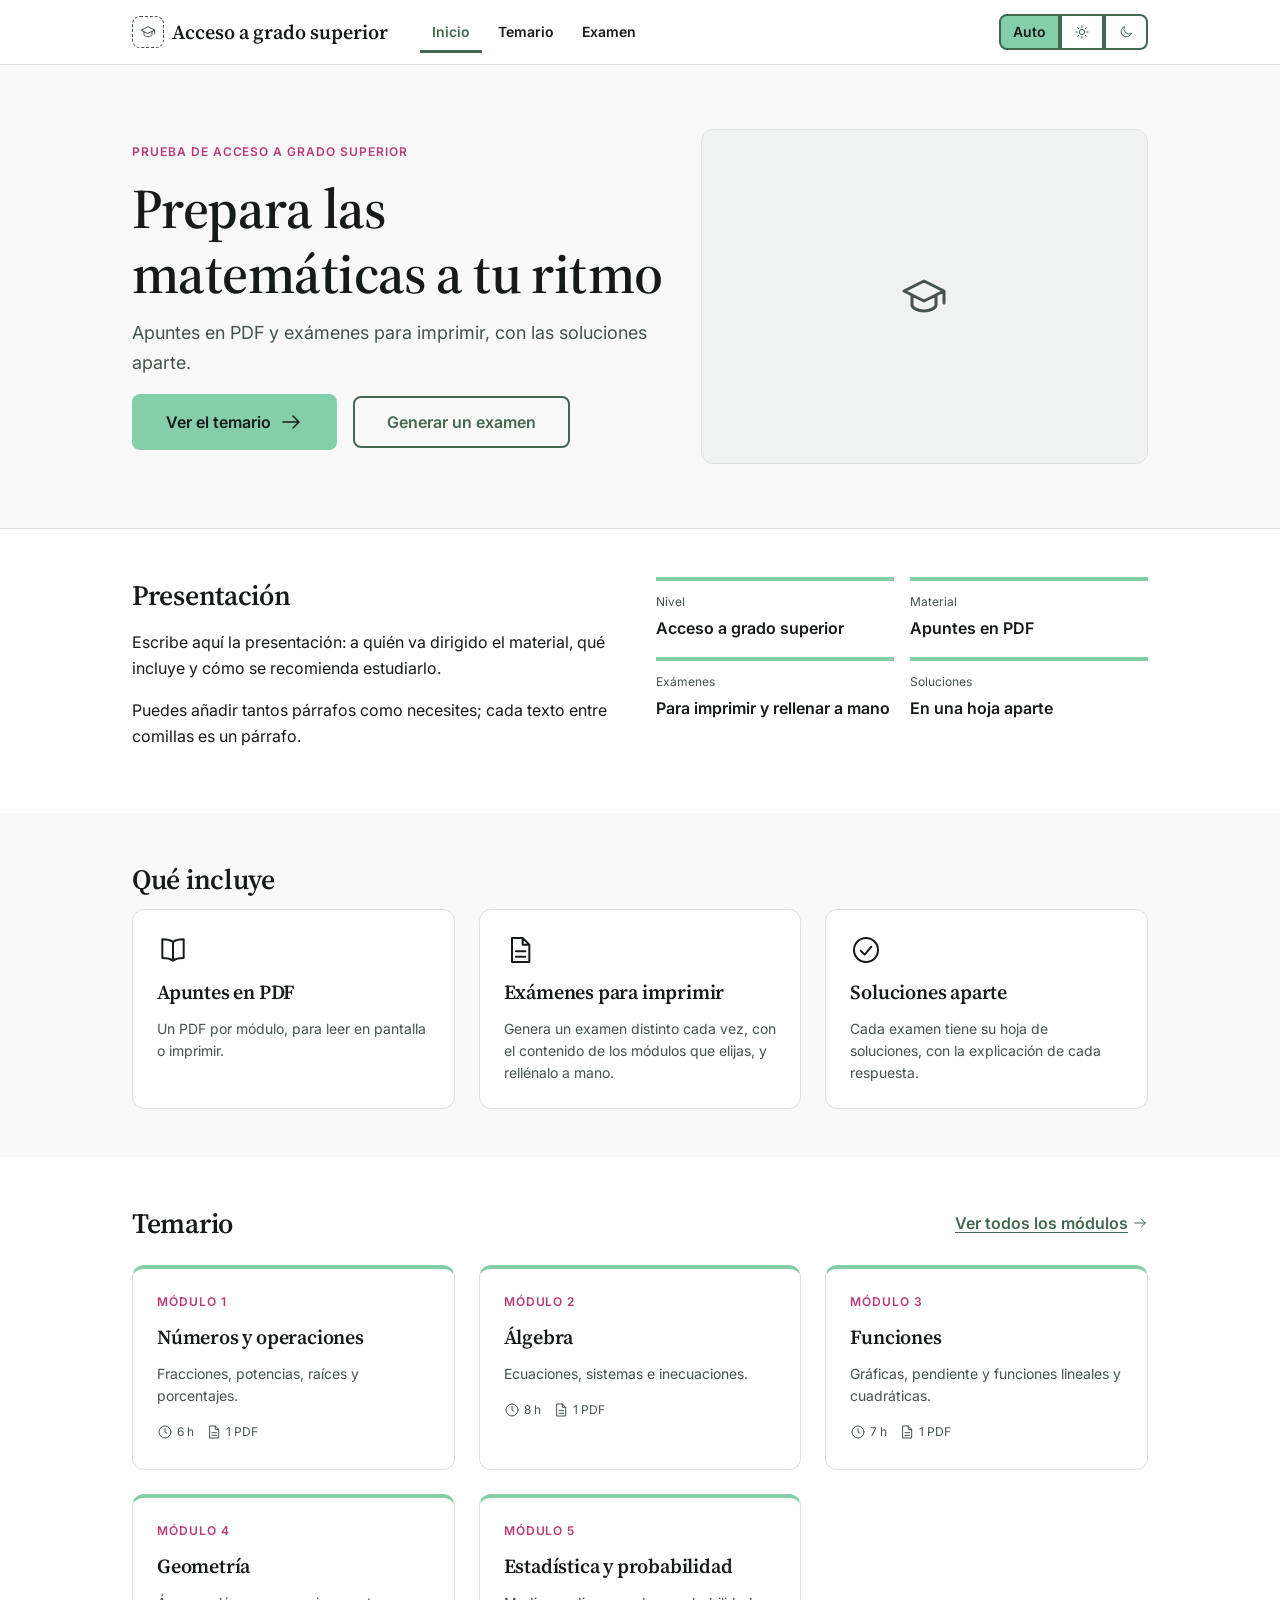
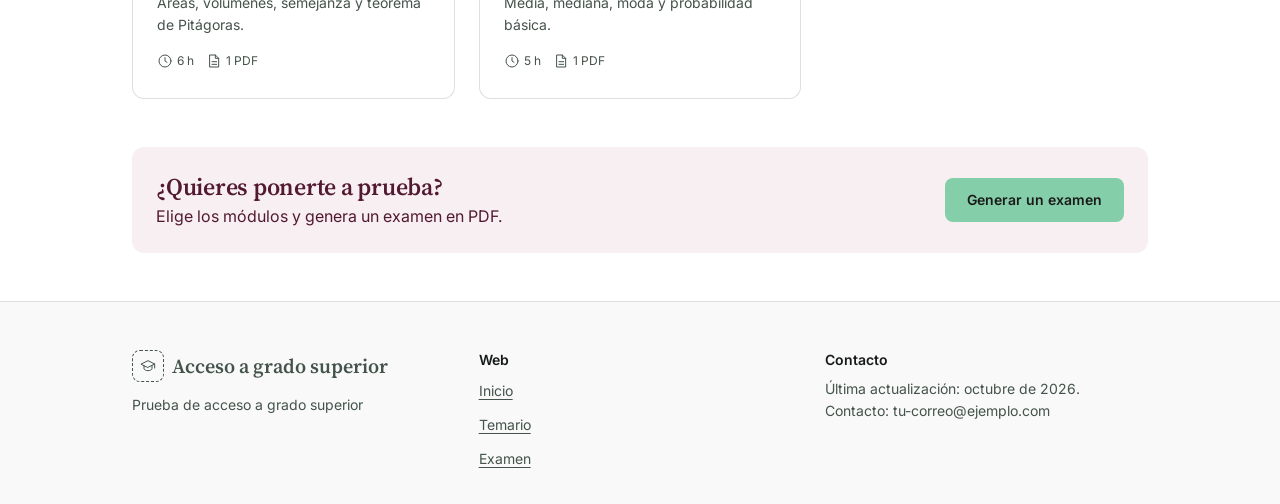
==== index.html @ e7c18c33 "Web en tres páginas (Inicio, Temario, Examen) con generador de exámenes imprimibles Co-Authored-By: " ====
<!DOCTYPE html>
<html lang="es">
<head>
<meta charset="utf-8">
<meta name="viewport" content="width=device-width, initial-scale=1, viewport-fit=cover">
<link rel="preconnect" href="https://fonts.googleapis.com">
<link href="https://fonts.googleapis.com/css2?family=Inter:wght@400;600&family=JetBrains+Mono:wght@400&family=Source+Serif+4:ital,wght@0,600;1,400&display=swap" rel="stylesheet">
<link rel="stylesheet" href="css/variables.css">
<link rel="stylesheet" href="css/componentes.css">
<link rel="stylesheet" href="styles.css">
<title>Acceso a grado superior</title>
<meta name="description" content="Apuntes en PDF y exámenes para imprimir de matemáticas para el acceso a grado superior.">
</head>
<body data-pagina="inicio">
<a class="ds-skip" href="#main">Saltar al contenido</a>
<div id="cabecera"></div>

<main id="main">
  <section class="ds-hero">
    <div class="ds-container">
      <div class="ds-hero__grid">
        <div>
          <p class="ds-label" id="etiqueta"></p>
          <h1 class="ds-display" id="titulo"></h1>
          <p class="ds-lead" id="subtitulo"></p>
          <div class="ds-row">
            <a class="ds-btn ds-btn--lg" href="temario.html">Ver el temario <svg class="ds-icon" aria-hidden="true" focusable="false"><use href="#i-arrow-right"/></svg></a>
            <a class="ds-btn ds-btn--secondary ds-btn--lg" href="examen.html">Generar un examen</a>
          </div>
        </div>
        <div class="ds-hero__media" aria-hidden="true"><svg class="ds-icon ds-icon--xl" focusable="false"><use href="#i-graduation-cap"/></svg></div>
      </div>
    </div>
  </section>

  <section class="ds-section" aria-labelledby="h-presentacion">
    <div class="ds-container">
      <div class="ds-two">
        <div>
          <h2 id="h-presentacion">Presentación</h2>
          <div class="presentacion" id="descripcion"></div>
        </div>
        <dl class="ficha" id="ficha"></dl>
      </div>
    </div>
  </section>

  <section class="ds-section ds-section--alt" aria-labelledby="h-incluye">
    <div class="ds-container">
      <h2 id="h-incluye">Qué incluye</h2>
      <div class="ds-grid">
        <div class="ds-card"><svg class="ds-icon ds-icon--lg" aria-hidden="true" focusable="false"><use href="#i-book-open"/></svg><h3>Apuntes en PDF</h3><p>Un PDF por módulo, para leer en pantalla o imprimir.</p></div>
        <div class="ds-card"><svg class="ds-icon ds-icon--lg" aria-hidden="true" focusable="false"><use href="#i-file-text"/></svg><h3>Exámenes para imprimir</h3><p>Genera un examen distinto cada vez, con el contenido de los módulos que elijas, y rellénalo a mano.</p></div>
        <div class="ds-card"><svg class="ds-icon ds-icon--lg" aria-hidden="true" focusable="false"><use href="#i-check-circle"/></svg><h3>Soluciones aparte</h3><p>Cada examen tiene su hoja de soluciones, con la explicación de cada respuesta.</p></div>
      </div>
    </div>
  </section>

  <section class="ds-section" aria-labelledby="h-temario">
    <div class="ds-container">
      <div class="ds-row ds-row--between" style="margin-bottom:var(--space-6)">
        <h2 id="h-temario" style="margin:0">Temario</h2>
        <a class="ds-link-arrow" href="temario.html">Ver todos los módulos <svg class="ds-icon ds-icon--sm" aria-hidden="true" focusable="false"><use href="#i-arrow-right"/></svg></a>
      </div>
      <div class="ds-grid" id="modulos"></div>
    </div>
  </section>

  <section class="ds-section" style="padding-top:0">
    <div class="ds-container">
      <div class="ds-banner">
        <div><h2 style="margin:0;font-size:24px;line-height:32px">¿Quieres ponerte a prueba?</h2><p style="margin:0">Elige los módulos y genera un examen en PDF.</p></div>
        <a class="ds-btn" href="examen.html">Generar un examen</a>
      </div>
    </div>
  </section>
</main>

<div id="pie"></div>

<script src="datos/curso.js"></script>
<script src="datos/temario.js"></script>
<script src="js/iconos.js"></script>
<script src="js/app.js"></script>
<script src="js/inicio.js"></script>
</body>
</html>
---- css/variables.css ----
/* Design System · Curso de Matemáticas · v1.1 · aprobado · 2026-10-07 */
/* Generado a partir de colores.json. No edites a mano: cambia la paleta y vuelve a generar. */
:root {
  /* Primitivos de color (el tono 500 es el color de partida) */
  --color-primary-50: #f5fbf8;
  --color-primary-100: #e9f6f0;
  --color-primary-200: #d3eee0;
  --color-primary-300: #bae4cf;
  --color-primary-400: #9fdabc;
  --color-primary-500: #84cfa9;
  --color-primary-600: #6fae8e;
  --color-primary-700: #5a8d73;
  --color-primary-800: #426854;
  --color-primary-900: #2a4236;
  --color-secondary-50: #f8eff2;
  --color-secondary-100: #eedae2;
  --color-secondary-200: #deb6c5;
  --color-secondary-300: #cb8da5;
  --color-secondary-400: #b76182;
  --color-secondary-500: #a3345f;
  --color-secondary-600: #892c50;
  --color-secondary-700: #6f2341;
  --color-secondary-800: #521a30;
  --color-secondary-900: #34111e;
  --color-accent1-50: #fcf0f6;
  --color-accent1-100: #f9deea;
  --color-accent1-200: #f2bdd6;
  --color-accent1-300: #eb99bf;
  --color-accent1-400: #e370a6;
  --color-accent1-500: #db488d;
  --color-accent1-600: #b83c76;
  --color-accent1-700: #953160;
  --color-accent1-800: #6e2446;
  --color-accent1-900: #46172d;
  --color-accent2-50: #fdf7fd;
  --color-accent2-100: #fbeefb;
  --color-accent2-200: #f7ddf6;
  --color-accent2-300: #f2caf2;
  --color-accent2-400: #edb5ec;
  --color-accent2-500: #e8a0e7;
  --color-accent2-600: #c386c2;
  --color-accent2-700: #9e6d9d;
  --color-accent2-800: #745074;
  --color-accent2-900: #4a334a;
  --color-accent3-50: #fffef6;
  --color-accent3-100: #fffceb;
  --color-accent3-200: #fff9d7;
  --color-accent3-300: #fff6c1;
  --color-accent3-400: #fff3a9;
  --color-accent3-500: #ffef91;
  --color-accent3-600: #d6c97a;
  --color-accent3-700: #ada363;
  --color-accent3-800: #807848;
  --color-accent3-900: #524c2e;
  --color-danger-50: #f9eded;
  --color-danger-100: #f2d7d5;
  --color-danger-200: #e4b0ac;
  --color-danger-300: #d5847e;
  --color-danger-400: #c4534b;
  --color-danger-500: #b42318;
  --color-danger-600: #971d14;
  --color-danger-700: #7a1810;
  --color-danger-800: #5a120c;
  --color-danger-900: #3a0b08;
  --color-neutral-50: #f8f9f8;
  --color-neutral-100: #f1f3f2;
  --color-neutral-200: #dde0de;
  --color-neutral-300: #bec4c1;
  --color-neutral-400: #94a09a;
  --color-neutral-500: #53655c;
  --color-neutral-600: #44534b;
  --color-neutral-700: #35413b;
  --color-neutral-800: #252d29;
  --color-neutral-900: #161a18;

  /* Semánticos · modo claro (por defecto) */
  --color-bg-page: #ffffff;
  --color-bg-surface: #f8f9f8;
  --color-bg-subtle: #f1f3f2;
  --color-bg-inverse: #161a18;
  --color-text-primary: #161a18;
  --color-text-secondary: #44534b;
  --color-text-disabled: #94a09a;
  --color-text-inverse: #ffffff;
  --color-text-brand: #426854;
  --color-text-link: #426854;
  --color-text-link-hover: #2a4236;
  --color-text-accent: #b83c76;
  --color-border-default: #dde0de;
  --color-border-strong: #53655c;
  --color-border-focus: #b83c76;
  --color-action-primary-bg: #84cfa9;
  --color-action-primary-bg-hover: #6fae8e;
  --color-action-primary-bg-active: #5a8d73;
  --color-action-primary-text: #1a1a1a;
  --color-action-secondary-border: #426854;
  --color-action-secondary-text: #426854;
  --color-action-disabled-bg: #f1f3f2;
  --color-action-disabled-text: #94a09a;
  --color-action-danger-bg: #b42318;
  --color-action-danger-bg-hover: #971d14;
  --color-action-danger-text: #ffffff;
  --color-success-bg: #f5fbf8;
  --color-success-bg-strong: #e9f6f0;
  --color-success-border: #5a8d73;
  --color-success-text: #426854;
  --color-warning-bg: #fffceb;
  --color-warning-bg-strong: #fff9d7;
  --color-warning-border: #807848;
  --color-warning-text: #524c2e;
  --color-error-bg: #f9eded;
  --color-error-bg-strong: #f2d7d5;
  --color-error-border: #b42318;
  --color-error-text: #5a120c;
  --color-info-bg: #fbeefb;
  --color-info-bg-strong: #f7ddf6;
  --color-info-border: #9e6d9d;
  --color-info-text: #745074;
  --color-tip-bg: #fcf0f6;
  --color-tip-bg-strong: #f9deea;
  --color-tip-border: #db488d;
  --color-tip-text: #6e2446;
  --color-important-bg: #f8eff2;
  --color-important-bg-strong: #eedae2;
  --color-important-border: #a3345f;
  --color-important-text: #521a30;

  /* Datos (gráficas). -ink = color de texto legible encima */
  --data-cat-1: #5a8d73;
  --data-cat-1-ink: #1a1a1a;
  --data-cat-2: #a3345f;
  --data-cat-2-ink: #ffffff;
  --data-cat-3: #db488d;
  --data-cat-3-ink: #1a1a1a;
  --data-cat-4: #807848;
  --data-cat-4-ink: #ffffff;
  --data-cat-5: #9e6d9d;
  --data-cat-5-ink: #1a1a1a;
  --data-cat-6: #53655c;
  --data-cat-6-ink: #ffffff;
  --data-seq-1: #e9f6f0;
  --data-seq-1-ink: #1a1a1a;
  --data-seq-2: #d3eee0;
  --data-seq-2-ink: #1a1a1a;
  --data-seq-3: #bae4cf;
  --data-seq-3-ink: #1a1a1a;
  --data-seq-4: #9fdabc;
  --data-seq-4-ink: #1a1a1a;
  --data-seq-5: #84cfa9;
  --data-seq-5-ink: #1a1a1a;
  --data-seq-6: #5a8d73;
  --data-seq-6-ink: #1a1a1a;
  --data-seq-7: #2a4236;
  --data-seq-7-ink: #ffffff;
  --data-div-1: #5a8d73;
  --data-div-1-ink: #1a1a1a;
  --data-div-2: #bae4cf;
  --data-div-2-ink: #1a1a1a;
  --data-div-3: #f1f3f2;
  --data-div-3-ink: #1a1a1a;
  --data-div-4: #cb8da5;
  --data-div-4-ink: #1a1a1a;
  --data-div-5: #6f2341;
  --data-div-5-ink: #ffffff;

  /* Tipografía */
  --font-family-heading: "Source Serif 4", Georgia, "Times New Roman", serif;
  --font-family-body: Inter, system-ui, -apple-system, "Segoe UI", Arial, sans-serif;
  --font-family-mono: "JetBrains Mono", ui-monospace, Consolas, monospace;
  --font-size-display: 56px;
  --font-size-h1: 40px;
  --font-size-h2: 28px;
  --font-size-h3: 20px;
  --font-size-h4: 18px;
  --font-size-h5: 16px;
  --font-size-h6: 14px;
  --font-size-body-l: 18px;
  --font-size-body: 16px;
  --font-size-body-s: 14px;
  --font-size-caption: 12px;
  --font-size-label: 12px;
  --line-height-display: 64px;
  --line-height-h1: 48px;
  --line-height-h2: 36px;
  --line-height-h3: 28px;
  --line-height-h4: 26px;
  --line-height-h5: 24px;
  --line-height-h6: 20px;
  --line-height-body-l: 30px;
  --line-height-body: 26px;
  --line-height-body-s: 22px;
  --line-height-caption: 18px;
  --line-height-label: 18px;
  --font-weight-regular: 400;
  --font-weight-semibold: 600;
  --tracking-normal: 0;
  --tracking-label: 0.08em;
  --tracking-tight: -0.01em;

  /* Espaciado, radios, bordes, sombras, movimiento */
  --space-1: 4px;
  --space-2: 8px;
  --space-3: 12px;
  --space-4: 16px;
  --space-5: 20px;
  --space-6: 24px;
  --space-8: 32px;
  --space-10: 40px;
  --space-12: 48px;
  --space-16: 64px;
  --space-20: 80px;
  --radius-none: 0;
  --radius-sm: 4px;
  --radius-md: 8px;
  --radius-lg: 12px;
  --radius-pill: 999px;
  --border-hairline: 1px;
  --border-strong: 2px;
  --border-accent: 4px;
  --shadow-none: none;
  --shadow-sm: 0 1px 3px rgba(26,26,26,.08);
  --shadow-md: 0 4px 12px rgba(26,26,26,.12);
  --opacity-disabled: 0.4;
  --opacity-hover-overlay: 0.08;
  --opacity-pressed-overlay: 0.16;
  --opacity-scrim: 0.6;
  --motion-duration-fast: 120ms;
  --motion-duration-base: 200ms;
  --motion-ease: cubic-bezier(.2,0,0,1);
  --grid-gutter: 24px;
  --container-max: 1080px;
  --overlay-scrim: rgba(22,26,24, 0.6);
  --overlay-image: linear-gradient(to top, rgba(22,26,24, 0.75), rgba(22,26,24, 0));
  color-scheme: light dark;
}

/* Modo oscuro automático (según el dispositivo) */
@media (prefers-color-scheme: dark) {
  :root:not([data-theme="light"]) {
    --color-bg-page: #101412;
    --color-bg-surface: #181d1b;
    --color-bg-subtle: #222a26;
    --color-bg-inverse: #eff1f0;
    --color-text-primary: #eff1f0;
    --color-text-secondary: #b9c1bd;
    --color-text-disabled: #677e73;
    --color-text-inverse: #101412;
    --color-text-brand: #84cfa9;
    --color-text-link: #84cfa9;
    --color-text-link-hover: #9fdabc;
    --color-text-accent: #e370a6;
    --color-border-default: #37433d;
    --color-border-strong: #60766b;
    --color-border-focus: #db488d;
    --color-action-primary-bg: #84cfa9;
    --color-action-primary-bg-hover: #6fae8e;
    --color-action-primary-bg-active: #5a8d73;
    --color-action-primary-text: #1a1a1a;
    --color-action-secondary-border: #84cfa9;
    --color-action-secondary-text: #84cfa9;
    --color-action-disabled-bg: #222a26;
    --color-action-disabled-text: #677e73;
    --color-action-danger-bg: #b42318;
    --color-action-danger-bg-hover: #971d14;
    --color-action-danger-text: #ffffff;
    --color-success-bg: #202e27;
    --color-success-bg-strong: #2c4136;
    --color-success-border: #84cfa9;
    --color-success-text: #e9f6f0;
    --color-warning-bg: #313324;
    --color-warning-bg-strong: #494930;
    --color-warning-border: #ffef91;
    --color-warning-text: #fffceb;
    --color-error-bg: #271613;
    --color-error-bg-strong: #371813;
    --color-error-border: #c4534b;
    --color-error-text: #f2d7d5;
    --color-info-bg: #2e2830;
    --color-info-bg-strong: #443645;
    --color-info-border: #e8a0e7;
    --color-info-text: #fbeefb;
    --color-tip-bg: #2c1b23;
    --color-tip-bg-strong: #412030;
    --color-tip-border: #db488d;
    --color-tip-text: #f9deea;
    --color-important-bg: #25181d;
    --color-important-bg-strong: #331c24;
    --color-important-border: #b76182;
    --color-important-text: #eedae2;
    --data-cat-1: #9fdabc;
    --data-cat-1-ink: #1a1a1a;
    --data-cat-2: #cb8da5;
    --data-cat-2-ink: #1a1a1a;
    --data-cat-3: #e370a6;
    --data-cat-3-ink: #1a1a1a;
    --data-cat-4: #ffef91;
    --data-cat-4-ink: #1a1a1a;
    --data-cat-5: #edb5ec;
    --data-cat-5-ink: #1a1a1a;
    --data-cat-6: #bec4c1;
    --data-cat-6-ink: #1a1a1a;
    --shadow-none: none;
    --shadow-sm: 0 1px 3px rgba(0,0,0,.4);
    --shadow-md: 0 4px 12px rgba(0,0,0,.5);
  }
}

/* Modo oscuro forzado con <html data-theme="dark"> */
:root[data-theme="dark"] {
  color-scheme: dark;
  --color-bg-page: #101412;
  --color-bg-surface: #181d1b;
  --color-bg-subtle: #222a26;
  --color-bg-inverse: #eff1f0;
  --color-text-primary: #eff1f0;
  --color-text-secondary: #b9c1bd;
  --color-text-disabled: #677e73;
  --color-text-inverse: #101412;
  --color-text-brand: #84cfa9;
  --color-text-link: #84cfa9;
  --color-text-link-hover: #9fdabc;
  --color-text-accent: #e370a6;
  --color-border-default: #37433d;
  --color-border-strong: #60766b;
  --color-border-focus: #db488d;
  --color-action-primary-bg: #84cfa9;
  --color-action-primary-bg-hover: #6fae8e;
  --color-action-primary-bg-active: #5a8d73;
  --color-action-primary-text: #1a1a1a;
  --color-action-secondary-border: #84cfa9;
  --color-action-secondary-text: #84cfa9;
  --color-action-disabled-bg: #222a26;
  --color-action-disabled-text: #677e73;
  --color-action-danger-bg: #b42318;
  --color-action-danger-bg-hover: #971d14;
  --color-action-danger-text: #ffffff;
  --color-success-bg: #202e27;
  --color-success-bg-strong: #2c4136;
  --color-success-border: #84cfa9;
  --color-success-text: #e9f6f0;
  --color-warning-bg: #313324;
  --color-warning-bg-strong: #494930;
  --color-warning-border: #ffef91;
  --color-warning-text: #fffceb;
  --color-error-bg: #271613;
  --color-error-bg-strong: #371813;
  --color-error-border: #c4534b;
  --color-error-text: #f2d7d5;
  --color-info-bg: #2e2830;
  --color-info-bg-strong: #443645;
  --color-info-border: #e8a0e7;
  --color-info-text: #fbeefb;
  --color-tip-bg: #2c1b23;
  --color-tip-bg-strong: #412030;
  --color-tip-border: #db488d;
  --color-tip-text: #f9deea;
  --color-important-bg: #25181d;
  --color-important-bg-strong: #331c24;
  --color-important-border: #b76182;
  --color-important-text: #eedae2;
  --data-cat-1: #9fdabc;
  --data-cat-1-ink: #1a1a1a;
  --data-cat-2: #cb8da5;
  --data-cat-2-ink: #1a1a1a;
  --data-cat-3: #e370a6;
  --data-cat-3-ink: #1a1a1a;
  --data-cat-4: #ffef91;
  --data-cat-4-ink: #1a1a1a;
  --data-cat-5: #edb5ec;
  --data-cat-5-ink: #1a1a1a;
  --data-cat-6: #bec4c1;
  --data-cat-6-ink: #1a1a1a;
  --shadow-none: none;
  --shadow-sm: 0 1px 3px rgba(0,0,0,.4);
  --shadow-md: 0 4px 12px rgba(0,0,0,.5);
}
:root[data-theme="light"] { color-scheme: light; }

/* Impresión: siempre claro, colores exactos, sin sombras */
@media print {
  :root, :root[data-theme="dark"] {
    --color-bg-page: #ffffff;
    --color-bg-surface: #f8f9f8;
    --color-bg-subtle: #f1f3f2;
    --color-bg-inverse: #161a18;
    --color-text-primary: #161a18;
    --color-text-secondary: #44534b;
    --color-text-disabled: #94a09a;
    --color-text-inverse: #ffffff;
    --color-text-brand: #426854;
    --color-text-link: #426854;
    --color-text-link-hover: #2a4236;
    --color-text-accent: #b83c76;
    --color-border-default: #dde0de;
    --color-border-strong: #53655c;
    --color-border-focus: #b83c76;
    --color-action-primary-bg: #84cfa9;
    --color-action-primary-bg-hover: #6fae8e;
    --color-action-primary-bg-active: #5a8d73;
    --color-action-primary-text: #1a1a1a;
    --color-action-secondary-border: #426854;
    --color-action-secondary-text: #426854;
    --color-action-disabled-bg: #f1f3f2;
    --color-action-disabled-text: #94a09a;
    --color-action-danger-bg: #b42318;
    --color-action-danger-bg-hover: #971d14;
    --color-action-danger-text: #ffffff;
    --color-success-bg: #f5fbf8;
    --color-success-bg-strong: #e9f6f0;
    --color-success-border: #5a8d73;
    --color-success-text: #426854;
    --color-warning-bg: #fffceb;
    --color-warning-bg-strong: #fff9d7;
    --color-warning-border: #807848;
    --color-warning-text: #524c2e;
    --color-error-bg: #f9eded;
    --color-error-bg-strong: #f2d7d5;
    --color-error-border: #b42318;
    --color-error-text: #5a120c;
    --color-info-bg: #fbeefb;
    --color-info-bg-strong: #f7ddf6;
    --color-info-border: #9e6d9d;
    --color-info-text: #745074;
    --color-tip-bg: #fcf0f6;
    --color-tip-bg-strong: #f9deea;
    --color-tip-border: #db488d;
    --color-tip-text: #6e2446;
    --color-important-bg: #f8eff2;
    --color-important-bg-strong: #eedae2;
    --color-important-border: #a3345f;
    --color-important-text: #521a30;
    --data-cat-1: #5a8d73;
    --data-cat-1-ink: #1a1a1a;
    --data-cat-2: #a3345f;
    --data-cat-2-ink: #ffffff;
    --data-cat-3: #db488d;
    --data-cat-3-ink: #1a1a1a;
    --data-cat-4: #807848;
    --data-cat-4-ink: #ffffff;
    --data-cat-5: #9e6d9d;
    --data-cat-5-ink: #1a1a1a;
    --data-cat-6: #53655c;
    --data-cat-6-ink: #ffffff;
    --shadow-sm: none;
    --shadow-md: none;
  }
  * { -webkit-print-color-adjust: exact; print-color-adjust: exact; }
}

@media (prefers-reduced-motion: reduce) {
  :root { --motion-duration-fast: 0ms; --motion-duration-base: 0ms; }
}
---- css/componentes.css ----
/* Design System · componentes web y de documento.
   Usa SOLO variables de variables.css (carga ese archivo antes). No tiene colores propios:
   si cambias la paleta en colores.json y regeneras, este archivo no cambia. */

/* ===== Base ===== */
*,*::before,*::after{box-sizing:border-box}
html{scroll-padding-top:calc(72px + env(safe-area-inset-top,0px));-webkit-text-size-adjust:100%}
body{margin:0;background:var(--color-bg-page);color:var(--color-text-primary);font:var(--font-weight-regular) var(--font-size-body)/var(--line-height-body) var(--font-family-body)}
h1,h2,h3{font-family:var(--font-family-heading);font-weight:var(--font-weight-semibold);margin:0 0 var(--space-3);letter-spacing:var(--tracking-tight)}
h4,h5,h6{font-family:var(--font-family-body);font-weight:var(--font-weight-semibold);margin:0 0 var(--space-2)}
h1,.ds-h1{font-size:clamp(30px,5vw,var(--font-size-h1));line-height:1.2}
h2,.ds-h2{font-size:var(--font-size-h2);line-height:var(--line-height-h2)}
h3,.ds-h3{font-size:var(--font-size-h3);line-height:var(--line-height-h3)}
h4{font-size:var(--font-size-h4);line-height:var(--line-height-h4)}h5{font-size:var(--font-size-h5);line-height:var(--line-height-h5)}h6{font-size:var(--font-size-h6);line-height:var(--line-height-h6)}
.ds-display{font:var(--font-weight-semibold) clamp(36px,7vw,var(--font-size-display))/1.15 var(--font-family-heading)}
p{margin:0 0 var(--space-4);max-width:70ch}
.ds-lead{font-size:var(--font-size-body-l);line-height:var(--line-height-body-l);color:var(--color-text-secondary)}
.ds-small{font-size:var(--font-size-body-s);line-height:var(--line-height-body-s)}
.ds-caption{font-size:var(--font-size-caption);line-height:var(--line-height-caption);color:var(--color-text-secondary)}
.ds-label{font:var(--font-weight-semibold) var(--font-size-label)/var(--line-height-label) var(--font-family-body);letter-spacing:var(--tracking-label);text-transform:uppercase;color:var(--color-text-accent)}
.ds-muted{color:var(--color-text-secondary)}
code,kbd,.ds-mono{font-family:var(--font-family-mono);font-size:.875em}
code{background:var(--color-bg-subtle);padding:1px 6px;border-radius:var(--radius-sm)}
pre{background:var(--color-bg-surface);border:var(--border-hairline) solid var(--color-border-default);border-radius:var(--radius-md);padding:var(--space-4);overflow-x:auto;font:var(--font-size-body-s)/1.5 var(--font-family-mono)}
pre code{background:none;padding:0}
a{color:var(--color-text-link);text-underline-offset:3px}a:hover{color:var(--color-text-link-hover)}
hr,.ds-divider{border:0;border-top:var(--border-hairline) solid var(--color-border-default);margin:var(--space-6) 0}
:focus-visible{outline:var(--border-strong) solid var(--color-border-focus);outline-offset:2px}
.ds-container{width:100%;max-width:var(--container-max);margin-inline:auto;padding-inline:var(--space-4)}
@media(min-width:768px){.ds-container{padding-inline:var(--space-6)}}@media(min-width:1024px){.ds-container{padding-inline:var(--space-8)}}
.ds-section{padding-block:var(--space-12)}.ds-section--alt{background:var(--color-bg-surface)}
.ds-grid{display:grid;gap:var(--grid-gutter);grid-template-columns:repeat(auto-fit,minmax(260px,1fr))}
.ds-grid--2{grid-template-columns:repeat(auto-fit,minmax(320px,1fr))}.ds-grid--4{grid-template-columns:repeat(auto-fit,minmax(200px,1fr))}
.ds-stack>*+*{margin-top:var(--space-4)}.ds-row{display:flex;gap:var(--space-4);align-items:center;flex-wrap:wrap}.ds-row--between{justify-content:space-between}
.ds-sr-only{position:absolute;width:1px;height:1px;overflow:hidden;clip:rect(0 0 0 0);white-space:nowrap}
.ds-skip{position:absolute;left:var(--space-4);top:-100px;background:var(--color-action-primary-bg);color:var(--color-action-primary-text);padding:var(--space-2) var(--space-4);border-radius:var(--radius-md);z-index:100}.ds-skip:focus{top:var(--space-2)}
.ds-icon{width:24px;height:24px;fill:none;stroke:currentColor;stroke-width:1.5;stroke-linecap:round;stroke-linejoin:round;flex:none}
.ds-icon--sm{width:16px;height:16px}.ds-icon--lg{width:32px;height:32px}.ds-icon--xl{width:48px;height:48px}

/* ===== Botones ===== */
.ds-btn{display:inline-flex;align-items:center;justify-content:center;gap:var(--space-2);min-height:44px;padding:10px var(--space-5);border:var(--border-strong) solid transparent;border-radius:var(--radius-md);background:var(--color-action-primary-bg);color:var(--color-action-primary-text);font:var(--font-weight-semibold) var(--font-size-body-s)/20px var(--font-family-body);text-decoration:none;cursor:pointer;transition:background var(--motion-duration-fast) var(--motion-ease)}
.ds-btn:hover{background:var(--color-action-primary-bg-hover);color:var(--color-action-primary-text)}.ds-btn:active{background:var(--color-action-primary-bg-active);transform:translateY(1px)}
.ds-btn--secondary{background:transparent;border-color:var(--color-action-secondary-border);color:var(--color-action-secondary-text)}
.ds-btn--secondary:hover{background:var(--color-bg-subtle);color:var(--color-action-secondary-text)}.ds-btn--secondary:active{background:var(--color-bg-subtle)}
.ds-btn--ghost{background:transparent;color:var(--color-action-secondary-text)}.ds-btn--ghost:hover{background:var(--color-bg-subtle);color:var(--color-action-secondary-text)}
.ds-btn--danger{background:var(--color-action-danger-bg);color:var(--color-action-danger-text)}.ds-btn--danger:hover{background:var(--color-action-danger-bg-hover);color:var(--color-action-danger-text)}
.ds-btn--sm{min-height:36px;padding:6px var(--space-3)}.ds-btn--lg{min-height:52px;padding:14px var(--space-8);font-size:var(--font-size-body)}
.ds-btn--icon{width:44px;padding:0}.ds-btn--icon.ds-btn--sm{width:36px}.ds-btn--block{display:flex;width:100%}
.ds-btn[disabled],.ds-btn[aria-disabled="true"]{background:var(--color-action-disabled-bg);color:var(--color-action-disabled-text);border-color:transparent;cursor:not-allowed}
.ds-btn[aria-busy="true"]{position:relative;color:transparent;pointer-events:none}.ds-btn[aria-busy="true"]::after{content:"";position:absolute;width:18px;height:18px;border:2px solid var(--color-action-primary-text);border-top-color:transparent;border-radius:50%;animation:ds-spin .8s linear infinite}
@keyframes ds-spin{to{transform:rotate(360deg)}}
.ds-btn-group{display:inline-flex}.ds-btn-group .ds-btn{border-radius:0}.ds-btn-group .ds-btn:first-child{border-radius:var(--radius-md) 0 0 var(--radius-md)}.ds-btn-group .ds-btn:last-child{border-radius:0 var(--radius-md) var(--radius-md) 0}
.ds-link-arrow{display:inline-flex;gap:var(--space-1);align-items:center;font-weight:var(--font-weight-semibold)}

/* ===== Navegación ===== */
.ds-navbar{position:sticky;top:0;z-index:50;background:var(--color-bg-page);border-bottom:var(--border-hairline) solid var(--color-border-default);padding-top:env(safe-area-inset-top,0px)}
.ds-navbar__in{display:flex;align-items:center;gap:var(--space-4);min-height:64px}
.ds-logo{display:inline-flex;align-items:center;gap:var(--space-2);color:var(--color-text-primary);font:var(--font-weight-semibold) 20px/1 var(--font-family-heading);text-decoration:none}
.ds-logo__ph{display:inline-grid;place-items:center;width:32px;height:32px;border:1px dashed var(--color-text-secondary);border-radius:var(--radius-md);color:var(--color-text-secondary)}
.ds-nav{display:none;gap:var(--space-1);margin-left:var(--space-4);list-style:none;padding:0;margin-block:0}
.ds-nav a{display:block;padding:var(--space-2) var(--space-3);border-radius:var(--radius-md);color:var(--color-text-primary);text-decoration:none;font-size:var(--font-size-body-s);font-weight:var(--font-weight-semibold)}
.ds-nav a:hover{background:var(--color-bg-subtle)}.ds-nav a[aria-current="page"]{color:var(--color-text-brand);box-shadow:inset 0 -3px 0 var(--color-text-brand);border-radius:0}
.ds-navbar__actions{margin-left:auto;display:flex;gap:var(--space-2);align-items:center}
.ds-menu-toggle{display:inline-flex}
.ds-mobile-menu{display:none;border-top:var(--border-hairline) solid var(--color-border-default);padding:var(--space-4) 0}.ds-mobile-menu[data-open="true"]{display:block}
.ds-mobile-menu a{display:flex;align-items:center;gap:var(--space-3);padding:var(--space-3) var(--space-2);color:var(--color-text-primary);text-decoration:none;font-weight:var(--font-weight-semibold);border-radius:var(--radius-md)}.ds-mobile-menu a:hover{background:var(--color-bg-subtle)}
@media(min-width:900px){.ds-nav{display:flex}.ds-menu-toggle,.ds-mobile-menu{display:none!important}}
.ds-breadcrumb{display:flex;flex-wrap:wrap;gap:var(--space-2);align-items:center;list-style:none;padding:0;margin:0 0 var(--space-4);font-size:var(--font-size-body-s);color:var(--color-text-secondary)}
.ds-breadcrumb li+li::before{content:"/";margin-right:var(--space-2)}.ds-breadcrumb a{color:var(--color-text-secondary)}.ds-breadcrumb [aria-current]{color:var(--color-text-primary);font-weight:var(--font-weight-semibold)}
.ds-tabs{display:flex;gap:var(--space-1);border-bottom:var(--border-hairline) solid var(--color-border-default);overflow-x:auto}
.ds-tab{padding:var(--space-3) var(--space-4);background:none;border:0;border-bottom:3px solid transparent;color:var(--color-text-secondary);font:var(--font-weight-semibold) var(--font-size-body-s)/20px var(--font-family-body);cursor:pointer;white-space:nowrap}
.ds-tab:hover{color:var(--color-text-primary)}.ds-tab[aria-selected="true"]{color:var(--color-text-brand);border-bottom-color:var(--color-text-brand)}
.ds-pagination{display:flex;gap:var(--space-1);list-style:none;padding:0;margin:0;flex-wrap:wrap}
.ds-pagination a{display:grid;place-items:center;min-width:40px;height:40px;padding:0 var(--space-2);border-radius:var(--radius-md);color:var(--color-text-primary);text-decoration:none;border:var(--border-hairline) solid var(--color-border-default)}
.ds-pagination a:hover{background:var(--color-bg-subtle)}.ds-pagination a[aria-current="page"]{background:var(--color-action-primary-bg);color:var(--color-action-primary-text);border-color:transparent}
.ds-sidebar{border:var(--border-hairline) solid var(--color-border-default);border-radius:var(--radius-lg);padding:var(--space-2);background:var(--color-bg-page)}
.ds-sidebar__title{padding:var(--space-3) var(--space-3) var(--space-1);font-size:var(--font-size-caption);color:var(--color-text-secondary);font-weight:var(--font-weight-semibold)}
.ds-sidebar a{display:flex;align-items:center;gap:var(--space-2);padding:var(--space-2) var(--space-3);border-radius:var(--radius-md);color:var(--color-text-primary);text-decoration:none;font-size:var(--font-size-body-s)}
.ds-sidebar a:hover{background:var(--color-bg-subtle)}.ds-sidebar a[aria-current="page"]{background:var(--color-important-bg);color:var(--color-important-text);font-weight:var(--font-weight-semibold)}
.ds-sidebar .ds-icon{width:18px;height:18px;color:var(--color-text-secondary)}
.ds-dropdown{position:relative;display:inline-block}.ds-dropdown__menu{position:absolute;right:0;top:calc(100% + 4px);min-width:200px;background:var(--color-bg-page);border:var(--border-hairline) solid var(--color-border-default);border-radius:var(--radius-md);box-shadow:var(--shadow-md);padding:var(--space-1);z-index:60}
.ds-dropdown__menu a,.ds-dropdown__menu button{display:flex;gap:var(--space-2);align-items:center;width:100%;padding:var(--space-2) var(--space-3);border:0;background:none;border-radius:var(--radius-sm);color:var(--color-text-primary);font:inherit;font-size:var(--font-size-body-s);text-align:left;text-decoration:none;cursor:pointer}
.ds-dropdown__menu a:hover,.ds-dropdown__menu button:hover{background:var(--color-bg-subtle)}
.ds-stepper{display:flex;list-style:none;padding:0;margin:0;gap:var(--space-2);counter-reset:s}.ds-stepper li{flex:1;counter-increment:s;font-size:var(--font-size-body-s);color:var(--color-text-secondary);border-top:4px solid var(--color-border-default);padding-top:var(--space-2)}
.ds-stepper li::before{content:counter(s) ". "}.ds-stepper .is-done{border-color:var(--color-success-border);color:var(--color-text-primary)}.ds-stepper .is-current{border-color:var(--color-text-brand);color:var(--color-text-brand);font-weight:var(--font-weight-semibold)}
.ds-footer{background:var(--color-bg-surface);border-top:var(--border-hairline) solid var(--color-border-default);padding-block:var(--space-12) var(--space-6);font-size:var(--font-size-body-s)}
.ds-footer ul{list-style:none;padding:0;margin:0}.ds-footer li{margin-bottom:var(--space-2)}.ds-footer a{color:var(--color-text-secondary)}.ds-footer a:hover{color:var(--color-text-link-hover)}
.ds-pager{display:flex;justify-content:space-between;gap:var(--space-4);flex-wrap:wrap}

/* ===== Hero y secciones ===== */
.ds-hero{padding-block:var(--space-16);background:var(--color-bg-surface);border-bottom:var(--border-hairline) solid var(--color-border-default)}
.ds-hero__grid{display:grid;gap:var(--space-8);align-items:center}@media(min-width:900px){.ds-hero__grid{grid-template-columns:1.2fr 1fr}}
.ds-hero__media{aspect-ratio:4/3;border-radius:var(--radius-lg);border:var(--border-hairline) solid var(--color-border-default);background:var(--color-bg-subtle);display:grid;place-items:center;color:var(--color-text-secondary)}
.ds-banner{display:flex;gap:var(--space-4);align-items:center;justify-content:space-between;flex-wrap:wrap;background:var(--color-important-bg);color:var(--color-important-text);border-radius:var(--radius-lg);padding:var(--space-6)}
.ds-cookie{position:fixed;left:var(--space-4);right:var(--space-4);bottom:calc(var(--space-4) + env(safe-area-inset-bottom,0px));max-width:560px;background:var(--color-bg-page);border:var(--border-hairline) solid var(--color-border-strong);border-radius:var(--radius-lg);box-shadow:var(--shadow-md);padding:var(--space-4);z-index:70}

/* ===== Cards ===== */
.ds-card{display:flex;flex-direction:column;gap:var(--space-3);background:var(--color-bg-page);border:var(--border-hairline) solid var(--color-border-default);border-radius:var(--radius-lg);padding:var(--space-6);box-shadow:var(--shadow-none)}
.ds-card>*{margin-block:0}.ds-card p{font-size:var(--font-size-body-s);line-height:var(--line-height-body-s);color:var(--color-text-secondary)}
.ds-card--hl{border-top:var(--border-accent) solid var(--color-action-primary-bg)}.ds-card--filled{background:var(--color-bg-surface)}
.ds-card--link{text-decoration:none;color:inherit;transition:border-color var(--motion-duration-fast)}.ds-card--link:hover{border-color:var(--color-text-brand);box-shadow:var(--shadow-sm)}
.ds-card--horizontal{flex-direction:row;align-items:center}.ds-card--disabled{opacity:var(--opacity-disabled);pointer-events:none}
.ds-card--s{padding:var(--space-4)}.ds-card--l{padding:var(--space-8)}
.ds-card__media{margin:calc(var(--space-6) * -1) calc(var(--space-6) * -1) 0;aspect-ratio:16/9;background:var(--color-bg-subtle);border-radius:var(--radius-lg) var(--radius-lg) 0 0;display:grid;place-items:center;color:var(--color-text-secondary);overflow:hidden}
.ds-card__media img{width:100%;height:100%;object-fit:cover}
.ds-card__meta{display:flex;flex-wrap:wrap;gap:var(--space-3);font-size:var(--font-size-caption);color:var(--color-text-secondary)}.ds-card__meta span{display:inline-flex;gap:var(--space-1);align-items:center}
.ds-card__meta .ds-icon{width:16px;height:16px}.ds-card__foot{margin-top:auto;display:flex;gap:var(--space-2);align-items:center;flex-wrap:wrap}
.ds-kpi{font:var(--font-weight-semibold) 40px/44px var(--font-family-heading);color:var(--color-text-brand)}.ds-kpi__delta{font-size:var(--font-size-body-s);font-weight:var(--font-weight-semibold)}.ds-kpi__delta--up{color:var(--color-success-text)}.ds-kpi__delta--down{color:var(--color-error-text)}
.ds-avatar{display:inline-grid;place-items:center;width:48px;height:48px;border-radius:50%;background:var(--color-important-bg-strong);color:var(--color-important-text);font-weight:var(--font-weight-semibold);flex:none}.ds-avatar--lg{width:72px;height:72px;font-size:24px}
.ds-quote{border-left:var(--border-accent) solid var(--color-text-brand);padding-left:var(--space-4);font:italic 400 var(--font-size-body-l)/var(--line-height-body-l) var(--font-family-heading);margin:0}
.ds-pdf{display:flex;gap:var(--space-4);align-items:center}.ds-pdf__ico{flex:none;width:44px;height:56px;border-radius:var(--radius-sm);background:var(--color-important-bg);border:var(--border-hairline) solid var(--color-important-border);color:var(--color-important-text);display:grid;place-items:center;font:var(--font-weight-semibold) 11px var(--font-family-body)}
.ds-step-n{display:grid;place-items:center;width:36px;height:36px;border-radius:50%;background:var(--color-action-primary-bg);color:var(--color-action-primary-text);font-weight:var(--font-weight-semibold)}
.ds-price{font:var(--font-weight-semibold) 36px/40px var(--font-family-heading)}.ds-price small{font:var(--font-size-body-s) var(--font-family-body);color:var(--color-text-secondary)}
.ds-feature{list-style:none;padding:0;margin:0;display:grid;gap:var(--space-2);font-size:var(--font-size-body-s)}.ds-feature li{display:flex;gap:var(--space-2)}.ds-feature .ds-icon{width:18px;height:18px;color:var(--color-success-text)}

/* ===== Formularios ===== */
.ds-field{display:grid;gap:var(--space-1);margin-bottom:var(--space-4)}.ds-field label,.ds-legend{font-weight:var(--font-weight-semibold);font-size:var(--font-size-body-s)}
.ds-input,.ds-select,.ds-textarea{width:100%;min-height:44px;padding:10px var(--space-3);background:var(--color-bg-page);color:var(--color-text-primary);border:var(--border-hairline) solid var(--color-border-strong);border-radius:var(--radius-md);font:inherit;font-size:var(--font-size-body)}
.ds-textarea{min-height:120px;resize:vertical}.ds-input::placeholder{color:var(--color-text-secondary)}
.ds-input:focus,.ds-select:focus,.ds-textarea:focus{outline:var(--border-strong) solid var(--color-border-focus);outline-offset:0;border-color:var(--color-border-focus)}
.ds-input[aria-invalid="true"]{border-color:var(--color-error-border);border-width:var(--border-strong)}.ds-input:disabled{background:var(--color-action-disabled-bg);color:var(--color-action-disabled-text);cursor:not-allowed}
.ds-hint{font-size:var(--font-size-caption);color:var(--color-text-secondary)}.ds-error{font-size:var(--font-size-caption);color:var(--color-error-text);display:flex;gap:var(--space-1);align-items:center;font-weight:var(--font-weight-semibold)}
.ds-check{display:flex;gap:var(--space-2);align-items:flex-start;font-size:var(--font-size-body-s)}.ds-check input{width:20px;height:20px;margin:2px 0 0;accent-color:var(--color-action-primary-bg)}
.ds-switch{display:inline-flex;align-items:center;gap:var(--space-3);font-size:var(--font-size-body-s);cursor:pointer}.ds-switch input{appearance:none;width:44px;height:26px;border-radius:999px;background:var(--color-border-strong);position:relative;cursor:pointer;margin:0;transition:background var(--motion-duration-fast)}
.ds-switch input::after{content:"";position:absolute;top:3px;left:3px;width:20px;height:20px;border-radius:50%;background:#fff;transition:transform var(--motion-duration-fast)}.ds-switch input:checked{background:var(--color-action-primary-bg)}.ds-switch input:checked::after{transform:translateX(18px)}
.ds-search{position:relative}.ds-search .ds-icon{position:absolute;left:var(--space-3);top:50%;transform:translateY(-50%);color:var(--color-text-secondary)}.ds-search .ds-input{padding-left:44px}
.ds-drop{border:2px dashed var(--color-border-strong);border-radius:var(--radius-lg);padding:var(--space-8);text-align:center;color:var(--color-text-secondary);background:var(--color-bg-surface)}
.ds-rating{display:inline-flex;gap:2px;color:var(--color-text-brand)}.ds-rating .ds-icon{width:20px;height:20px}.ds-rating .is-on{fill:currentColor}

/* ===== Feedback ===== */
.ds-callout{display:flex;gap:var(--space-3);border-left:var(--border-accent) solid;border-radius:var(--radius-md);padding:var(--space-4);margin:var(--space-3) 0}.ds-callout__t{display:block;font-weight:var(--font-weight-semibold);margin-bottom:var(--space-1)}.ds-callout p{margin:0}
.ds-callout--info,.ds-alert--info{background:var(--color-info-bg);border-color:var(--color-info-border);color:var(--color-info-text)}
.ds-callout--tip,.ds-alert--tip{background:var(--color-tip-bg);border-color:var(--color-tip-border);color:var(--color-tip-text)}
.ds-callout--warning,.ds-alert--warning,.ds-callout--atencion{background:var(--color-warning-bg);border-color:var(--color-warning-border);color:var(--color-warning-text)}
.ds-callout--error,.ds-alert--error{background:var(--color-error-bg);border-color:var(--color-error-border);color:var(--color-error-text)}
.ds-callout--success,.ds-alert--success,.ds-callout--ejemplo{background:var(--color-success-bg);border-color:var(--color-success-border);color:var(--color-success-text)}
.ds-callout--important,.ds-alert--important,.ds-callout--definicion{background:var(--color-important-bg);border-color:var(--color-important-border);color:var(--color-important-text)}
.ds-alert{display:flex;gap:var(--space-3);align-items:flex-start;border:var(--border-hairline) solid;border-radius:var(--radius-md);padding:var(--space-3) var(--space-4)}
.ds-toast{display:flex;gap:var(--space-3);align-items:center;background:var(--color-bg-inverse);color:var(--color-text-inverse);border-radius:var(--radius-md);padding:var(--space-3) var(--space-4);box-shadow:var(--shadow-md);max-width:380px}
.ds-badge{display:inline-flex;gap:6px;align-items:center;font:var(--font-weight-semibold) var(--font-size-caption)/18px var(--font-family-body);padding:2px 10px;border-radius:var(--radius-pill);background:var(--color-bg-subtle);color:var(--color-text-primary)}.ds-badge .ds-icon{width:14px;height:14px}
.ds-badge--progress{background:var(--color-tip-bg-strong);color:var(--color-tip-text)}.ds-badge--done{background:var(--color-success-bg-strong);color:var(--color-success-text)}.ds-badge--review{background:var(--color-warning-bg-strong);color:var(--color-warning-text)}.ds-badge--error{background:var(--color-error-bg-strong);color:var(--color-error-text)}.ds-badge--info{background:var(--color-info-bg-strong);color:var(--color-info-text)}.ds-badge--new{background:var(--color-action-primary-bg);color:var(--color-action-primary-text)}
.ds-chip{display:inline-flex;align-items:center;gap:var(--space-2);padding:6px var(--space-3);border:var(--border-hairline) solid var(--color-border-strong);border-radius:var(--radius-pill);background:var(--color-bg-page);color:var(--color-text-primary);font:var(--font-size-body-s)/20px var(--font-family-body);cursor:pointer}.ds-chip[aria-pressed="true"]{background:var(--color-important-bg-strong);border-color:var(--color-important-border);color:var(--color-important-text);font-weight:var(--font-weight-semibold)}
.ds-rag{display:inline-flex;gap:var(--space-2);align-items:center;font-size:var(--font-size-body-s);font-weight:var(--font-weight-semibold)}.ds-rag i{width:14px;height:14px;border-radius:50%;display:inline-block}.ds-rag--g i{background:var(--color-success-border)}.ds-rag--a i{background:var(--color-warning-border)}.ds-rag--r i{background:var(--color-error-border)}
.ds-progress{height:12px;background:var(--color-bg-subtle);border-radius:6px;overflow:hidden}.ds-progress>span{display:block;height:100%;background:var(--color-text-brand);border-radius:6px}
.ds-skeleton{background:linear-gradient(90deg,var(--color-bg-subtle),var(--color-bg-surface),var(--color-bg-subtle));background-size:200% 100%;animation:ds-sk 1.4s infinite;border-radius:var(--radius-sm);height:16px}@keyframes ds-sk{to{background-position:-200% 0}}
.ds-empty{text-align:center;padding:var(--space-12) var(--space-4);border:var(--border-hairline) dashed var(--color-border-strong);border-radius:var(--radius-lg);color:var(--color-text-secondary)}
.ds-tooltip{display:inline-block;background:var(--color-bg-inverse);color:var(--color-text-inverse);padding:var(--space-1) var(--space-2);border-radius:var(--radius-sm);font-size:var(--font-size-caption)}
dialog.ds-modal{border:var(--border-hairline) solid var(--color-border-default);border-radius:var(--radius-lg);padding:var(--space-6);max-width:480px;width:calc(100% - 32px);background:var(--color-bg-page);color:var(--color-text-primary);box-shadow:var(--shadow-md)}dialog.ds-modal::backdrop{background:var(--overlay-scrim)}
.ds-accordion details{border-bottom:var(--border-hairline) solid var(--color-border-default)}.ds-accordion summary{display:flex;justify-content:space-between;gap:var(--space-4);padding:var(--space-4) 0;cursor:pointer;font-weight:var(--font-weight-semibold);list-style:none}
.ds-accordion summary::-webkit-details-marker{display:none}.ds-accordion summary::after{content:"+";font-size:20px;line-height:1;color:var(--color-text-brand)}.ds-accordion details[open] summary::after{content:"−"}.ds-accordion details>div{padding-bottom:var(--space-4);color:var(--color-text-secondary)}

/* ===== Tablas y contenido de temario ===== */
.ds-table-wrap{overflow-x:auto;border:var(--border-hairline) solid var(--color-border-default);border-radius:var(--radius-md)}
.ds-table{border-collapse:collapse;width:100%;min-width:520px;font-size:var(--font-size-body-s)}.ds-table caption{text-align:left;padding:var(--space-3) var(--space-4);font-weight:var(--font-weight-semibold)}
.ds-table th{background:var(--color-bg-surface);text-align:left;font-weight:var(--font-weight-semibold);padding:var(--space-3) var(--space-4);border-bottom:var(--border-strong) solid var(--color-text-brand);position:sticky;top:0}
.ds-table td{padding:var(--space-3) var(--space-4);border-bottom:var(--border-hairline) solid var(--color-border-default)}.ds-table--zebra tbody tr:nth-child(even){background:var(--color-bg-surface)}
.ds-table .n{text-align:right;font-variant-numeric:tabular-nums}.ds-table tfoot td{font-weight:var(--font-weight-semibold);border-top:var(--border-strong) solid var(--color-border-strong)}
.ds-math{font:italic 400 22px/32px var(--font-family-heading);text-align:center;padding:var(--space-4);margin:var(--space-3) 0;background:var(--color-bg-surface);border-radius:var(--radius-md);overflow-x:auto}
.ds-exercise{border:var(--border-hairline) solid var(--color-border-default);border-radius:var(--radius-lg);padding:var(--space-4) var(--space-6);margin:var(--space-4) 0}.ds-exercise>summary{cursor:pointer;font-weight:var(--font-weight-semibold)}
.ds-big{font:var(--font-weight-semibold) 56px/1.1 var(--font-family-heading);color:var(--color-text-brand)}
.ds-timeline{list-style:none;margin:0;padding:0 0 0 var(--space-6);border-left:2px solid var(--color-border-default)}.ds-timeline li{position:relative;padding:0 0 var(--space-6) var(--space-4)}
.ds-timeline li::before{content:"";position:absolute;left:calc(var(--space-6) * -1 - 7px);top:6px;width:12px;height:12px;border-radius:50%;background:var(--color-text-brand);border:2px solid var(--color-bg-page)}
.ds-ph{display:grid;place-items:center;background:var(--color-bg-subtle);color:var(--color-text-secondary);border:1px dashed var(--color-border-strong);border-radius:var(--radius-md);font-size:var(--font-size-caption)}
.ds-viewer{aspect-ratio:1/1.2;max-height:640px}

/* ===== Gráficas ===== */
.ds-chart{width:100%;height:auto}.ds-chart text{fill:var(--color-text-secondary);font:400 11px var(--font-family-body)}.ds-chart .v{fill:var(--color-text-primary);font-weight:600}
.ds-chart .grid{stroke:var(--color-border-default);stroke-width:1}.ds-chart .ref{stroke:var(--color-text-secondary);stroke-dasharray:5 4;stroke-width:1.5}.ds-chart .axis{stroke:var(--color-border-strong);stroke-width:1}
.ds-legend-list{display:flex;flex-wrap:wrap;gap:var(--space-4);list-style:none;padding:0;margin:var(--space-2) 0 0;font-size:var(--font-size-caption);color:var(--color-text-secondary)}.ds-legend-list i{display:inline-block;width:12px;height:12px;border-radius:2px;margin-right:6px;vertical-align:-1px}
.ds-heat{display:grid;gap:3px}.ds-heat span{display:grid;place-items:center;height:36px;border-radius:var(--radius-sm);font-size:var(--font-size-caption);font-weight:600}
.ds-gantt{display:grid;gap:6px;font-size:var(--font-size-caption)}.ds-gantt__r{display:grid;grid-template-columns:120px 1fr;align-items:center;gap:var(--space-2)}.ds-gantt__t{position:relative;height:20px;background:var(--color-bg-subtle);border-radius:4px}.ds-gantt__t b{position:absolute;top:0;bottom:0;border-radius:4px;background:var(--color-text-brand)}

@media (prefers-reduced-motion:reduce){*{animation:none!important;transition:none!important}}
@media print{.ds-navbar,.ds-footer,.ds-cookie,.ds-menu-toggle{display:none!important}a{color:inherit}}

/* ===== Layout de página y estados extra ===== */
.ds-layout{display:grid;gap:var(--space-8)}@media(min-width:900px){.ds-layout{grid-template-columns:280px 1fr;align-items:start}.ds-layout__aside{position:sticky;top:88px}}
.ds-btn[aria-pressed="true"]{background:var(--color-action-primary-bg);color:var(--color-action-primary-text)}
.ds-two{display:grid;gap:var(--space-8)}@media(min-width:900px){.ds-two{grid-template-columns:1fr 1fr;align-items:start}}
.ds-center{text-align:center;margin-inline:auto}.ds-center p{margin-inline:auto}
---- styles.css ----
/* Ajustes propios de esta web. Todo lo demás viene del design system (css/variables.css y css/componentes.css).
   Aquí solo se usan variables del sistema, nunca colores escritos a mano. */

html { scroll-padding-top: 88px; }
@media (prefers-reduced-motion: no-preference) { html { scroll-behavior: smooth; } }

.presentacion { max-width: 70ch; margin-top: var(--space-4); }
.presentacion p + p { margin-top: var(--space-4); }

.ficha {
  display: grid;
  grid-template-columns: repeat(auto-fit, minmax(11rem, 1fr));
  gap: var(--space-4);
  margin: 0;
}
.ficha__item {
  border-top: var(--border-accent) solid var(--color-action-primary-bg);
  padding-top: var(--space-3);
}
.ficha dt { color: var(--color-text-secondary); font-size: var(--font-size-caption); line-height: var(--line-height-caption); }
.ficha dd { margin: var(--space-1) 0 0; font-weight: var(--font-weight-semibold); }

.modulo { scroll-margin-top: 88px; }
.modulo__titulo { margin: 0; }
.pdf-fila {
  padding: var(--space-3) 0;
  border-top: var(--border-hairline) solid var(--color-border-default);
}
.pdf-fila__texto { flex: 1; min-width: 0; }

/* El atributo "hidden" debe ganar siempre a los estilos de los componentes */
[hidden] { display: none !important; }
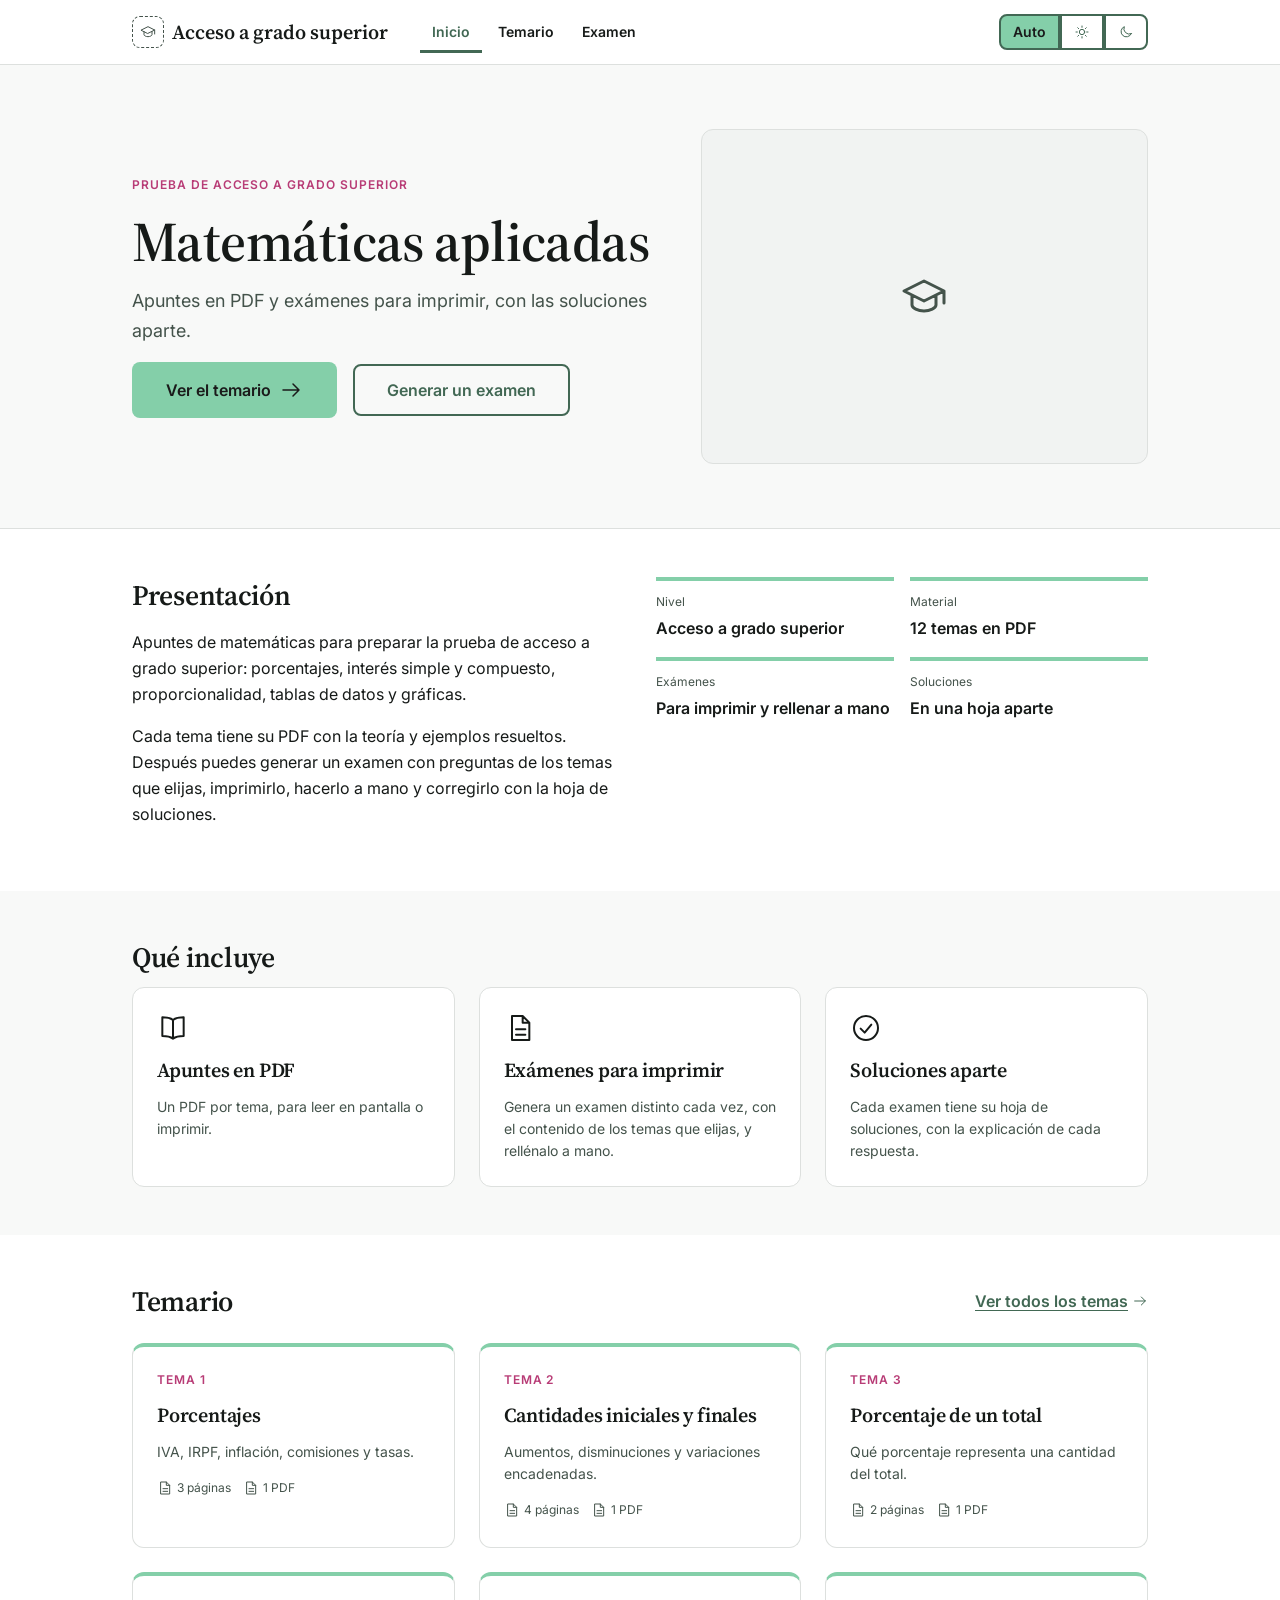
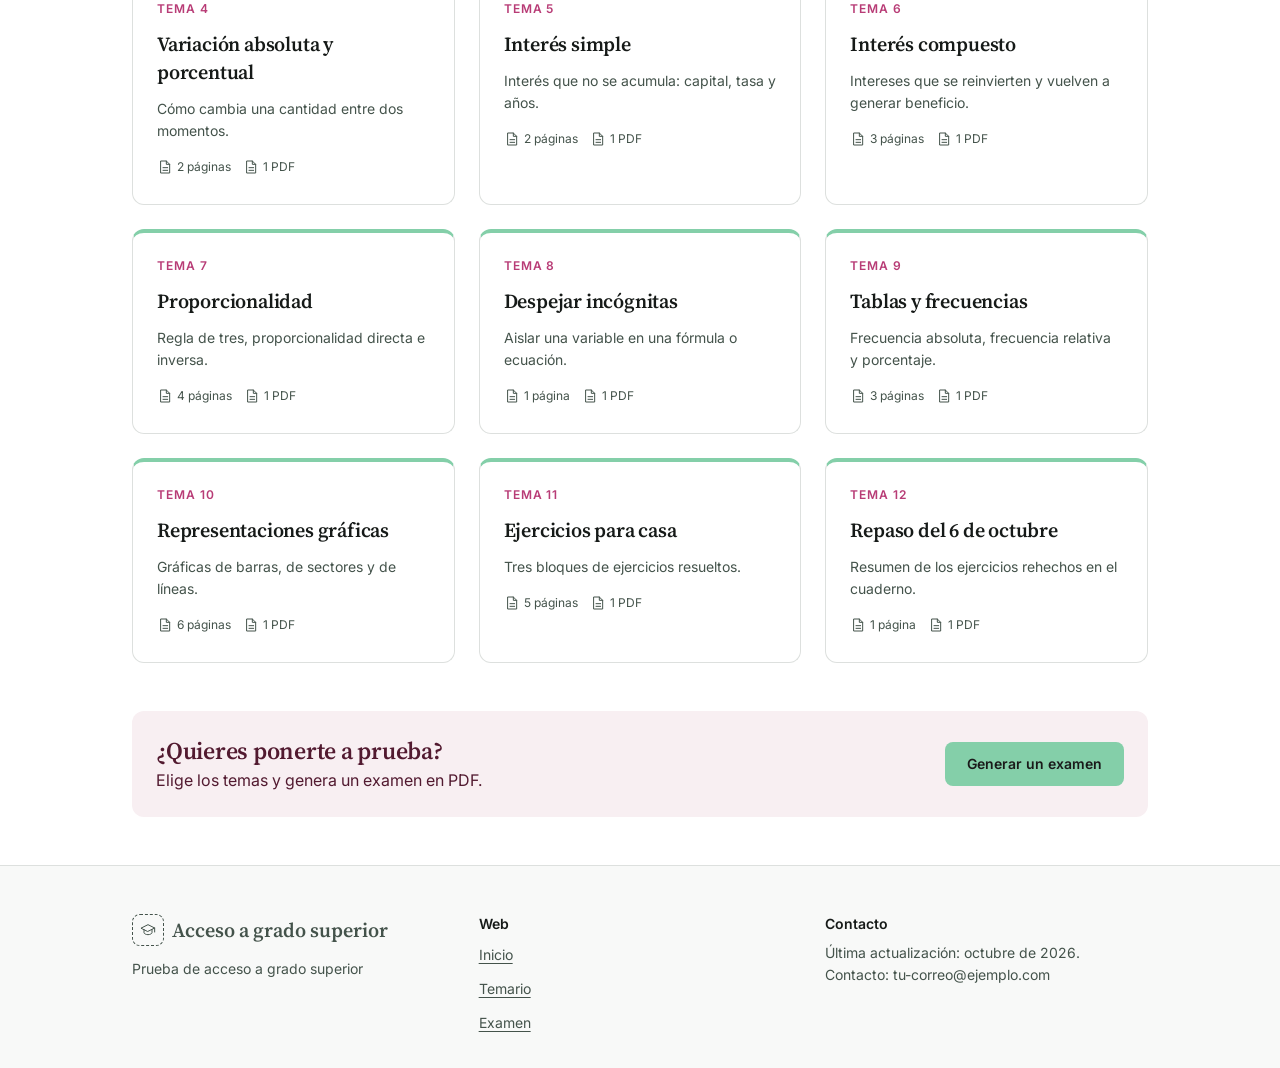
==== commit bd6fef6a: "Temario de 12 temas con PDFs de los apuntes y banco de 69 preguntas Co-Authored-By: Claude Sonnet 5." ====
--- a/index.html
+++ b/index.html
@@ -49,8 +49,8 @@
     <div class="ds-container">
       <h2 id="h-incluye">Qué incluye</h2>
       <div class="ds-grid">
-        <div class="ds-card"><svg class="ds-icon ds-icon--lg" aria-hidden="true" focusable="false"><use href="#i-book-open"/></svg><h3>Apuntes en PDF</h3><p>Un PDF por módulo, para leer en pantalla o imprimir.</p></div>
-        <div class="ds-card"><svg class="ds-icon ds-icon--lg" aria-hidden="true" focusable="false"><use href="#i-file-text"/></svg><h3>Exámenes para imprimir</h3><p>Genera un examen distinto cada vez, con el contenido de los módulos que elijas, y rellénalo a mano.</p></div>
+        <div class="ds-card"><svg class="ds-icon ds-icon--lg" aria-hidden="true" focusable="false"><use href="#i-book-open"/></svg><h3>Apuntes en PDF</h3><p>Un PDF por tema, para leer en pantalla o imprimir.</p></div>
+        <div class="ds-card"><svg class="ds-icon ds-icon--lg" aria-hidden="true" focusable="false"><use href="#i-file-text"/></svg><h3>Exámenes para imprimir</h3><p>Genera un examen distinto cada vez, con el contenido de los temas que elijas, y rellénalo a mano.</p></div>
         <div class="ds-card"><svg class="ds-icon ds-icon--lg" aria-hidden="true" focusable="false"><use href="#i-check-circle"/></svg><h3>Soluciones aparte</h3><p>Cada examen tiene su hoja de soluciones, con la explicación de cada respuesta.</p></div>
       </div>
     </div>
@@ -60,7 +60,7 @@
     <div class="ds-container">
       <div class="ds-row ds-row--between" style="margin-bottom:var(--space-6)">
         <h2 id="h-temario" style="margin:0">Temario</h2>
-        <a class="ds-link-arrow" href="temario.html">Ver todos los módulos <svg class="ds-icon ds-icon--sm" aria-hidden="true" focusable="false"><use href="#i-arrow-right"/></svg></a>
+        <a class="ds-link-arrow" href="temario.html">Ver todos los temas <svg class="ds-icon ds-icon--sm" aria-hidden="true" focusable="false"><use href="#i-arrow-right"/></svg></a>
       </div>
       <div class="ds-grid" id="modulos"></div>
     </div>
@@ -69,7 +69,7 @@
   <section class="ds-section" style="padding-top:0">
     <div class="ds-container">
       <div class="ds-banner">
-        <div><h2 style="margin:0;font-size:24px;line-height:32px">¿Quieres ponerte a prueba?</h2><p style="margin:0">Elige los módulos y genera un examen en PDF.</p></div>
+        <div><h2 style="margin:0;font-size:24px;line-height:32px">¿Quieres ponerte a prueba?</h2><p style="margin:0">Elige los temas y genera un examen en PDF.</p></div>
         <a class="ds-btn" href="examen.html">Generar un examen</a>
       </div>
     </div>
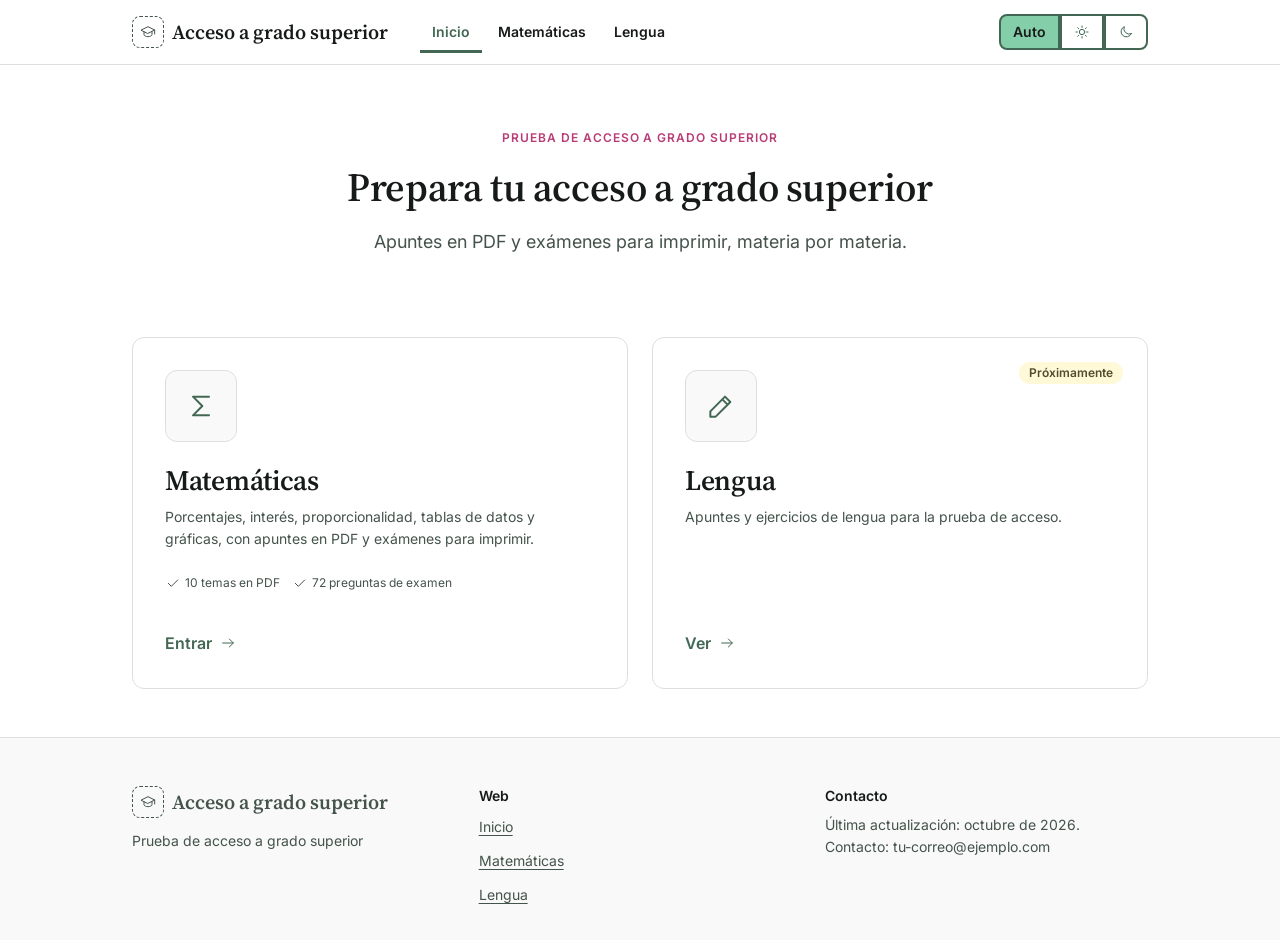
==== commit bc2f149a: "Portada con una tarjeta por materia; Matemáticas pasa a su carpeta y se añade Lengua (próximamente) " ====
--- a/index.html
+++ b/index.html
@@ -9,79 +9,36 @@
 <link rel="stylesheet" href="css/componentes.css">
 <link rel="stylesheet" href="styles.css">
 <title>Acceso a grado superior</title>
-<meta name="description" content="Apuntes en PDF y exámenes para imprimir de matemáticas para el acceso a grado superior.">
+<meta name="description" content="Apuntes en PDF y exámenes para imprimir para preparar la prueba de acceso a grado superior.">
 </head>
 <body data-pagina="inicio">
 <a class="ds-skip" href="#main">Saltar al contenido</a>
 <div id="cabecera"></div>
 
 <main id="main">
-  <section class="ds-hero">
+  <section class="portada">
     <div class="ds-container">
-      <div class="ds-hero__grid">
-        <div>
-          <p class="ds-label" id="etiqueta"></p>
-          <h1 class="ds-display" id="titulo"></h1>
-          <p class="ds-lead" id="subtitulo"></p>
-          <div class="ds-row">
-            <a class="ds-btn ds-btn--lg" href="temario.html">Ver el temario <svg class="ds-icon" aria-hidden="true" focusable="false"><use href="#i-arrow-right"/></svg></a>
-            <a class="ds-btn ds-btn--secondary ds-btn--lg" href="examen.html">Generar un examen</a>
-          </div>
-        </div>
-        <div class="ds-hero__media" aria-hidden="true"><svg class="ds-icon ds-icon--xl" focusable="false"><use href="#i-graduation-cap"/></svg></div>
-      </div>
+      <p class="ds-label" id="etiqueta"></p>
+      <h1 id="titulo"></h1>
+      <p class="ds-lead" id="subtitulo"></p>
     </div>
   </section>
 
-  <section class="ds-section" aria-labelledby="h-presentacion">
+  <section class="ds-section portada__materias" aria-labelledby="h-materias">
     <div class="ds-container">
-      <div class="ds-two">
-        <div>
-          <h2 id="h-presentacion">Presentación</h2>
-          <div class="presentacion" id="descripcion"></div>
-        </div>
-        <dl class="ficha" id="ficha"></dl>
-      </div>
-    </div>
-  </section>
-
-  <section class="ds-section ds-section--alt" aria-labelledby="h-incluye">
-    <div class="ds-container">
-      <h2 id="h-incluye">Qué incluye</h2>
-      <div class="ds-grid">
-        <div class="ds-card"><svg class="ds-icon ds-icon--lg" aria-hidden="true" focusable="false"><use href="#i-book-open"/></svg><h3>Apuntes en PDF</h3><p>Un PDF por tema, para leer en pantalla o imprimir.</p></div>
-        <div class="ds-card"><svg class="ds-icon ds-icon--lg" aria-hidden="true" focusable="false"><use href="#i-file-text"/></svg><h3>Exámenes para imprimir</h3><p>Genera un examen distinto cada vez, con el contenido de los temas que elijas, y rellénalo a mano.</p></div>
-        <div class="ds-card"><svg class="ds-icon ds-icon--lg" aria-hidden="true" focusable="false"><use href="#i-check-circle"/></svg><h3>Soluciones aparte</h3><p>Cada examen tiene su hoja de soluciones, con la explicación de cada respuesta.</p></div>
-      </div>
-    </div>
-  </section>
-
-  <section class="ds-section" aria-labelledby="h-temario">
-    <div class="ds-container">
-      <div class="ds-row ds-row--between" style="margin-bottom:var(--space-6)">
-        <h2 id="h-temario" style="margin:0">Temario</h2>
-        <a class="ds-link-arrow" href="temario.html">Ver todos los temas <svg class="ds-icon ds-icon--sm" aria-hidden="true" focusable="false"><use href="#i-arrow-right"/></svg></a>
-      </div>
-      <div class="ds-grid" id="modulos"></div>
-    </div>
-  </section>
-
-  <section class="ds-section" style="padding-top:0">
-    <div class="ds-container">
-      <div class="ds-banner">
-        <div><h2 style="margin:0;font-size:24px;line-height:32px">¿Quieres ponerte a prueba?</h2><p style="margin:0">Elige los temas y genera un examen en PDF.</p></div>
-        <a class="ds-btn" href="examen.html">Generar un examen</a>
-      </div>
+      <h2 class="ds-sr-only" id="h-materias">Materias</h2>
+      <div class="materias" id="materias"></div>
     </div>
   </section>
 </main>
 
 <div id="pie"></div>
 
-<script src="datos/curso.js"></script>
-<script src="datos/temario.js"></script>
+<script src="datos/sitio.js"></script>
+<script src="matematicas/datos/temario.js"></script>
+<script src="matematicas/datos/preguntas.js"></script>
 <script src="js/iconos.js"></script>
 <script src="js/app.js"></script>
-<script src="js/inicio.js"></script>
+<script src="js/portada.js"></script>
 </body>
 </html>
--- a/styles.css
+++ b/styles.css
@@ -28,5 +28,51 @@
 }
 .pdf-fila__texto { flex: 1; min-width: 0; }
 
+/* ---- Portada: dos tarjetas grandes, una por materia ---- */
+.portada { padding: var(--space-16) 0 var(--space-8); text-align: center; }
+.portada .ds-label { display: block; max-width: none; text-align: center; }
+.portada h1 { margin: var(--space-2) 0 var(--space-4); }
+.portada .ds-lead { margin-inline: auto; max-width: 52ch; }
+.portada__materias { padding-top: var(--space-8); }
+.materias { display: grid; grid-template-columns: repeat(2, minmax(0, 1fr)); gap: var(--space-6); }
+.materia { position: relative; display: flex; flex-direction: column; gap: var(--space-5); min-height: 22rem; }
+.materia__icono {
+  display: inline-grid; place-items: center; width: 72px; height: 72px;
+  border-radius: var(--radius-lg); background: var(--color-bg-surface);
+  border: var(--border-hairline) solid var(--color-border-default); color: var(--color-text-brand);
+}
+.materia__texto { display: flex; flex-direction: column; align-items: flex-start; gap: var(--space-2); }
+.materia h2 { margin: 0; }
+.materia .ds-badge { position: absolute; top: var(--space-6); right: var(--space-6); }
+.materia p { margin: 0; color: var(--color-text-secondary); max-width: 44ch; }
+.materia__entrar {
+  margin-top: auto; display: inline-flex; align-items: center; gap: var(--space-2);
+  font-weight: var(--font-weight-semibold); color: var(--color-text-brand);
+}
+@media (max-width: 720px) {
+  .materias { grid-template-columns: 1fr; }
+  .materia { min-height: 0; }
+  .portada { padding-top: var(--space-10); }
+}
+
+/* ---- Pestañas de cada materia (debajo de la cabecera) ---- */
+.subnav { border-bottom: var(--border-hairline) solid var(--color-border-default); background: var(--color-bg-page); }
+.subnav .ds-tabs { border-bottom: 0; }
+a.ds-tab { text-decoration: none; display: inline-block; }
+a.ds-tab:hover { color: var(--color-text-primary); }
+a.ds-tab[aria-current="page"] { color: var(--color-text-brand); border-bottom-color: var(--color-text-brand); }
+.menu-sub { padding: var(--space-3) var(--space-4) 0; display: block; }
+
+/* Texto centrado en los estados vacíos */
+.ds-empty p { margin-inline: auto; text-align: center; }
+
+/* Cabecera en pantallas pequeñas: el nombre ocupa menos para que quepa el selector de tema */
+@media (max-width: 480px) {
+  .ds-logo { font-size: 15px; line-height: 20px; gap: var(--space-2); }
+  .ds-navbar__actions { gap: var(--space-2); }
+}
+
+@media print { .subnav { display: none !important; } }
+
 /* El atributo "hidden" debe ganar siempre a los estilos de los componentes */
 [hidden] { display: none !important; }
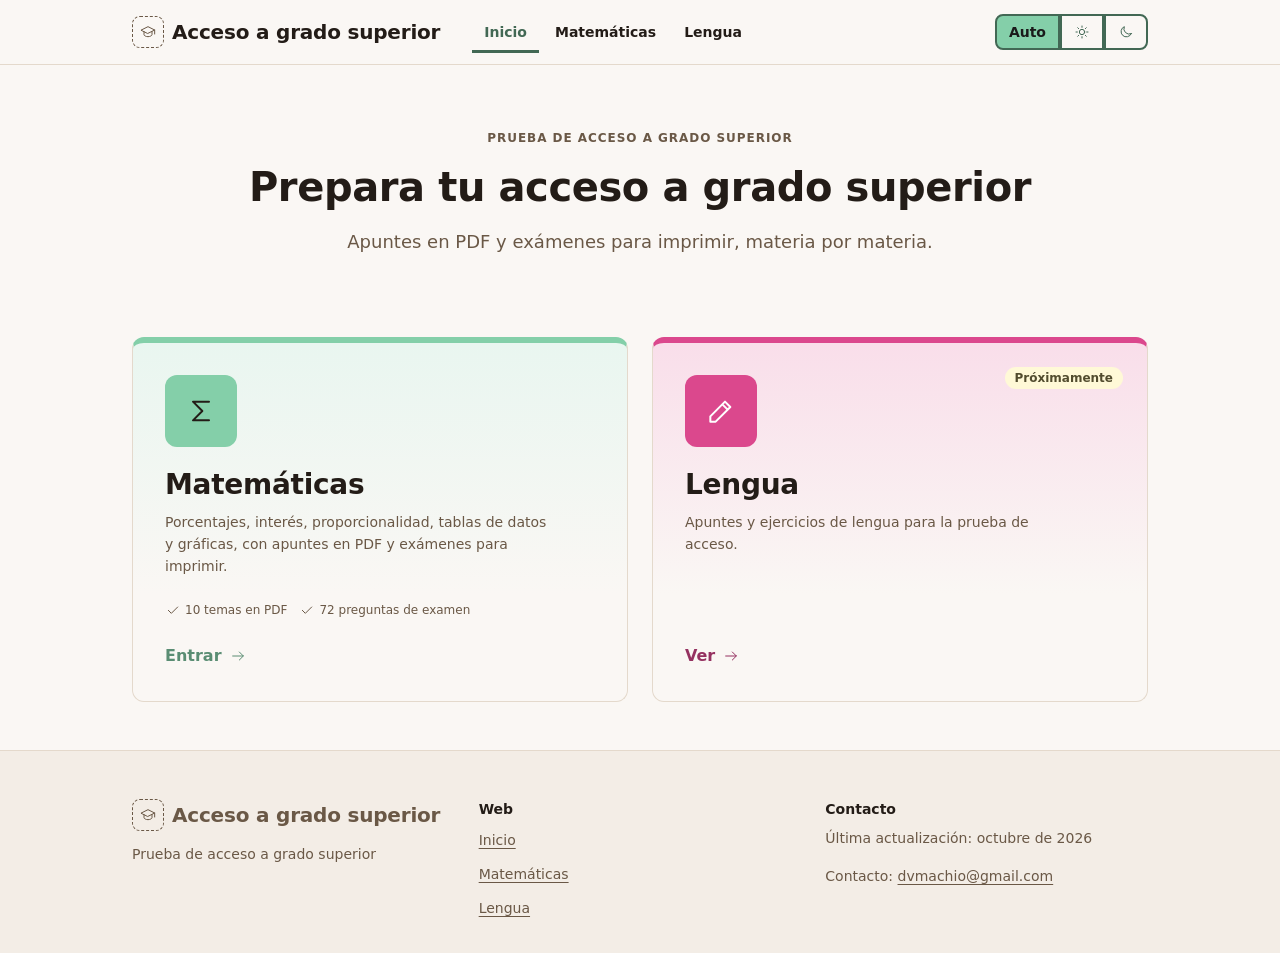
==== commit bdde0821: "Pie con email en fila propia y favicon del sombrero Co-Authored-By: Claude Sonnet 5.5 <noreply@anthr" ====
--- a/index.html
+++ b/index.html
@@ -5,6 +5,7 @@
 <meta name="viewport" content="width=device-width, initial-scale=1, viewport-fit=cover">
 <link rel="preconnect" href="https://fonts.googleapis.com">
 <link href="https://fonts.googleapis.com/css2?family=Inter:wght@400;600&family=JetBrains+Mono:wght@400&family=Source+Serif+4:ital,wght@0,600;1,400&display=swap" rel="stylesheet">
+<link rel="icon" type="image/svg+xml" href="favicon.svg">
 <link rel="stylesheet" href="css/variables.css">
 <link rel="stylesheet" href="css/componentes.css">
 <link rel="stylesheet" href="styles.css">
--- a/styles.css
+++ b/styles.css
@@ -27,6 +27,23 @@
   border-top: var(--border-hairline) solid var(--color-border-default);
 }
 .pdf-fila__texto { flex: 1; min-width: 0; }
+.pdf-fila__acciones { gap: var(--space-2); flex-wrap: wrap; justify-content: flex-end; }
+
+/* Tarjeta de tema clicable: el enlace del título cubre toda la tarjeta; los botones quedan por encima */
+.modulo { position: relative; transition: border-color var(--motion-duration-fast); }
+.modulo:hover { border-color: var(--color-text-brand); }
+.modulo__titulo a { color: inherit; text-decoration: none; }
+.modulo__titulo a::after { content: ""; position: absolute; inset: 0; border-radius: inherit; }
+.modulo__titulo a:focus-visible { outline: none; }
+.modulo__titulo a:focus-visible::after { outline: var(--border-accent) solid var(--color-accent1-500); outline-offset: 2px; }
+.modulo .ds-btn { position: relative; z-index: 1; }
+
+/* Visor de PDF */
+.visor { width: 100%; height: min(78vh, 900px); min-height: 480px; border: var(--border-hairline) solid var(--color-border-default); border-radius: var(--radius-md); background: var(--color-bg-surface); }
+.visor__fallo { padding: var(--space-8); text-align: center; }
+.tema-nav { display: flex; justify-content: space-between; gap: var(--space-4); margin-top: var(--space-6); flex-wrap: wrap; }
+.tema-nav a { max-width: 100%; }
+@media (max-width: 720px) { .visor { height: 70vh; min-height: 360px; } }
 
 /* ---- Portada: dos tarjetas grandes, una por materia ---- */
 .portada { padding: var(--space-16) 0 var(--space-8); text-align: center; }
@@ -76,3 +93,97 @@
 
 /* El atributo "hidden" debe ganar siempre a los estilos de los componentes */
 [hidden] { display: none !important; }
+
+@media (max-width: 560px) {
+  .pdf-fila { flex-wrap: wrap; }
+  .pdf-fila__acciones { flex-basis: 100%; justify-content: flex-start; }
+  .pdf-fila__acciones .ds-btn { flex: 1; }
+}
+
+/* =====================================================================
+   PALETA DE LA WEB · neutro marrón + un color por materia
+   · Neutros: gama de marrones (en lugar del gris verdoso del sistema).
+   · Matemáticas: menta (los tokens del sistema ya son menta, no se tocan).
+   · Lengua: magenta (se remapean los tokens de marca dentro de body[data-materia="lengua"]).
+   ===================================================================== */
+:root {
+  --marron-50: #faf7f4; --marron-100: #f3ede6; --marron-200: #e4d9cc; --marron-300: #cdbba7; --marron-400: #a8927c;
+  --marron-500: #84705c; --marron-600: #6a5846; --marron-700: #504236; --marron-800: #382e26; --marron-900: #231c17;
+  --color-bg-page: var(--marron-50);
+  --color-bg-surface: var(--marron-100);
+  --color-bg-subtle: var(--marron-200);
+  --color-bg-inverse: var(--marron-900);
+  --color-text-primary: var(--marron-900);
+  --color-text-secondary: var(--marron-600);
+  --color-text-disabled: var(--marron-400);
+  --color-border-default: var(--marron-200);
+  --color-border-strong: var(--marron-500);
+}
+@media (prefers-color-scheme: dark) {
+  :root:not([data-theme="light"]) {
+    --color-bg-page: #171210; --color-bg-surface: #211a16; --color-bg-subtle: #2d241e; --color-bg-inverse: var(--marron-100);
+    --color-text-primary: var(--marron-100); --color-text-secondary: var(--marron-300); --color-text-disabled: var(--marron-500);
+    --color-border-default: #3d3229; --color-border-strong: var(--marron-500);
+  }
+}
+:root[data-theme="dark"] {
+  --color-bg-page: #171210; --color-bg-surface: #211a16; --color-bg-subtle: #2d241e; --color-bg-inverse: var(--marron-100);
+  --color-text-primary: var(--marron-100); --color-text-secondary: var(--marron-300); --color-text-disabled: var(--marron-500);
+  --color-border-default: #3d3229; --color-border-strong: var(--marron-500);
+}
+
+/* Lengua: la marca pasa de menta a magenta */
+body[data-materia="lengua"] {
+  --color-text-brand: var(--color-accent1-700); --color-text-link: var(--color-accent1-700); --color-text-link-hover: var(--color-accent1-800);
+  --color-action-primary-bg: var(--color-accent1-600); --color-action-primary-bg-hover: var(--color-accent1-700);
+  --color-action-primary-bg-active: var(--color-accent1-800); --color-action-primary-text: #fff;
+  --color-action-secondary-border: var(--color-accent1-700); --color-action-secondary-text: var(--color-accent1-700);
+}
+@media (prefers-color-scheme: dark) {
+  :root:not([data-theme="light"]) body[data-materia="lengua"] { --color-text-brand: var(--color-accent1-300); --color-text-link: var(--color-accent1-300); --color-action-secondary-border: var(--color-accent1-300); --color-action-secondary-text: var(--color-accent1-300); }
+}
+:root[data-theme="dark"] body[data-materia="lengua"] { --color-text-brand: var(--color-accent1-300); --color-text-link: var(--color-accent1-300); --color-action-secondary-border: var(--color-accent1-300); --color-action-secondary-text: var(--color-accent1-300); }
+
+/* Tarjetas de la portada: cada materia con su color */
+.materia { --mat-50: var(--color-primary-50); --mat-100: var(--color-primary-100); --mat-500: var(--color-primary-500); --mat-700: var(--color-primary-700); border-top: 6px solid var(--mat-500); background: linear-gradient(180deg, var(--mat-100), var(--color-bg-page) 70%); }
+.materia--lengua { --mat-50: var(--color-accent1-50); --mat-100: var(--color-accent1-100); --mat-500: var(--color-accent1-500); --mat-700: var(--color-accent1-700); }
+.materia__icono { background: var(--mat-500); border-color: transparent; color: var(--marron-900); }
+.materia--lengua .materia__icono { color: #fff; }
+.materia__entrar { color: var(--mat-700); }
+.materia:hover { border-color: var(--mat-500); }
+@media (prefers-color-scheme: dark) {
+  :root:not([data-theme="light"]) .materia { background: linear-gradient(180deg, var(--color-bg-subtle), var(--color-bg-page) 70%); }
+  :root:not([data-theme="light"]) .materia__entrar { color: var(--mat-500); }
+}
+:root[data-theme="dark"] .materia { background: linear-gradient(180deg, var(--color-bg-subtle), var(--color-bg-page) 70%); }
+:root[data-theme="dark"] .materia__entrar { color: var(--mat-500); }
+
+/* Navegación de la materia (pestañas y paso entre temas) con el color de la materia */
+.subnav { background: var(--color-bg-surface); }
+body[data-materia] a.ds-tab[aria-current="page"] { color: var(--color-text-brand); border-bottom-color: var(--color-action-primary-bg); border-bottom-width: 3px; }
+.tema-nav a.ds-btn { border-color: var(--color-action-primary-bg); }
+.ficha__item { border-top-color: var(--color-action-primary-bg); }
+
+/* Etiquetas pequeñas: color de la materia (en la portada, marrón) */
+body[data-materia] .ds-label { color: var(--color-text-brand); }
+.portada .ds-label { color: var(--color-text-secondary); }
+
+/* ---- Cartel de materia (hero): fondo oscuro con marca de agua, como las portadas de los PDF ---- */
+.cartel {
+  --cartel-a: var(--color-primary-900); --cartel-b: var(--color-primary-700);
+  position: relative; overflow: hidden; display: block; aspect-ratio: 4 / 3; border: 0;
+  background: linear-gradient(135deg, var(--cartel-a), var(--cartel-b)); color: #fff;
+}
+[data-cartel="lengua"] { --cartel-a: var(--color-accent1-900); --cartel-b: var(--color-accent1-700); }
+.cartel__marca { position: absolute; inset: 0; width: 100%; height: 100%; color: rgba(255, 255, 255, .13); font-family: var(--font-family-heading); font-weight: 600; }
+.cartel__texto { position: absolute; inset: 0; display: flex; flex-direction: column; justify-content: flex-end; align-items: flex-start; gap: var(--space-2); padding: var(--space-8); }
+.cartel__texto strong { font-family: var(--font-family-heading); font-size: clamp(2rem, 4.2vw, 3rem); line-height: 1.05; font-weight: 600; }
+.cartel__texto span:last-child { opacity: .85; font-size: var(--font-size-body-sm, .95rem); }
+.cartel__pill { align-self: flex-start; border: 1px solid rgba(255, 255, 255, .55); border-radius: 999px; padding: 4px 12px; font-size: .75rem; letter-spacing: .08em; text-transform: uppercase; margin-bottom: auto; }
+
+/* ---- Tipografía: sans-serif del sistema, titulares en negrita (como la web de referencia) ---- */
+:root {
+  --font-family-heading: -apple-system, "system-ui", "Segoe UI", Roboto, Helvetica, Arial, sans-serif;
+  --font-family-body: -apple-system, "system-ui", "Segoe UI", Roboto, Helvetica, Arial, sans-serif;
+}
+h1, h2, h3, h4, .ds-display, .ds-logo, .cartel__texto strong { font-weight: 800; letter-spacing: -0.01em; }
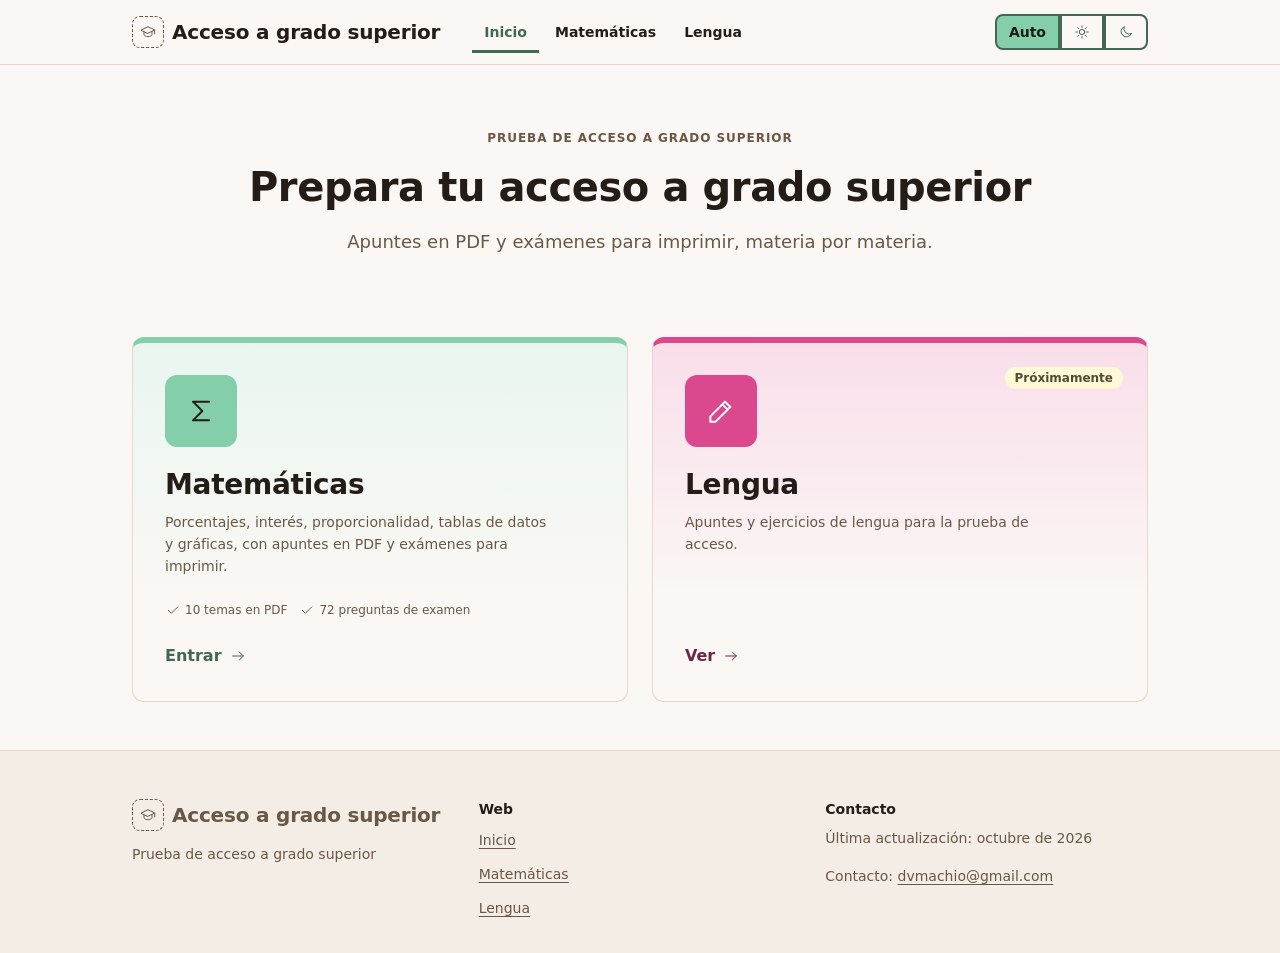
==== commit c4ac87d6: "Diseño: revisión de tokens y design system v1.2 - Marrones, medios, tamaños y capas pasan a variable" ====
--- a/index.html
+++ b/index.html
@@ -3,8 +3,6 @@
 <head>
 <meta charset="utf-8">
 <meta name="viewport" content="width=device-width, initial-scale=1, viewport-fit=cover">
-<link rel="preconnect" href="https://fonts.googleapis.com">
-<link href="https://fonts.googleapis.com/css2?family=Inter:wght@400;600&family=JetBrains+Mono:wght@400&family=Source+Serif+4:ital,wght@0,600;1,400&display=swap" rel="stylesheet">
 <link rel="icon" type="image/svg+xml" href="favicon.svg">
 <link rel="stylesheet" href="css/variables.css">
 <link rel="stylesheet" href="css/componentes.css">
--- a/css/variables.css
+++ b/css/variables.css
@@ -1,4 +1,4 @@
-/* Design System · Curso de Matemáticas · v1.1 · aprobado · 2026-10-07 */
+/* Design System · Curso de Matemáticas · v1.2 · 2026-10-10 (v1.1 + marrones, medios, tamaños y capas; tipografía del sistema) */
 /* Generado a partir de colores.json. No edites a mano: cambia la paleta y vuelve a generar. */
 :root {
   /* Primitivos de color (el tono 500 es el color de partida) */
@@ -164,9 +164,9 @@
   --data-div-5-ink: #ffffff;
 
   /* Tipografía */
-  --font-family-heading: "Source Serif 4", Georgia, "Times New Roman", serif;
-  --font-family-body: Inter, system-ui, -apple-system, "Segoe UI", Arial, sans-serif;
-  --font-family-mono: "JetBrains Mono", ui-monospace, Consolas, monospace;
+  --font-family-heading: -apple-system, "system-ui", "Segoe UI", Roboto, Helvetica, Arial, sans-serif;
+  --font-family-body: -apple-system, "system-ui", "Segoe UI", Roboto, Helvetica, Arial, sans-serif;
+  --font-family-mono: ui-monospace, "SF Mono", Menlo, Consolas, monospace;
   --font-size-display: 56px;
   --font-size-h1: 40px;
   --font-size-h2: 28px;
@@ -193,6 +193,7 @@
   --line-height-label: 18px;
   --font-weight-regular: 400;
   --font-weight-semibold: 600;
+  --font-weight-bold: 800;
   --tracking-normal: 0;
   --tracking-label: 0.08em;
   --tracking-tight: -0.01em;
@@ -231,6 +232,42 @@
   --container-max: 1080px;
   --overlay-scrim: rgba(22,26,24, 0.6);
   --overlay-image: linear-gradient(to top, rgba(22,26,24, 0.75), rgba(22,26,24, 0));
+
+  /* ---- v1.2 ---- */
+  /* Neutros marrones (sustituyen a los grises verdosos en la web) */
+  --color-brown-50: #faf7f4; --color-brown-100: #f3ede6; --color-brown-200: #e4d9cc; --color-brown-300: #cdbba7; --color-brown-400: #a8927c;
+  --color-brown-500: #84705c; --color-brown-600: #6a5846; --color-brown-700: #504236; --color-brown-800: #382e26; --color-brown-900: #231c17;
+  --color-brown-dark-page: #171210; --color-brown-dark-surface: #211a16; --color-brown-dark-subtle: #2d241e; --color-brown-dark-border: #3d3229;
+  --color-white: #ffffff;
+  /* Superficies sobre medios (visor de PDF, carteles): siempre oscuras, en claro y en oscuro */
+  --color-media-bg: var(--color-brown-900);
+  --color-media-fg: var(--color-white);
+  --color-media-muted: var(--color-brown-200);
+  --color-media-muted-strong: var(--color-brown-300);
+  --color-media-accent: var(--color-primary-300);
+  --color-media-accent-hover: var(--color-primary-500);
+  --color-media-accent-ink: var(--color-brown-900);
+  --color-media-scrim: color-mix(in srgb, var(--color-brown-dark-page) 95%, transparent);
+  --color-media-shade: color-mix(in srgb, var(--color-brown-dark-page) 60%, transparent);
+  --color-media-watermark: color-mix(in srgb, var(--color-media-fg) 13%, transparent);
+  --color-media-control-bg: color-mix(in srgb, var(--color-media-fg) 10%, transparent);
+  --color-media-control-bg-hover: color-mix(in srgb, var(--color-media-fg) 22%, transparent);
+  --color-media-control-border: color-mix(in srgb, var(--color-media-fg) 25%, transparent);
+  --color-media-outline: color-mix(in srgb, var(--color-media-fg) 55%, transparent);
+  --shadow-media: 0 20px 60px color-mix(in srgb, var(--color-brown-dark-page) 50%, transparent);
+  /* Tamaños de componentes y capas */
+  --border-heavy: 6px;
+  --size-touch: 44px;
+  --size-round-md: 42px;
+  --size-round-lg: 46px;
+  --size-tile: 72px;
+  --size-thumb: 104px;
+  --size-thumb-sm: 84px;
+  --size-nav-offset: 88px;
+  --size-viewer-gutter: 64px;
+  --size-card-min: 22rem;
+  --layer-modal: 300;
+  --layer-modal-control: 301;
   color-scheme: light dark;
 }
 
--- a/styles.css
+++ b/styles.css
@@ -1,7 +1,8 @@
 /* Ajustes propios de esta web. Todo lo demás viene del design system (css/variables.css y css/componentes.css).
-   Aquí solo se usan variables del sistema, nunca colores escritos a mano. */
-
-html { scroll-padding-top: 88px; }
+   Aquí solo se usan variables del sistema (v1.2), nunca colores escritos a mano.
+   Excepciones documentadas: puntos de ruptura (@media), dimensiones de maquetación (min-height, minmax, clamp) y radio 50% de los botones redondos. */
+
+html { scroll-padding-top: var(--size-nav-offset); }
 @media (prefers-reduced-motion: no-preference) { html { scroll-behavior: smooth; } }
 
 .presentacion { max-width: 70ch; margin-top: var(--space-4); }
@@ -20,7 +21,7 @@
 .ficha dt { color: var(--color-text-secondary); font-size: var(--font-size-caption); line-height: var(--line-height-caption); }
 .ficha dd { margin: var(--space-1) 0 0; font-weight: var(--font-weight-semibold); }
 
-.modulo { scroll-margin-top: 88px; }
+.modulo { scroll-margin-top: var(--size-nav-offset); }
 .modulo__titulo { margin: 0; }
 .pdf-fila {
   padding: var(--space-3) 0;
@@ -35,7 +36,7 @@
 .modulo__titulo a { color: inherit; text-decoration: none; }
 .modulo__titulo a::after { content: ""; position: absolute; inset: 0; border-radius: inherit; }
 .modulo__titulo a:focus-visible { outline: none; }
-.modulo__titulo a:focus-visible::after { outline: var(--border-accent) solid var(--color-accent1-500); outline-offset: 2px; }
+.modulo__titulo a:focus-visible::after { outline: var(--border-accent) solid var(--color-border-focus); outline-offset: 2px; }
 .modulo .ds-btn { position: relative; z-index: 1; }
 
 /* Visor de PDF */
@@ -52,9 +53,9 @@
 .portada .ds-lead { margin-inline: auto; max-width: 52ch; }
 .portada__materias { padding-top: var(--space-8); }
 .materias { display: grid; grid-template-columns: repeat(2, minmax(0, 1fr)); gap: var(--space-6); }
-.materia { position: relative; display: flex; flex-direction: column; gap: var(--space-5); min-height: 22rem; }
+.materia { position: relative; display: flex; flex-direction: column; gap: var(--space-5); min-height: var(--size-card-min); }
 .materia__icono {
-  display: inline-grid; place-items: center; width: 72px; height: 72px;
+  display: inline-grid; place-items: center; width: var(--size-tile); height: var(--size-tile);
   border-radius: var(--radius-lg); background: var(--color-bg-surface);
   border: var(--border-hairline) solid var(--color-border-default); color: var(--color-text-brand);
 }
@@ -107,36 +108,34 @@
    · Lengua: magenta (se remapean los tokens de marca dentro de body[data-materia="lengua"]).
    ===================================================================== */
 :root {
-  --marron-50: #faf7f4; --marron-100: #f3ede6; --marron-200: #e4d9cc; --marron-300: #cdbba7; --marron-400: #a8927c;
-  --marron-500: #84705c; --marron-600: #6a5846; --marron-700: #504236; --marron-800: #382e26; --marron-900: #231c17;
-  --color-bg-page: var(--marron-50);
-  --color-bg-surface: var(--marron-100);
-  --color-bg-subtle: var(--marron-200);
-  --color-bg-inverse: var(--marron-900);
-  --color-text-primary: var(--marron-900);
-  --color-text-secondary: var(--marron-600);
-  --color-text-disabled: var(--marron-400);
-  --color-border-default: var(--marron-200);
-  --color-border-strong: var(--marron-500);
+  --color-bg-page: var(--color-brown-50);
+  --color-bg-surface: var(--color-brown-100);
+  --color-bg-subtle: var(--color-brown-200);
+  --color-bg-inverse: var(--color-brown-900);
+  --color-text-primary: var(--color-brown-900);
+  --color-text-secondary: var(--color-brown-600);
+  --color-text-disabled: var(--color-brown-400);
+  --color-border-default: var(--color-brown-200);
+  --color-border-strong: var(--color-brown-500);
 }
 @media (prefers-color-scheme: dark) {
   :root:not([data-theme="light"]) {
-    --color-bg-page: #171210; --color-bg-surface: #211a16; --color-bg-subtle: #2d241e; --color-bg-inverse: var(--marron-100);
-    --color-text-primary: var(--marron-100); --color-text-secondary: var(--marron-300); --color-text-disabled: var(--marron-500);
-    --color-border-default: #3d3229; --color-border-strong: var(--marron-500);
+    --color-bg-page: var(--color-brown-dark-page); --color-bg-surface: var(--color-brown-dark-surface); --color-bg-subtle: var(--color-brown-dark-subtle); --color-bg-inverse: var(--color-brown-100);
+    --color-text-primary: var(--color-brown-100); --color-text-secondary: var(--color-brown-300); --color-text-disabled: var(--color-brown-500);
+    --color-border-default: var(--color-brown-dark-border); --color-border-strong: var(--color-brown-500);
   }
 }
 :root[data-theme="dark"] {
-  --color-bg-page: #171210; --color-bg-surface: #211a16; --color-bg-subtle: #2d241e; --color-bg-inverse: var(--marron-100);
-  --color-text-primary: var(--marron-100); --color-text-secondary: var(--marron-300); --color-text-disabled: var(--marron-500);
-  --color-border-default: #3d3229; --color-border-strong: var(--marron-500);
+  --color-bg-page: var(--color-brown-dark-page); --color-bg-surface: var(--color-brown-dark-surface); --color-bg-subtle: var(--color-brown-dark-subtle); --color-bg-inverse: var(--color-brown-100);
+  --color-text-primary: var(--color-brown-100); --color-text-secondary: var(--color-brown-300); --color-text-disabled: var(--color-brown-500);
+  --color-border-default: var(--color-brown-dark-border); --color-border-strong: var(--color-brown-500);
 }
 
 /* Lengua: la marca pasa de menta a magenta */
 body[data-materia="lengua"] {
   --color-text-brand: var(--color-accent1-700); --color-text-link: var(--color-accent1-700); --color-text-link-hover: var(--color-accent1-800);
   --color-action-primary-bg: var(--color-accent1-600); --color-action-primary-bg-hover: var(--color-accent1-700);
-  --color-action-primary-bg-active: var(--color-accent1-800); --color-action-primary-text: #fff;
+  --color-action-primary-bg-active: var(--color-accent1-800); --color-action-primary-text: var(--color-white);
   --color-action-secondary-border: var(--color-accent1-700); --color-action-secondary-text: var(--color-accent1-700);
 }
 @media (prefers-color-scheme: dark) {
@@ -145,18 +144,18 @@
 :root[data-theme="dark"] body[data-materia="lengua"] { --color-text-brand: var(--color-accent1-300); --color-text-link: var(--color-accent1-300); --color-action-secondary-border: var(--color-accent1-300); --color-action-secondary-text: var(--color-accent1-300); }
 
 /* Tarjetas de la portada: cada materia con su color */
-.materia { --mat-50: var(--color-primary-50); --mat-100: var(--color-primary-100); --mat-500: var(--color-primary-500); --mat-700: var(--color-primary-700); border-top: 6px solid var(--mat-500); background: linear-gradient(180deg, var(--mat-100), var(--color-bg-page) 70%); }
-.materia--lengua { --mat-50: var(--color-accent1-50); --mat-100: var(--color-accent1-100); --mat-500: var(--color-accent1-500); --mat-700: var(--color-accent1-700); }
-.materia__icono { background: var(--mat-500); border-color: transparent; color: var(--marron-900); }
-.materia--lengua .materia__icono { color: #fff; }
-.materia__entrar { color: var(--mat-700); }
+.materia { --mat-50: var(--color-primary-50); --mat-100: var(--color-primary-100); --mat-300: var(--color-primary-300); --mat-500: var(--color-primary-500); --mat-800: var(--color-primary-800); border-top: var(--border-heavy) solid var(--mat-500); background: linear-gradient(180deg, var(--mat-100), var(--color-bg-page) 70%); }
+.materia--lengua { --mat-50: var(--color-accent1-50); --mat-100: var(--color-accent1-100); --mat-300: var(--color-accent1-300); --mat-500: var(--color-accent1-500); --mat-800: var(--color-accent1-800); }
+.materia__icono { background: var(--mat-500); border-color: transparent; color: var(--color-brown-900); }
+.materia--lengua .materia__icono { color: var(--color-white); }
+.materia__entrar { color: var(--mat-800); } /* tono 800: contraste ≥ 4,5:1 sobre el fondo claro */
 .materia:hover { border-color: var(--mat-500); }
 @media (prefers-color-scheme: dark) {
   :root:not([data-theme="light"]) .materia { background: linear-gradient(180deg, var(--color-bg-subtle), var(--color-bg-page) 70%); }
-  :root:not([data-theme="light"]) .materia__entrar { color: var(--mat-500); }
+  :root:not([data-theme="light"]) .materia__entrar { color: var(--mat-300); }
 }
 :root[data-theme="dark"] .materia { background: linear-gradient(180deg, var(--color-bg-subtle), var(--color-bg-page) 70%); }
-:root[data-theme="dark"] .materia__entrar { color: var(--mat-500); }
+:root[data-theme="dark"] .materia__entrar { color: var(--mat-300); }
 
 /* Navegación de la materia (pestañas y paso entre temas) con el color de la materia */
 .subnav { background: var(--color-bg-surface); }
@@ -170,20 +169,59 @@
 
 /* ---- Cartel de materia (hero): fondo oscuro con marca de agua, como las portadas de los PDF ---- */
 .cartel {
-  --cartel-a: var(--color-primary-900); --cartel-b: var(--color-primary-700);
+  --cartel-a: var(--color-primary-900); --cartel-b: var(--color-primary-800);
   position: relative; overflow: hidden; display: block; aspect-ratio: 4 / 3; border: 0;
-  background: linear-gradient(135deg, var(--cartel-a), var(--cartel-b)); color: #fff;
+  background: linear-gradient(135deg, var(--cartel-a), var(--cartel-b)); color: var(--color-media-fg);
 }
 [data-cartel="lengua"] { --cartel-a: var(--color-accent1-900); --cartel-b: var(--color-accent1-700); }
-.cartel__marca { position: absolute; inset: 0; width: 100%; height: 100%; color: rgba(255, 255, 255, .13); font-family: var(--font-family-heading); font-weight: 600; }
+.cartel__marca { position: absolute; inset: 0; width: 100%; height: 100%; color: var(--color-media-watermark); font-family: var(--font-family-heading); font-weight: var(--font-weight-semibold); }
 .cartel__texto { position: absolute; inset: 0; display: flex; flex-direction: column; justify-content: flex-end; align-items: flex-start; gap: var(--space-2); padding: var(--space-8); }
-.cartel__texto strong { font-family: var(--font-family-heading); font-size: clamp(2rem, 4.2vw, 3rem); line-height: 1.05; font-weight: 600; }
-.cartel__texto span:last-child { opacity: .85; font-size: var(--font-size-body-sm, .95rem); }
-.cartel__pill { align-self: flex-start; border: 1px solid rgba(255, 255, 255, .55); border-radius: 999px; padding: 4px 12px; font-size: .75rem; letter-spacing: .08em; text-transform: uppercase; margin-bottom: auto; }
-
-/* ---- Tipografía: sans-serif del sistema, titulares en negrita (como la web de referencia) ---- */
-:root {
-  --font-family-heading: -apple-system, "system-ui", "Segoe UI", Roboto, Helvetica, Arial, sans-serif;
-  --font-family-body: -apple-system, "system-ui", "Segoe UI", Roboto, Helvetica, Arial, sans-serif;
-}
-h1, h2, h3, h4, .ds-display, .ds-logo, .cartel__texto strong { font-weight: 800; letter-spacing: -0.01em; }
+.cartel__texto strong { font-family: var(--font-family-heading); font-size: clamp(2rem, 4.2vw, 3rem); line-height: 1.05; font-weight: var(--font-weight-bold); }
+.cartel__texto span:last-child { opacity: .85; font-size: var(--font-size-body-s); }
+.cartel__pill { align-self: flex-start; border: var(--border-hairline) solid var(--color-media-outline); border-radius: var(--radius-pill); padding: var(--space-1) var(--space-3); font-size: var(--font-size-label); letter-spacing: var(--tracking-label); text-transform: uppercase; margin-bottom: auto; }
+
+/* ---- Titulares en negrita (la familia sans-serif viene del sistema, v1.2) ---- */
+h1, h2, h3, h4, .ds-display, .ds-logo, .cartel__texto strong { font-weight: var(--font-weight-bold); letter-spacing: var(--tracking-tight); }
+
+/* Título del banner "¿Quieres ponerte a prueba?" */
+.banner__titulo { margin: 0; font-size: var(--font-size-h3); line-height: var(--line-height-h3); }
+
+/* ---- Visor de PDF página a página (js/visor.js): escenario oscuro, flechas, miniaturas ---- */
+.vp { border-radius: var(--radius-lg); overflow: hidden; background: var(--color-media-bg); color: var(--color-media-fg); border: var(--border-hairline) solid var(--color-brown-800); }
+.vp__stage { position: relative; display: flex; align-items: center; justify-content: center; padding: var(--space-6) var(--size-viewer-gutter) var(--space-6); min-height: 280px; }
+.vp__hoja { position: relative; display: flex; align-items: center; justify-content: center; width: 100%; min-height: 200px; }
+.vp__canvas { display: block; max-width: 100%; border-radius: var(--radius-md); background: var(--color-white); box-shadow: var(--shadow-media); cursor: zoom-in; }
+.vp__estado { position: absolute; margin: 0; color: var(--color-media-muted); }
+.vp__estado a { color: var(--color-media-accent); }
+.vp__flecha { position: absolute; top: 50%; transform: translateY(-50%); width: var(--size-round-lg); height: var(--size-round-lg); border-radius: 50%; display: grid; place-items: center; background: var(--color-media-control-bg); border: var(--border-hairline) solid var(--color-media-control-border); color: var(--color-media-fg); cursor: pointer; transition: background var(--motion-duration-fast) var(--motion-ease); }
+.vp__flecha:hover:not(:disabled) { background: var(--color-media-control-bg-hover); }
+.vp__flecha:disabled { opacity: var(--opacity-disabled); cursor: default; }
+.vp__flecha--prev { left: var(--space-3); } .vp__flecha--next { right: var(--space-3); }
+.vp__redondo { position: absolute; bottom: var(--space-4); width: var(--size-round-md); height: var(--size-round-md); border-radius: 50%; display: grid; place-items: center; background: var(--color-media-control-bg); border: var(--border-hairline) solid var(--color-media-control-border); color: var(--color-media-fg); cursor: pointer; text-decoration: none; transition: background var(--motion-duration-fast) var(--motion-ease), transform var(--motion-duration-fast) var(--motion-ease); }
+.vp__redondo:hover { background: var(--color-media-accent-hover); color: var(--color-media-accent-ink); transform: translateY(-2px); }
+.vp__zoom { right: 70px; } .vp__desc { right: var(--space-5); }
+.vp button:focus-visible, .vp a:focus-visible, .vp__luz button:focus-visible, .vp__canvas:focus-visible { outline: var(--border-strong) solid var(--color-border-focus); outline-offset: 2px; }
+.vp__pie { padding: 0 var(--space-4) var(--space-4); }
+.vp__contador { margin: 0 0 var(--space-3); text-align: center; font-weight: var(--font-weight-semibold); font-size: var(--font-size-body-s); letter-spacing: var(--tracking-label); color: var(--color-media-accent); }
+.vp__tira { display: flex; gap: var(--space-3); overflow-x: auto; padding: var(--space-1) var(--space-1) var(--space-2); scrollbar-width: thin; }
+.vp__mini { position: relative; flex: 0 0 auto; width: var(--size-thumb); aspect-ratio: 16 / 9; padding: 0; border-radius: var(--radius-md); overflow: hidden; border: var(--border-strong) solid transparent; background: var(--color-media-bg); opacity: .55; cursor: pointer; transition: opacity var(--motion-duration-fast) var(--motion-ease), border-color var(--motion-duration-fast) var(--motion-ease); }
+.vp__mini canvas { width: 100%; height: 100%; display: block; object-fit: cover; }
+.vp__mini span { position: absolute; left: var(--space-1); bottom: var(--space-1); font-size: var(--font-size-caption); font-weight: var(--font-weight-semibold); background: var(--color-media-shade); color: var(--color-media-fg); border-radius: var(--radius-sm); padding: 0 var(--space-1); }
+.vp__mini:hover, .vp__mini.is-active { opacity: 1; }
+.vp__mini.is-active { border-color: var(--color-media-accent); }
+.vp__luz { position: fixed; inset: 0; z-index: var(--layer-modal); background: var(--color-media-scrim); display: flex; align-items: center; justify-content: center; padding: 56px var(--space-6); overflow: auto; }
+.vp__luz[hidden] { display: none !important; }
+.vp__luz-canvas { display: block; margin: auto; background: var(--color-white); border-radius: var(--radius-sm); box-shadow: var(--shadow-media); cursor: zoom-in; max-width: none; flex: 0 0 auto; }
+.vp__luz-canvas.is-zoom { cursor: zoom-out; }
+.vp__cerrar { position: fixed; top: var(--space-4); right: var(--space-4); z-index: var(--layer-modal-control); width: var(--size-touch); height: var(--size-touch); border-radius: 50%; display: grid; place-items: center; background: var(--color-media-control-bg-hover); border: var(--border-hairline) solid var(--color-media-control-border); color: var(--color-media-fg); cursor: pointer; }
+.vp__pista { position: fixed; bottom: var(--space-4); left: 50%; transform: translateX(-50%); margin: 0; font-size: var(--font-size-caption); color: var(--color-media-muted); background: var(--color-media-shade); padding: var(--space-2) var(--space-4); border-radius: var(--radius-pill); pointer-events: none; text-align: center; max-width: 92vw; }
+.vp__ayuda { display: none; margin: calc(-1 * var(--space-2)) 0 var(--space-3); text-align: center; font-size: var(--font-size-caption); color: var(--color-media-muted-strong); }
+.vp__stage, .vp__luz { touch-action: pan-y; }
+.vp__luz:has(.is-zoom) { touch-action: auto; }
+/* Pantallas táctiles o estrechas: sin flechas, se desliza con el dedo */
+@media (hover: none), (max-width: 640px) {
+  .vp__flecha { display: none; }
+  .vp__stage { padding: var(--space-4) var(--space-3) var(--size-viewer-gutter); }
+  .vp__ayuda { display: block; }
+  .vp__mini { width: var(--size-thumb-sm); }
+}
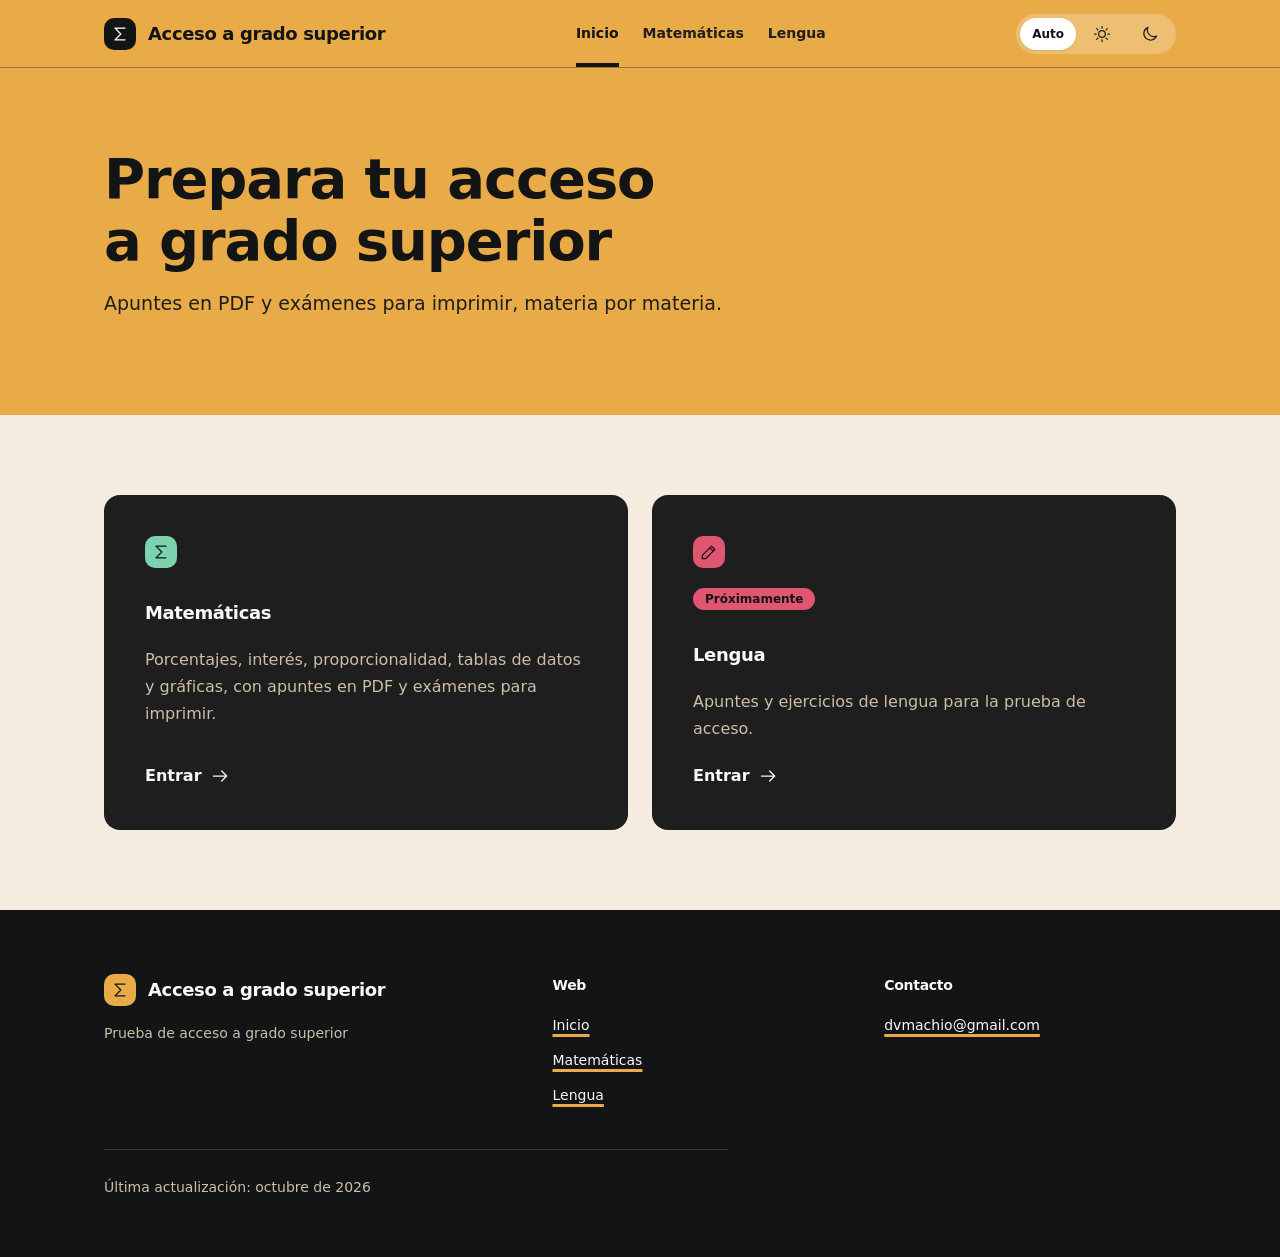
==== commit dffa986a: "Nuevo diseño v2: portada, materia, tema y presentación en colores amarillo, menta y rosa Co-Authored" ====
--- a/index.html
+++ b/index.html
@@ -1,5 +1,5 @@
 <!DOCTYPE html>
-<html lang="es">
+<html lang="es" data-variante="amarillo">
 <head>
 <meta charset="utf-8">
 <meta name="viewport" content="width=device-width, initial-scale=1, viewport-fit=cover">
@@ -11,22 +11,21 @@
 <meta name="description" content="Apuntes en PDF y exámenes para imprimir para preparar la prueba de acceso a grado superior.">
 </head>
 <body data-pagina="inicio">
-<a class="ds-skip" href="#main">Saltar al contenido</a>
+<a class="ds-skip" href="#contenido">Saltar al contenido</a>
 <div id="cabecera"></div>
 
-<main id="main">
-  <section class="portada">
+<main id="contenido">
+  <section class="ds-section">
     <div class="ds-container">
-      <p class="ds-label" id="etiqueta"></p>
-      <h1 id="titulo"></h1>
+      <h1 class="ds-display" id="titulo"></h1>
       <p class="ds-lead" id="subtitulo"></p>
     </div>
   </section>
 
-  <section class="ds-section portada__materias" aria-labelledby="h-materias">
+  <section class="ds-section" aria-labelledby="h-materias">
     <div class="ds-container">
       <h2 class="ds-sr-only" id="h-materias">Materias</h2>
-      <div class="materias" id="materias"></div>
+      <div class="ds-grid ds-grid--2" id="materias"></div>
     </div>
   </section>
 </main>
@@ -34,8 +33,6 @@
 <div id="pie"></div>
 
 <script src="datos/sitio.js"></script>
-<script src="matematicas/datos/temario.js"></script>
-<script src="matematicas/datos/preguntas.js"></script>
 <script src="js/iconos.js"></script>
 <script src="js/app.js"></script>
 <script src="js/portada.js"></script>
--- a/css/variables.css
+++ b/css/variables.css
@@ -1,193 +1,144 @@
-/* Design System · Curso de Matemáticas · v1.2 · 2026-10-10 (v1.1 + marrones, medios, tamaños y capas; tipografía del sistema) */
-/* Generado a partir de colores.json. No edites a mano: cambia la paleta y vuelve a generar. */
+/* Design System · Acceso a grado superior · v2.0 · 2026-10-10 */
+/* Generado a partir de tokens/tokens.json con generador/generar.py. No edites a mano: cambia los tokens y vuelve a generar. */
+/* Origen de la paleta: Colores muestreados de la referencia «Courser» (Behance): negro, amarillo mostaza y crema cálido. */
 :root {
-  /* Primitivos de color (el tono 500 es el color de partida) */
-  --color-primary-50: #f5fbf8;
-  --color-primary-100: #e9f6f0;
-  --color-primary-200: #d3eee0;
-  --color-primary-300: #bae4cf;
-  --color-primary-400: #9fdabc;
-  --color-primary-500: #84cfa9;
-  --color-primary-600: #6fae8e;
-  --color-primary-700: #5a8d73;
-  --color-primary-800: #426854;
-  --color-primary-900: #2a4236;
-  --color-secondary-50: #f8eff2;
-  --color-secondary-100: #eedae2;
-  --color-secondary-200: #deb6c5;
-  --color-secondary-300: #cb8da5;
-  --color-secondary-400: #b76182;
-  --color-secondary-500: #a3345f;
-  --color-secondary-600: #892c50;
-  --color-secondary-700: #6f2341;
-  --color-secondary-800: #521a30;
-  --color-secondary-900: #34111e;
-  --color-accent1-50: #fcf0f6;
-  --color-accent1-100: #f9deea;
-  --color-accent1-200: #f2bdd6;
-  --color-accent1-300: #eb99bf;
-  --color-accent1-400: #e370a6;
-  --color-accent1-500: #db488d;
-  --color-accent1-600: #b83c76;
-  --color-accent1-700: #953160;
-  --color-accent1-800: #6e2446;
-  --color-accent1-900: #46172d;
-  --color-accent2-50: #fdf7fd;
-  --color-accent2-100: #fbeefb;
-  --color-accent2-200: #f7ddf6;
-  --color-accent2-300: #f2caf2;
-  --color-accent2-400: #edb5ec;
-  --color-accent2-500: #e8a0e7;
-  --color-accent2-600: #c386c2;
-  --color-accent2-700: #9e6d9d;
-  --color-accent2-800: #745074;
-  --color-accent2-900: #4a334a;
-  --color-accent3-50: #fffef6;
-  --color-accent3-100: #fffceb;
-  --color-accent3-200: #fff9d7;
-  --color-accent3-300: #fff6c1;
-  --color-accent3-400: #fff3a9;
-  --color-accent3-500: #ffef91;
-  --color-accent3-600: #d6c97a;
-  --color-accent3-700: #ada363;
-  --color-accent3-800: #807848;
-  --color-accent3-900: #524c2e;
-  --color-danger-50: #f9eded;
-  --color-danger-100: #f2d7d5;
-  --color-danger-200: #e4b0ac;
-  --color-danger-300: #d5847e;
-  --color-danger-400: #c4534b;
-  --color-danger-500: #b42318;
-  --color-danger-600: #971d14;
-  --color-danger-700: #7a1810;
-  --color-danger-800: #5a120c;
-  --color-danger-900: #3a0b08;
-  --color-neutral-50: #f8f9f8;
-  --color-neutral-100: #f1f3f2;
-  --color-neutral-200: #dde0de;
-  --color-neutral-300: #bec4c1;
-  --color-neutral-400: #94a09a;
-  --color-neutral-500: #53655c;
-  --color-neutral-600: #44534b;
-  --color-neutral-700: #35413b;
-  --color-neutral-800: #252d29;
-  --color-neutral-900: #161a18;
-
-  /* Semánticos · modo claro (por defecto) */
-  --color-bg-page: #ffffff;
-  --color-bg-surface: #f8f9f8;
-  --color-bg-subtle: #f1f3f2;
-  --color-bg-inverse: #161a18;
-  --color-text-primary: #161a18;
-  --color-text-secondary: #44534b;
-  --color-text-disabled: #94a09a;
-  --color-text-inverse: #ffffff;
-  --color-text-brand: #426854;
-  --color-text-link: #426854;
-  --color-text-link-hover: #2a4236;
-  --color-text-accent: #b83c76;
-  --color-border-default: #dde0de;
-  --color-border-strong: #53655c;
-  --color-border-focus: #b83c76;
-  --color-action-primary-bg: #84cfa9;
-  --color-action-primary-bg-hover: #6fae8e;
-  --color-action-primary-bg-active: #5a8d73;
-  --color-action-primary-text: #1a1a1a;
-  --color-action-secondary-border: #426854;
-  --color-action-secondary-text: #426854;
-  --color-action-disabled-bg: #f1f3f2;
-  --color-action-disabled-text: #94a09a;
-  --color-action-danger-bg: #b42318;
-  --color-action-danger-bg-hover: #971d14;
-  --color-action-danger-text: #ffffff;
-  --color-success-bg: #f5fbf8;
-  --color-success-bg-strong: #e9f6f0;
-  --color-success-border: #5a8d73;
-  --color-success-text: #426854;
-  --color-warning-bg: #fffceb;
-  --color-warning-bg-strong: #fff9d7;
-  --color-warning-border: #807848;
-  --color-warning-text: #524c2e;
-  --color-error-bg: #f9eded;
-  --color-error-bg-strong: #f2d7d5;
-  --color-error-border: #b42318;
-  --color-error-text: #5a120c;
-  --color-info-bg: #fbeefb;
-  --color-info-bg-strong: #f7ddf6;
-  --color-info-border: #9e6d9d;
-  --color-info-text: #745074;
-  --color-tip-bg: #fcf0f6;
-  --color-tip-bg-strong: #f9deea;
-  --color-tip-border: #db488d;
-  --color-tip-text: #6e2446;
-  --color-important-bg: #f8eff2;
-  --color-important-bg-strong: #eedae2;
-  --color-important-border: #a3345f;
-  --color-important-text: #521a30;
-
-  /* Datos (gráficas). -ink = color de texto legible encima */
-  --data-cat-1: #5a8d73;
-  --data-cat-1-ink: #1a1a1a;
-  --data-cat-2: #a3345f;
-  --data-cat-2-ink: #ffffff;
-  --data-cat-3: #db488d;
-  --data-cat-3-ink: #1a1a1a;
-  --data-cat-4: #807848;
+  /* Primitivos de color (el tono 500 de cada rampa es el color de partida) */
+  --color-primary-50: #fdf8f0;
+  --color-primary-100: #fbf2e2;
+  --color-primary-200: #f8e4c4;
+  --color-primary-300: #f3d39f;
+  --color-primary-400: #eebf73;
+  --color-primary-500: #e8ab47;
+  --color-primary-600: #c6933f;
+  --color-primary-700: #a07836;
+  --color-primary-800: #795c2e;
+  --color-primary-900: #534125;
+  --color-accent1-50: #fdf4f2;
+  --color-accent1-100: #fae9e5;
+  --color-accent1-200: #f6d4ca;
+  --color-accent1-300: #f0b9a9;
+  --color-accent1-400: #e99882;
+  --color-accent1-500: #e2785a;
+  --color-accent1-600: #c1684f;
+  --color-accent1-700: #9c5643;
+  --color-accent1-800: #764437;
+  --color-accent1-900: #51322a;
+  --color-menta-50: #f5fbf9;
+  --color-menta-100: #eaf8f2;
+  --color-menta-200: #d5f1e6;
+  --color-menta-300: #bbe8d6;
+  --color-menta-400: #9cdec3;
+  --color-menta-500: #7dd3b0;
+  --color-menta-600: #6cb497;
+  --color-menta-700: #59927c;
+  --color-menta-800: #467060;
+  --color-menta-900: #334d44;
+  --color-rosa-50: #fdf1f3;
+  --color-rosa-100: #fae4e8;
+  --color-rosa-200: #f5c9d1;
+  --color-rosa-300: #efa7b4;
+  --color-rosa-400: #e77e92;
+  --color-rosa-500: #e0556f;
+  --color-rosa-600: #bf4b61;
+  --color-rosa-700: #9a3f51;
+  --color-rosa-800: #753341;
+  --color-rosa-900: #502831;
+  --color-neutral-0: #ffffff;
+  --color-neutral-50: #f9f8f5;
+  --color-neutral-100: #f4eddf;
+  --color-neutral-200: #f3e1c6;
+  --color-neutral-300: #e2d3bd;
+  --color-neutral-400: #ccbea7;
+  --color-neutral-500: #9b836b;
+  --color-neutral-600: #625b50;
+  --color-neutral-700: #3a3633;
+  --color-neutral-750: #272424;
+  --color-neutral-800: #1e1e1e;
+  --color-neutral-900: #131416;
+
+  /* Roles semánticos · tema claro (los componentes usan solo estos) */
+  --color-bg-page: var(--color-neutral-100);
+  --color-bg-surface: var(--color-neutral-0);
+  --color-bg-subtle: var(--color-neutral-50);
+  --color-bg-inverse: var(--color-neutral-900);
+  --color-bg-accent-soft: var(--color-primary-100);
+  --color-text-primary: var(--color-neutral-900);
+  --color-text-secondary: var(--color-neutral-600);
+  --color-text-disabled: var(--color-neutral-500);
+  --color-text-inverse: var(--color-neutral-0);
+  --color-text-brand: var(--color-neutral-900);
+  --color-text-link: var(--color-neutral-900);
+  --color-text-link-hover: var(--color-neutral-600);
+  --color-border-default: var(--color-neutral-300);
+  --color-border-strong: var(--color-neutral-600);
+  --color-border-focus: var(--color-neutral-900);
+  --color-action-primary-bg: var(--color-primary-500);
+  --color-action-primary-bg-hover: var(--color-primary-400);
+  --color-action-primary-bg-active: var(--color-primary-600);
+  --color-action-primary-text: var(--color-neutral-900);
+  --color-action-secondary-border: var(--color-neutral-900);
+  --color-action-secondary-text: var(--color-neutral-900);
+  --color-action-secondary-bg-hover: var(--color-neutral-200);
+  --color-action-dark-bg: var(--color-neutral-900);
+  --color-action-dark-bg-hover: var(--color-neutral-700);
+  --color-action-dark-text: var(--color-neutral-0);
+  --color-important-bg: var(--color-primary-100);
+  --color-important-bg-strong: var(--color-primary-200);
+  --color-important-border: var(--color-primary-700);
+  --color-important-text: var(--color-primary-900);
+  --color-success-bg: #e7f3ec;
+  --color-success-border: #2e7d57;
+  --color-success-text: #1b5238;
+  --color-warning-bg: #fdf1d8;
+  --color-warning-border: #a86f00;
+  --color-warning-text: #5f4100;
+  --color-error-bg: #fbe9e7;
+  --color-error-border: #b3261e;
+  --color-error-text: #84160f;
+  --color-info-bg: #eef0f3;
+  --color-info-border: #3b5b82;
+  --color-info-text: #1f3552;
+  --color-overlay-scrim: rgba(19,20,22,0.6);
+
+  /* Colores para gráficas y datos */
+  --data-cat-1: #131416;
+  --data-cat-1-ink: #ffffff;
+  --data-cat-2: #a07836;
+  --data-cat-2-ink: #131416;
+  --data-cat-3: #c1684f;
+  --data-cat-3-ink: #131416;
+  --data-cat-4: #2e7d57;
   --data-cat-4-ink: #ffffff;
-  --data-cat-5: #9e6d9d;
-  --data-cat-5-ink: #1a1a1a;
-  --data-cat-6: #53655c;
-  --data-cat-6-ink: #ffffff;
-  --data-seq-1: #e9f6f0;
-  --data-seq-1-ink: #1a1a1a;
-  --data-seq-2: #d3eee0;
-  --data-seq-2-ink: #1a1a1a;
-  --data-seq-3: #bae4cf;
-  --data-seq-3-ink: #1a1a1a;
-  --data-seq-4: #9fdabc;
-  --data-seq-4-ink: #1a1a1a;
-  --data-seq-5: #84cfa9;
-  --data-seq-5-ink: #1a1a1a;
-  --data-seq-6: #5a8d73;
-  --data-seq-6-ink: #1a1a1a;
-  --data-seq-7: #2a4236;
-  --data-seq-7-ink: #ffffff;
-  --data-div-1: #5a8d73;
-  --data-div-1-ink: #1a1a1a;
-  --data-div-2: #bae4cf;
-  --data-div-2-ink: #1a1a1a;
-  --data-div-3: #f1f3f2;
-  --data-div-3-ink: #1a1a1a;
-  --data-div-4: #cb8da5;
-  --data-div-4-ink: #1a1a1a;
-  --data-div-5: #6f2341;
-  --data-div-5-ink: #ffffff;
-
-  /* Tipografía */
+  --data-cat-5: #3b5b82;
+  --data-cat-5-ink: #ffffff;
+  --data-cat-6: #9b836b;
+  --data-cat-6-ink: #131416;
+
+  /* Tipografía, espaciado, formas, movimiento, tamaños y capas */
   --font-family-heading: -apple-system, "system-ui", "Segoe UI", Roboto, Helvetica, Arial, sans-serif;
   --font-family-body: -apple-system, "system-ui", "Segoe UI", Roboto, Helvetica, Arial, sans-serif;
   --font-family-mono: ui-monospace, "SF Mono", Menlo, Consolas, monospace;
   --font-size-display: 56px;
-  --font-size-h1: 40px;
-  --font-size-h2: 28px;
-  --font-size-h3: 20px;
+  --font-size-h1: 44px;
+  --font-size-h2: 32px;
+  --font-size-h3: 22px;
   --font-size-h4: 18px;
   --font-size-h5: 16px;
   --font-size-h6: 14px;
-  --font-size-body-l: 18px;
+  --font-size-body-l: 19px;
   --font-size-body: 16px;
   --font-size-body-s: 14px;
   --font-size-caption: 12px;
   --font-size-label: 12px;
-  --line-height-display: 64px;
-  --line-height-h1: 48px;
-  --line-height-h2: 36px;
-  --line-height-h3: 28px;
+  --line-height-display: 62px;
+  --line-height-h1: 52px;
+  --line-height-h2: 40px;
+  --line-height-h3: 30px;
   --line-height-h4: 26px;
   --line-height-h5: 24px;
   --line-height-h6: 20px;
-  --line-height-body-l: 30px;
-  --line-height-body: 26px;
+  --line-height-body-l: 32px;
+  --line-height-body: 27px;
   --line-height-body-s: 22px;
   --line-height-caption: 18px;
   --line-height-label: 18px;
@@ -196,9 +147,7 @@
   --font-weight-bold: 800;
   --tracking-normal: 0;
   --tracking-label: 0.08em;
-  --tracking-tight: -0.01em;
-
-  /* Espaciado, radios, bordes, sombras, movimiento */
+  --tracking-tight: -0.02em;
   --space-1: 4px;
   --space-2: 8px;
   --space-3: 12px;
@@ -210,274 +159,376 @@
   --space-12: 48px;
   --space-16: 64px;
   --space-20: 80px;
+  --space-24: 96px;
+  --space-32: 128px;
   --radius-none: 0;
-  --radius-sm: 4px;
-  --radius-md: 8px;
-  --radius-lg: 12px;
+  --radius-sm: 6px;
+  --radius-md: 10px;
+  --radius-lg: 16px;
+  --radius-xl: 24px;
   --radius-pill: 999px;
   --border-hairline: 1px;
   --border-strong: 2px;
   --border-accent: 4px;
   --shadow-none: none;
-  --shadow-sm: 0 1px 3px rgba(26,26,26,.08);
-  --shadow-md: 0 4px 12px rgba(26,26,26,.12);
-  --opacity-disabled: 0.4;
-  --opacity-hover-overlay: 0.08;
-  --opacity-pressed-overlay: 0.16;
-  --opacity-scrim: 0.6;
+  --shadow-sm: 0 1px 3px rgba(19,20,22,.08);
+  --shadow-md: 0 8px 24px rgba(19,20,22,.14);
+  --opacity-disabled: 0.45;
   --motion-duration-fast: 120ms;
   --motion-duration-base: 200ms;
   --motion-ease: cubic-bezier(.2,0,0,1);
   --grid-gutter: 24px;
-  --container-max: 1080px;
-  --overlay-scrim: rgba(22,26,24, 0.6);
-  --overlay-image: linear-gradient(to top, rgba(22,26,24, 0.75), rgba(22,26,24, 0));
-
-  /* ---- v1.2 ---- */
-  /* Neutros marrones (sustituyen a los grises verdosos en la web) */
-  --color-brown-50: #faf7f4; --color-brown-100: #f3ede6; --color-brown-200: #e4d9cc; --color-brown-300: #cdbba7; --color-brown-400: #a8927c;
-  --color-brown-500: #84705c; --color-brown-600: #6a5846; --color-brown-700: #504236; --color-brown-800: #382e26; --color-brown-900: #231c17;
-  --color-brown-dark-page: #171210; --color-brown-dark-surface: #211a16; --color-brown-dark-subtle: #2d241e; --color-brown-dark-border: #3d3229;
-  --color-white: #ffffff;
-  /* Superficies sobre medios (visor de PDF, carteles): siempre oscuras, en claro y en oscuro */
-  --color-media-bg: var(--color-brown-900);
-  --color-media-fg: var(--color-white);
-  --color-media-muted: var(--color-brown-200);
-  --color-media-muted-strong: var(--color-brown-300);
-  --color-media-accent: var(--color-primary-300);
-  --color-media-accent-hover: var(--color-primary-500);
-  --color-media-accent-ink: var(--color-brown-900);
-  --color-media-scrim: color-mix(in srgb, var(--color-brown-dark-page) 95%, transparent);
-  --color-media-shade: color-mix(in srgb, var(--color-brown-dark-page) 60%, transparent);
-  --color-media-watermark: color-mix(in srgb, var(--color-media-fg) 13%, transparent);
-  --color-media-control-bg: color-mix(in srgb, var(--color-media-fg) 10%, transparent);
-  --color-media-control-bg-hover: color-mix(in srgb, var(--color-media-fg) 22%, transparent);
-  --color-media-control-border: color-mix(in srgb, var(--color-media-fg) 25%, transparent);
-  --color-media-outline: color-mix(in srgb, var(--color-media-fg) 55%, transparent);
-  --shadow-media: 0 20px 60px color-mix(in srgb, var(--color-brown-dark-page) 50%, transparent);
-  /* Tamaños de componentes y capas */
-  --border-heavy: 6px;
+  --container-max: 1120px;
+  --container-narrow: 720px;
   --size-touch: 44px;
-  --size-round-md: 42px;
-  --size-round-lg: 46px;
+  --size-icon: 20px;
+  --size-icon-lg: 28px;
   --size-tile: 72px;
-  --size-thumb: 104px;
-  --size-thumb-sm: 84px;
   --size-nav-offset: 88px;
-  --size-viewer-gutter: 64px;
-  --size-card-min: 22rem;
+  --layer-sticky: 50;
+  --layer-dropdown: 60;
+  --layer-toast: 70;
   --layer-modal: 300;
   --layer-modal-control: 301;
   color-scheme: light dark;
 }
 
-/* Modo oscuro automático (según el dispositivo) */
+/* Tema oscuro automático (según el sistema), salvo que se fuerce el claro */
 @media (prefers-color-scheme: dark) {
   :root:not([data-theme="light"]) {
-    --color-bg-page: #101412;
-    --color-bg-surface: #181d1b;
-    --color-bg-subtle: #222a26;
-    --color-bg-inverse: #eff1f0;
-    --color-text-primary: #eff1f0;
-    --color-text-secondary: #b9c1bd;
-    --color-text-disabled: #677e73;
-    --color-text-inverse: #101412;
-    --color-text-brand: #84cfa9;
-    --color-text-link: #84cfa9;
-    --color-text-link-hover: #9fdabc;
-    --color-text-accent: #e370a6;
-    --color-border-default: #37433d;
-    --color-border-strong: #60766b;
-    --color-border-focus: #db488d;
-    --color-action-primary-bg: #84cfa9;
-    --color-action-primary-bg-hover: #6fae8e;
-    --color-action-primary-bg-active: #5a8d73;
-    --color-action-primary-text: #1a1a1a;
-    --color-action-secondary-border: #84cfa9;
-    --color-action-secondary-text: #84cfa9;
-    --color-action-disabled-bg: #222a26;
-    --color-action-disabled-text: #677e73;
-    --color-action-danger-bg: #b42318;
-    --color-action-danger-bg-hover: #971d14;
-    --color-action-danger-text: #ffffff;
-    --color-success-bg: #202e27;
-    --color-success-bg-strong: #2c4136;
-    --color-success-border: #84cfa9;
-    --color-success-text: #e9f6f0;
-    --color-warning-bg: #313324;
-    --color-warning-bg-strong: #494930;
-    --color-warning-border: #ffef91;
-    --color-warning-text: #fffceb;
-    --color-error-bg: #271613;
-    --color-error-bg-strong: #371813;
-    --color-error-border: #c4534b;
-    --color-error-text: #f2d7d5;
-    --color-info-bg: #2e2830;
-    --color-info-bg-strong: #443645;
-    --color-info-border: #e8a0e7;
-    --color-info-text: #fbeefb;
-    --color-tip-bg: #2c1b23;
-    --color-tip-bg-strong: #412030;
-    --color-tip-border: #db488d;
-    --color-tip-text: #f9deea;
-    --color-important-bg: #25181d;
-    --color-important-bg-strong: #331c24;
-    --color-important-border: #b76182;
-    --color-important-text: #eedae2;
-    --data-cat-1: #9fdabc;
-    --data-cat-1-ink: #1a1a1a;
-    --data-cat-2: #cb8da5;
-    --data-cat-2-ink: #1a1a1a;
-    --data-cat-3: #e370a6;
-    --data-cat-3-ink: #1a1a1a;
-    --data-cat-4: #ffef91;
-    --data-cat-4-ink: #1a1a1a;
-    --data-cat-5: #edb5ec;
-    --data-cat-5-ink: #1a1a1a;
-    --data-cat-6: #bec4c1;
-    --data-cat-6-ink: #1a1a1a;
-    --shadow-none: none;
-    --shadow-sm: 0 1px 3px rgba(0,0,0,.4);
-    --shadow-md: 0 4px 12px rgba(0,0,0,.5);
+    --color-bg-page: var(--color-neutral-900);
+    --color-bg-surface: var(--color-neutral-800);
+    --color-bg-subtle: var(--color-neutral-750);
+    --color-bg-inverse: var(--color-neutral-50);
+    --color-bg-accent-soft: #3a2f1a;
+    --color-text-primary: var(--color-neutral-50);
+    --color-text-secondary: var(--color-neutral-400);
+    --color-text-disabled: var(--color-neutral-600);
+    --color-text-inverse: var(--color-neutral-900);
+    --color-text-brand: var(--color-primary-400);
+    --color-text-link: var(--color-neutral-50);
+    --color-text-link-hover: var(--color-primary-300);
+    --color-border-default: var(--color-neutral-700);
+    --color-border-strong: var(--color-neutral-500);
+    --color-border-focus: var(--color-primary-300);
+    --color-action-secondary-border: var(--color-neutral-50);
+    --color-action-secondary-text: var(--color-neutral-50);
+    --color-action-secondary-bg-hover: var(--color-neutral-750);
+    --color-action-dark-bg: var(--color-neutral-50);
+    --color-action-dark-bg-hover: var(--color-neutral-200);
+    --color-action-dark-text: var(--color-neutral-900);
+    --color-important-bg: #3a2f1a;
+    --color-important-bg-strong: #4d3b1c;
+    --color-important-border: var(--color-primary-500);
+    --color-important-text: var(--color-primary-200);
+    --color-success-bg: #14261c;
+    --color-success-border: #5fb88a;
+    --color-success-text: #a7e0c2;
+    --color-warning-bg: #2c2210;
+    --color-warning-border: #e8ab47;
+    --color-warning-text: #f4d29e;
+    --color-error-bg: #2c1412;
+    --color-error-border: #f08a82;
+    --color-error-text: #f8c1bc;
+    --color-info-bg: #172230;
+    --color-info-border: #7fa6d6;
+    --color-info-text: #c4d8f0;
+    --color-overlay-scrim: rgba(0,0,0,0.7);
+    --data-cat-1: #f9f8f5;
+    --data-cat-1-ink: #131416;
+    --data-cat-2: #eebf73;
+    --data-cat-2-ink: #131416;
+    --data-cat-3: #e99882;
+    --data-cat-3-ink: #131416;
+    --data-cat-4: #5fb88a;
+    --data-cat-4-ink: #131416;
+    --data-cat-5: #7fa6d6;
+    --data-cat-5-ink: #131416;
+    --data-cat-6: #ccbea7;
+    --data-cat-6-ink: #131416;
+    --shadow-sm: 0 1px 3px rgba(0,0,0,.5);
+    --shadow-md: 0 8px 24px rgba(0,0,0,.6);
   }
 }
-
-/* Modo oscuro forzado con <html data-theme="dark"> */
+/* Tema oscuro forzado con el interruptor */
 :root[data-theme="dark"] {
+  --color-bg-page: var(--color-neutral-900);
+  --color-bg-surface: var(--color-neutral-800);
+  --color-bg-subtle: var(--color-neutral-750);
+  --color-bg-inverse: var(--color-neutral-50);
+  --color-bg-accent-soft: #3a2f1a;
+  --color-text-primary: var(--color-neutral-50);
+  --color-text-secondary: var(--color-neutral-400);
+  --color-text-disabled: var(--color-neutral-600);
+  --color-text-inverse: var(--color-neutral-900);
+  --color-text-brand: var(--color-primary-400);
+  --color-text-link: var(--color-neutral-50);
+  --color-text-link-hover: var(--color-primary-300);
+  --color-border-default: var(--color-neutral-700);
+  --color-border-strong: var(--color-neutral-500);
+  --color-border-focus: var(--color-primary-300);
+  --color-action-secondary-border: var(--color-neutral-50);
+  --color-action-secondary-text: var(--color-neutral-50);
+  --color-action-secondary-bg-hover: var(--color-neutral-750);
+  --color-action-dark-bg: var(--color-neutral-50);
+  --color-action-dark-bg-hover: var(--color-neutral-200);
+  --color-action-dark-text: var(--color-neutral-900);
+  --color-important-bg: #3a2f1a;
+  --color-important-bg-strong: #4d3b1c;
+  --color-important-border: var(--color-primary-500);
+  --color-important-text: var(--color-primary-200);
+  --color-success-bg: #14261c;
+  --color-success-border: #5fb88a;
+  --color-success-text: #a7e0c2;
+  --color-warning-bg: #2c2210;
+  --color-warning-border: #e8ab47;
+  --color-warning-text: #f4d29e;
+  --color-error-bg: #2c1412;
+  --color-error-border: #f08a82;
+  --color-error-text: #f8c1bc;
+  --color-info-bg: #172230;
+  --color-info-border: #7fa6d6;
+  --color-info-text: #c4d8f0;
+  --color-overlay-scrim: rgba(0,0,0,0.7);
+  --data-cat-1: #f9f8f5;
+  --data-cat-1-ink: #131416;
+  --data-cat-2: #eebf73;
+  --data-cat-2-ink: #131416;
+  --data-cat-3: #e99882;
+  --data-cat-3-ink: #131416;
+  --data-cat-4: #5fb88a;
+  --data-cat-4-ink: #131416;
+  --data-cat-5: #7fa6d6;
+  --data-cat-5-ink: #131416;
+  --data-cat-6: #ccbea7;
+  --data-cat-6-ink: #131416;
+  --shadow-sm: 0 1px 3px rgba(0,0,0,.5);
+  --shadow-md: 0 8px 24px rgba(0,0,0,.6);
   color-scheme: dark;
-  --color-bg-page: #101412;
-  --color-bg-surface: #181d1b;
-  --color-bg-subtle: #222a26;
-  --color-bg-inverse: #eff1f0;
-  --color-text-primary: #eff1f0;
-  --color-text-secondary: #b9c1bd;
-  --color-text-disabled: #677e73;
-  --color-text-inverse: #101412;
-  --color-text-brand: #84cfa9;
-  --color-text-link: #84cfa9;
-  --color-text-link-hover: #9fdabc;
-  --color-text-accent: #e370a6;
-  --color-border-default: #37433d;
-  --color-border-strong: #60766b;
-  --color-border-focus: #db488d;
-  --color-action-primary-bg: #84cfa9;
-  --color-action-primary-bg-hover: #6fae8e;
-  --color-action-primary-bg-active: #5a8d73;
-  --color-action-primary-text: #1a1a1a;
-  --color-action-secondary-border: #84cfa9;
-  --color-action-secondary-text: #84cfa9;
-  --color-action-disabled-bg: #222a26;
-  --color-action-disabled-text: #677e73;
-  --color-action-danger-bg: #b42318;
-  --color-action-danger-bg-hover: #971d14;
-  --color-action-danger-text: #ffffff;
-  --color-success-bg: #202e27;
-  --color-success-bg-strong: #2c4136;
-  --color-success-border: #84cfa9;
-  --color-success-text: #e9f6f0;
-  --color-warning-bg: #313324;
-  --color-warning-bg-strong: #494930;
-  --color-warning-border: #ffef91;
-  --color-warning-text: #fffceb;
-  --color-error-bg: #271613;
-  --color-error-bg-strong: #371813;
-  --color-error-border: #c4534b;
-  --color-error-text: #f2d7d5;
-  --color-info-bg: #2e2830;
-  --color-info-bg-strong: #443645;
-  --color-info-border: #e8a0e7;
-  --color-info-text: #fbeefb;
-  --color-tip-bg: #2c1b23;
-  --color-tip-bg-strong: #412030;
-  --color-tip-border: #db488d;
-  --color-tip-text: #f9deea;
-  --color-important-bg: #25181d;
-  --color-important-bg-strong: #331c24;
-  --color-important-border: #b76182;
-  --color-important-text: #eedae2;
-  --data-cat-1: #9fdabc;
-  --data-cat-1-ink: #1a1a1a;
-  --data-cat-2: #cb8da5;
-  --data-cat-2-ink: #1a1a1a;
-  --data-cat-3: #e370a6;
-  --data-cat-3-ink: #1a1a1a;
-  --data-cat-4: #ffef91;
-  --data-cat-4-ink: #1a1a1a;
-  --data-cat-5: #edb5ec;
-  --data-cat-5-ink: #1a1a1a;
-  --data-cat-6: #bec4c1;
-  --data-cat-6-ink: #1a1a1a;
-  --shadow-none: none;
-  --shadow-sm: 0 1px 3px rgba(0,0,0,.4);
-  --shadow-md: 0 4px 12px rgba(0,0,0,.5);
 }
 :root[data-theme="light"] { color-scheme: light; }
+
+/* Secciones y tarjetas negras: los mismos componentes cambian de roles dentro de .ds-on-dark, .ds-section--dark, .ds-card--dark, .ds-hero--dark, .ds-banner, .ds-footer y .ds-visor (igual en claro y en oscuro) */
+.ds-on-dark, .ds-section--dark, .ds-card--dark, .ds-hero--dark, .ds-banner, .ds-footer, .ds-visor {
+  --color-bg-page: var(--color-neutral-900);
+  --color-bg-surface: var(--color-neutral-800);
+  --color-bg-subtle: var(--color-neutral-750);
+  --color-bg-inverse: var(--color-neutral-50);
+  --color-bg-accent-soft: #3a2f1a;
+  --color-text-primary: var(--color-neutral-50);
+  --color-text-secondary: var(--color-neutral-400);
+  --color-text-disabled: var(--color-neutral-600);
+  --color-text-inverse: var(--color-neutral-900);
+  --color-text-brand: var(--color-primary-400);
+  --color-text-link: var(--color-neutral-50);
+  --color-text-link-hover: var(--color-primary-300);
+  --color-border-default: var(--color-neutral-700);
+  --color-border-strong: var(--color-neutral-500);
+  --color-border-focus: var(--color-primary-300);
+  --color-action-secondary-border: var(--color-neutral-50);
+  --color-action-secondary-text: var(--color-neutral-50);
+  --color-action-secondary-bg-hover: var(--color-neutral-750);
+  --color-action-dark-bg: var(--color-neutral-50);
+  --color-action-dark-bg-hover: var(--color-neutral-200);
+  --color-action-dark-text: var(--color-neutral-900);
+  --color-important-bg: #3a2f1a;
+  --color-important-bg-strong: #4d3b1c;
+  --color-important-border: var(--color-primary-500);
+  --color-important-text: var(--color-primary-200);
+  --color-success-bg: #14261c;
+  --color-success-border: #5fb88a;
+  --color-success-text: #a7e0c2;
+  --color-warning-bg: #2c2210;
+  --color-warning-border: #e8ab47;
+  --color-warning-text: #f4d29e;
+  --color-error-bg: #2c1412;
+  --color-error-border: #f08a82;
+  --color-error-text: #f8c1bc;
+  --color-info-bg: #172230;
+  --color-info-border: #7fa6d6;
+  --color-info-text: #c4d8f0;
+  background: var(--color-bg-page);
+  color: var(--color-text-primary);
+  color-scheme: dark;
+}
+
+/* Variantes: data-variante en <html>. Menú y banda superior en el color de la variante; el contenido usa su gama (amarillo = general, matematicas = menta, lengua = rosa rojizo) */
+[data-variante="amarillo"] {
+  --color-bg-accent-soft: var(--color-primary-100);
+  --color-action-primary-bg: var(--color-primary-500);
+  --color-action-primary-bg-hover: var(--color-primary-300);
+  --color-action-primary-bg-active: var(--color-primary-400);
+  --color-important-bg: var(--color-primary-100);
+  --color-important-bg-strong: var(--color-primary-200);
+  --color-important-border: var(--color-primary-700);
+  --color-important-text: var(--color-primary-900);
+}
+[data-variante="amarillo"] .ds-navbar, [data-variante="amarillo"] main > section:first-child {
+  --color-bg-page: var(--color-primary-500);
+  --color-bg-surface: var(--color-neutral-0);
+  --color-bg-subtle: var(--color-primary-400);
+  --color-bg-accent-soft: var(--color-primary-400);
+  --color-text-primary: var(--color-neutral-900);
+  --color-text-secondary: var(--color-neutral-800);
+  --color-text-brand: var(--color-neutral-900);
+  --color-text-link: var(--color-neutral-900);
+  --color-text-link-hover: var(--color-neutral-700);
+  --color-border-default: var(--color-primary-700);
+  --color-border-strong: var(--color-neutral-900);
+  --color-border-focus: var(--color-neutral-900);
+  --color-action-primary-bg: var(--color-neutral-900);
+  --color-action-primary-bg-hover: var(--color-neutral-700);
+  --color-action-primary-bg-active: var(--color-neutral-800);
+  --color-action-primary-text: var(--color-neutral-0);
+  --color-action-secondary-border: var(--color-neutral-900);
+  --color-action-secondary-text: var(--color-neutral-900);
+  --color-action-secondary-bg-hover: var(--color-primary-400);
+  --color-important-bg: var(--color-primary-300);
+  --color-important-border: var(--color-neutral-900);
+  --color-important-text: var(--color-neutral-900);
+  background: var(--color-bg-page);
+  color: var(--color-text-primary);
+  color-scheme: light;
+}
+[data-variante="matematicas"] {
+  --color-bg-accent-soft: var(--color-menta-100);
+  --color-action-primary-bg: var(--color-menta-500);
+  --color-action-primary-bg-hover: var(--color-menta-300);
+  --color-action-primary-bg-active: var(--color-menta-400);
+  --color-important-bg: var(--color-menta-100);
+  --color-important-bg-strong: var(--color-menta-200);
+  --color-important-border: var(--color-menta-700);
+  --color-important-text: var(--color-menta-900);
+}
+[data-variante="matematicas"] .ds-navbar, [data-variante="matematicas"] main > section:first-child {
+  --color-bg-page: var(--color-menta-500);
+  --color-bg-surface: var(--color-neutral-0);
+  --color-bg-subtle: var(--color-menta-400);
+  --color-bg-accent-soft: var(--color-menta-400);
+  --color-text-primary: var(--color-neutral-900);
+  --color-text-secondary: var(--color-neutral-800);
+  --color-text-brand: var(--color-neutral-900);
+  --color-text-link: var(--color-neutral-900);
+  --color-text-link-hover: var(--color-neutral-700);
+  --color-border-default: var(--color-menta-700);
+  --color-border-strong: var(--color-neutral-900);
+  --color-border-focus: var(--color-neutral-900);
+  --color-action-primary-bg: var(--color-neutral-900);
+  --color-action-primary-bg-hover: var(--color-neutral-700);
+  --color-action-primary-bg-active: var(--color-neutral-800);
+  --color-action-primary-text: var(--color-neutral-0);
+  --color-action-secondary-border: var(--color-neutral-900);
+  --color-action-secondary-text: var(--color-neutral-900);
+  --color-action-secondary-bg-hover: var(--color-menta-400);
+  --color-important-bg: var(--color-menta-300);
+  --color-important-border: var(--color-neutral-900);
+  --color-important-text: var(--color-neutral-900);
+  background: var(--color-bg-page);
+  color: var(--color-text-primary);
+  color-scheme: light;
+}
+[data-variante="lengua"] {
+  --color-bg-accent-soft: var(--color-rosa-100);
+  --color-action-primary-bg: var(--color-rosa-500);
+  --color-action-primary-bg-hover: var(--color-rosa-300);
+  --color-action-primary-bg-active: var(--color-rosa-400);
+  --color-important-bg: var(--color-rosa-100);
+  --color-important-bg-strong: var(--color-rosa-200);
+  --color-important-border: var(--color-rosa-700);
+  --color-important-text: var(--color-rosa-900);
+}
+[data-variante="lengua"] .ds-navbar, [data-variante="lengua"] main > section:first-child {
+  --color-bg-page: var(--color-rosa-500);
+  --color-bg-surface: var(--color-neutral-0);
+  --color-bg-subtle: var(--color-rosa-400);
+  --color-bg-accent-soft: var(--color-rosa-400);
+  --color-text-primary: var(--color-neutral-900);
+  --color-text-secondary: var(--color-neutral-800);
+  --color-text-brand: var(--color-neutral-900);
+  --color-text-link: var(--color-neutral-900);
+  --color-text-link-hover: var(--color-neutral-700);
+  --color-border-default: var(--color-rosa-700);
+  --color-border-strong: var(--color-neutral-900);
+  --color-border-focus: var(--color-neutral-900);
+  --color-action-primary-bg: var(--color-neutral-900);
+  --color-action-primary-bg-hover: var(--color-neutral-700);
+  --color-action-primary-bg-active: var(--color-neutral-800);
+  --color-action-primary-text: var(--color-neutral-0);
+  --color-action-secondary-border: var(--color-neutral-900);
+  --color-action-secondary-text: var(--color-neutral-900);
+  --color-action-secondary-bg-hover: var(--color-rosa-400);
+  --color-important-bg: var(--color-rosa-300);
+  --color-important-border: var(--color-neutral-900);
+  --color-important-text: var(--color-neutral-900);
+  background: var(--color-bg-page);
+  color: var(--color-text-primary);
+  color-scheme: light;
+}
+
+/* Lengua: el acento de marca pasa de amarillo a coral (propuesta por aprobar) */
+[data-materia="lengua"] {
+  --color-action-primary-bg: var(--color-accent1-500);
+  --color-action-primary-bg-hover: var(--color-accent1-400);
+  --color-action-primary-bg-active: var(--color-accent1-600);
+  --color-important-bg: var(--color-accent1-100);
+  --color-important-bg-strong: var(--color-accent1-200);
+  --color-important-border: var(--color-accent1-700);
+  --color-important-text: var(--color-accent1-900);
+}
 
 /* Impresión: siempre claro, colores exactos, sin sombras */
 @media print {
   :root, :root[data-theme="dark"] {
-    --color-bg-page: #ffffff;
-    --color-bg-surface: #f8f9f8;
-    --color-bg-subtle: #f1f3f2;
-    --color-bg-inverse: #161a18;
-    --color-text-primary: #161a18;
-    --color-text-secondary: #44534b;
-    --color-text-disabled: #94a09a;
-    --color-text-inverse: #ffffff;
-    --color-text-brand: #426854;
-    --color-text-link: #426854;
-    --color-text-link-hover: #2a4236;
-    --color-text-accent: #b83c76;
-    --color-border-default: #dde0de;
-    --color-border-strong: #53655c;
-    --color-border-focus: #b83c76;
-    --color-action-primary-bg: #84cfa9;
-    --color-action-primary-bg-hover: #6fae8e;
-    --color-action-primary-bg-active: #5a8d73;
-    --color-action-primary-text: #1a1a1a;
-    --color-action-secondary-border: #426854;
-    --color-action-secondary-text: #426854;
-    --color-action-disabled-bg: #f1f3f2;
-    --color-action-disabled-text: #94a09a;
-    --color-action-danger-bg: #b42318;
-    --color-action-danger-bg-hover: #971d14;
-    --color-action-danger-text: #ffffff;
-    --color-success-bg: #f5fbf8;
-    --color-success-bg-strong: #e9f6f0;
-    --color-success-border: #5a8d73;
-    --color-success-text: #426854;
-    --color-warning-bg: #fffceb;
-    --color-warning-bg-strong: #fff9d7;
-    --color-warning-border: #807848;
-    --color-warning-text: #524c2e;
-    --color-error-bg: #f9eded;
-    --color-error-bg-strong: #f2d7d5;
-    --color-error-border: #b42318;
-    --color-error-text: #5a120c;
-    --color-info-bg: #fbeefb;
-    --color-info-bg-strong: #f7ddf6;
-    --color-info-border: #9e6d9d;
-    --color-info-text: #745074;
-    --color-tip-bg: #fcf0f6;
-    --color-tip-bg-strong: #f9deea;
-    --color-tip-border: #db488d;
-    --color-tip-text: #6e2446;
-    --color-important-bg: #f8eff2;
-    --color-important-bg-strong: #eedae2;
-    --color-important-border: #a3345f;
-    --color-important-text: #521a30;
-    --data-cat-1: #5a8d73;
-    --data-cat-1-ink: #1a1a1a;
-    --data-cat-2: #a3345f;
-    --data-cat-2-ink: #ffffff;
-    --data-cat-3: #db488d;
-    --data-cat-3-ink: #1a1a1a;
-    --data-cat-4: #807848;
+    --color-bg-page: var(--color-neutral-100);
+    --color-bg-surface: var(--color-neutral-0);
+    --color-bg-subtle: var(--color-neutral-50);
+    --color-bg-inverse: var(--color-neutral-900);
+    --color-bg-accent-soft: var(--color-primary-100);
+    --color-text-primary: var(--color-neutral-900);
+    --color-text-secondary: var(--color-neutral-600);
+    --color-text-disabled: var(--color-neutral-500);
+    --color-text-inverse: var(--color-neutral-0);
+    --color-text-brand: var(--color-neutral-900);
+    --color-text-link: var(--color-neutral-900);
+    --color-text-link-hover: var(--color-neutral-600);
+    --color-border-default: var(--color-neutral-300);
+    --color-border-strong: var(--color-neutral-600);
+    --color-border-focus: var(--color-neutral-900);
+    --color-action-secondary-border: var(--color-neutral-900);
+    --color-action-secondary-text: var(--color-neutral-900);
+    --color-action-secondary-bg-hover: var(--color-neutral-200);
+    --color-action-dark-bg: var(--color-neutral-900);
+    --color-action-dark-bg-hover: var(--color-neutral-700);
+    --color-action-dark-text: var(--color-neutral-0);
+    --color-important-bg: var(--color-primary-100);
+    --color-important-bg-strong: var(--color-primary-200);
+    --color-important-border: var(--color-primary-700);
+    --color-important-text: var(--color-primary-900);
+    --color-success-bg: #e7f3ec;
+    --color-success-border: #2e7d57;
+    --color-success-text: #1b5238;
+    --color-warning-bg: #fdf1d8;
+    --color-warning-border: #a86f00;
+    --color-warning-text: #5f4100;
+    --color-error-bg: #fbe9e7;
+    --color-error-border: #b3261e;
+    --color-error-text: #84160f;
+    --color-info-bg: #eef0f3;
+    --color-info-border: #3b5b82;
+    --color-info-text: #1f3552;
+    --color-overlay-scrim: rgba(19,20,22,0.6);
+    --data-cat-1: #131416;
+    --data-cat-1-ink: #ffffff;
+    --data-cat-2: #a07836;
+    --data-cat-2-ink: #131416;
+    --data-cat-3: #c1684f;
+    --data-cat-3-ink: #131416;
+    --data-cat-4: #2e7d57;
     --data-cat-4-ink: #ffffff;
-    --data-cat-5: #9e6d9d;
-    --data-cat-5-ink: #1a1a1a;
-    --data-cat-6: #53655c;
-    --data-cat-6-ink: #ffffff;
+    --data-cat-5: #3b5b82;
+    --data-cat-5-ink: #ffffff;
+    --data-cat-6: #9b836b;
+    --data-cat-6-ink: #131416;
     --shadow-sm: none;
     --shadow-md: none;
   }
--- a/css/componentes.css
+++ b/css/componentes.css
@@ -1,180 +1,338 @@
-/* Design System · componentes web y de documento.
-   Usa SOLO variables de variables.css (carga ese archivo antes). No tiene colores propios:
-   si cambias la paleta en colores.json y regeneras, este archivo no cambia. */
-
-/* ===== Base ===== */
-*,*::before,*::after{box-sizing:border-box}
-html{scroll-padding-top:calc(72px + env(safe-area-inset-top,0px));-webkit-text-size-adjust:100%}
-body{margin:0;background:var(--color-bg-page);color:var(--color-text-primary);font:var(--font-weight-regular) var(--font-size-body)/var(--line-height-body) var(--font-family-body)}
-h1,h2,h3{font-family:var(--font-family-heading);font-weight:var(--font-weight-semibold);margin:0 0 var(--space-3);letter-spacing:var(--tracking-tight)}
-h4,h5,h6{font-family:var(--font-family-body);font-weight:var(--font-weight-semibold);margin:0 0 var(--space-2)}
-h1,.ds-h1{font-size:clamp(30px,5vw,var(--font-size-h1));line-height:1.2}
-h2,.ds-h2{font-size:var(--font-size-h2);line-height:var(--line-height-h2)}
-h3,.ds-h3{font-size:var(--font-size-h3);line-height:var(--line-height-h3)}
-h4{font-size:var(--font-size-h4);line-height:var(--line-height-h4)}h5{font-size:var(--font-size-h5);line-height:var(--line-height-h5)}h6{font-size:var(--font-size-h6);line-height:var(--line-height-h6)}
-.ds-display{font:var(--font-weight-semibold) clamp(36px,7vw,var(--font-size-display))/1.15 var(--font-family-heading)}
-p{margin:0 0 var(--space-4);max-width:70ch}
-.ds-lead{font-size:var(--font-size-body-l);line-height:var(--line-height-body-l);color:var(--color-text-secondary)}
-.ds-small{font-size:var(--font-size-body-s);line-height:var(--line-height-body-s)}
-.ds-caption{font-size:var(--font-size-caption);line-height:var(--line-height-caption);color:var(--color-text-secondary)}
-.ds-label{font:var(--font-weight-semibold) var(--font-size-label)/var(--line-height-label) var(--font-family-body);letter-spacing:var(--tracking-label);text-transform:uppercase;color:var(--color-text-accent)}
-.ds-muted{color:var(--color-text-secondary)}
-code,kbd,.ds-mono{font-family:var(--font-family-mono);font-size:.875em}
-code{background:var(--color-bg-subtle);padding:1px 6px;border-radius:var(--radius-sm)}
-pre{background:var(--color-bg-surface);border:var(--border-hairline) solid var(--color-border-default);border-radius:var(--radius-md);padding:var(--space-4);overflow-x:auto;font:var(--font-size-body-s)/1.5 var(--font-family-mono)}
-pre code{background:none;padding:0}
-a{color:var(--color-text-link);text-underline-offset:3px}a:hover{color:var(--color-text-link-hover)}
-hr,.ds-divider{border:0;border-top:var(--border-hairline) solid var(--color-border-default);margin:var(--space-6) 0}
-:focus-visible{outline:var(--border-strong) solid var(--color-border-focus);outline-offset:2px}
-.ds-container{width:100%;max-width:var(--container-max);margin-inline:auto;padding-inline:var(--space-4)}
-@media(min-width:768px){.ds-container{padding-inline:var(--space-6)}}@media(min-width:1024px){.ds-container{padding-inline:var(--space-8)}}
-.ds-section{padding-block:var(--space-12)}.ds-section--alt{background:var(--color-bg-surface)}
-.ds-grid{display:grid;gap:var(--grid-gutter);grid-template-columns:repeat(auto-fit,minmax(260px,1fr))}
-.ds-grid--2{grid-template-columns:repeat(auto-fit,minmax(320px,1fr))}.ds-grid--4{grid-template-columns:repeat(auto-fit,minmax(200px,1fr))}
-.ds-stack>*+*{margin-top:var(--space-4)}.ds-row{display:flex;gap:var(--space-4);align-items:center;flex-wrap:wrap}.ds-row--between{justify-content:space-between}
-.ds-sr-only{position:absolute;width:1px;height:1px;overflow:hidden;clip:rect(0 0 0 0);white-space:nowrap}
-.ds-skip{position:absolute;left:var(--space-4);top:-100px;background:var(--color-action-primary-bg);color:var(--color-action-primary-text);padding:var(--space-2) var(--space-4);border-radius:var(--radius-md);z-index:100}.ds-skip:focus{top:var(--space-2)}
-.ds-icon{width:24px;height:24px;fill:none;stroke:currentColor;stroke-width:1.5;stroke-linecap:round;stroke-linejoin:round;flex:none}
-.ds-icon--sm{width:16px;height:16px}.ds-icon--lg{width:32px;height:32px}.ds-icon--xl{width:48px;height:48px}
-
-/* ===== Botones ===== */
-.ds-btn{display:inline-flex;align-items:center;justify-content:center;gap:var(--space-2);min-height:44px;padding:10px var(--space-5);border:var(--border-strong) solid transparent;border-radius:var(--radius-md);background:var(--color-action-primary-bg);color:var(--color-action-primary-text);font:var(--font-weight-semibold) var(--font-size-body-s)/20px var(--font-family-body);text-decoration:none;cursor:pointer;transition:background var(--motion-duration-fast) var(--motion-ease)}
-.ds-btn:hover{background:var(--color-action-primary-bg-hover);color:var(--color-action-primary-text)}.ds-btn:active{background:var(--color-action-primary-bg-active);transform:translateY(1px)}
-.ds-btn--secondary{background:transparent;border-color:var(--color-action-secondary-border);color:var(--color-action-secondary-text)}
-.ds-btn--secondary:hover{background:var(--color-bg-subtle);color:var(--color-action-secondary-text)}.ds-btn--secondary:active{background:var(--color-bg-subtle)}
-.ds-btn--ghost{background:transparent;color:var(--color-action-secondary-text)}.ds-btn--ghost:hover{background:var(--color-bg-subtle);color:var(--color-action-secondary-text)}
-.ds-btn--danger{background:var(--color-action-danger-bg);color:var(--color-action-danger-text)}.ds-btn--danger:hover{background:var(--color-action-danger-bg-hover);color:var(--color-action-danger-text)}
-.ds-btn--sm{min-height:36px;padding:6px var(--space-3)}.ds-btn--lg{min-height:52px;padding:14px var(--space-8);font-size:var(--font-size-body)}
-.ds-btn--icon{width:44px;padding:0}.ds-btn--icon.ds-btn--sm{width:36px}.ds-btn--block{display:flex;width:100%}
-.ds-btn[disabled],.ds-btn[aria-disabled="true"]{background:var(--color-action-disabled-bg);color:var(--color-action-disabled-text);border-color:transparent;cursor:not-allowed}
-.ds-btn[aria-busy="true"]{position:relative;color:transparent;pointer-events:none}.ds-btn[aria-busy="true"]::after{content:"";position:absolute;width:18px;height:18px;border:2px solid var(--color-action-primary-text);border-top-color:transparent;border-radius:50%;animation:ds-spin .8s linear infinite}
-@keyframes ds-spin{to{transform:rotate(360deg)}}
-.ds-btn-group{display:inline-flex}.ds-btn-group .ds-btn{border-radius:0}.ds-btn-group .ds-btn:first-child{border-radius:var(--radius-md) 0 0 var(--radius-md)}.ds-btn-group .ds-btn:last-child{border-radius:0 var(--radius-md) var(--radius-md) 0}
-.ds-link-arrow{display:inline-flex;gap:var(--space-1);align-items:center;font-weight:var(--font-weight-semibold)}
-
-/* ===== Navegación ===== */
-.ds-navbar{position:sticky;top:0;z-index:50;background:var(--color-bg-page);border-bottom:var(--border-hairline) solid var(--color-border-default);padding-top:env(safe-area-inset-top,0px)}
-.ds-navbar__in{display:flex;align-items:center;gap:var(--space-4);min-height:64px}
-.ds-logo{display:inline-flex;align-items:center;gap:var(--space-2);color:var(--color-text-primary);font:var(--font-weight-semibold) 20px/1 var(--font-family-heading);text-decoration:none}
-.ds-logo__ph{display:inline-grid;place-items:center;width:32px;height:32px;border:1px dashed var(--color-text-secondary);border-radius:var(--radius-md);color:var(--color-text-secondary)}
-.ds-nav{display:none;gap:var(--space-1);margin-left:var(--space-4);list-style:none;padding:0;margin-block:0}
-.ds-nav a{display:block;padding:var(--space-2) var(--space-3);border-radius:var(--radius-md);color:var(--color-text-primary);text-decoration:none;font-size:var(--font-size-body-s);font-weight:var(--font-weight-semibold)}
-.ds-nav a:hover{background:var(--color-bg-subtle)}.ds-nav a[aria-current="page"]{color:var(--color-text-brand);box-shadow:inset 0 -3px 0 var(--color-text-brand);border-radius:0}
-.ds-navbar__actions{margin-left:auto;display:flex;gap:var(--space-2);align-items:center}
-.ds-menu-toggle{display:inline-flex}
-.ds-mobile-menu{display:none;border-top:var(--border-hairline) solid var(--color-border-default);padding:var(--space-4) 0}.ds-mobile-menu[data-open="true"]{display:block}
-.ds-mobile-menu a{display:flex;align-items:center;gap:var(--space-3);padding:var(--space-3) var(--space-2);color:var(--color-text-primary);text-decoration:none;font-weight:var(--font-weight-semibold);border-radius:var(--radius-md)}.ds-mobile-menu a:hover{background:var(--color-bg-subtle)}
-@media(min-width:900px){.ds-nav{display:flex}.ds-menu-toggle,.ds-mobile-menu{display:none!important}}
-.ds-breadcrumb{display:flex;flex-wrap:wrap;gap:var(--space-2);align-items:center;list-style:none;padding:0;margin:0 0 var(--space-4);font-size:var(--font-size-body-s);color:var(--color-text-secondary)}
-.ds-breadcrumb li+li::before{content:"/";margin-right:var(--space-2)}.ds-breadcrumb a{color:var(--color-text-secondary)}.ds-breadcrumb [aria-current]{color:var(--color-text-primary);font-weight:var(--font-weight-semibold)}
-.ds-tabs{display:flex;gap:var(--space-1);border-bottom:var(--border-hairline) solid var(--color-border-default);overflow-x:auto}
-.ds-tab{padding:var(--space-3) var(--space-4);background:none;border:0;border-bottom:3px solid transparent;color:var(--color-text-secondary);font:var(--font-weight-semibold) var(--font-size-body-s)/20px var(--font-family-body);cursor:pointer;white-space:nowrap}
-.ds-tab:hover{color:var(--color-text-primary)}.ds-tab[aria-selected="true"]{color:var(--color-text-brand);border-bottom-color:var(--color-text-brand)}
-.ds-pagination{display:flex;gap:var(--space-1);list-style:none;padding:0;margin:0;flex-wrap:wrap}
-.ds-pagination a{display:grid;place-items:center;min-width:40px;height:40px;padding:0 var(--space-2);border-radius:var(--radius-md);color:var(--color-text-primary);text-decoration:none;border:var(--border-hairline) solid var(--color-border-default)}
-.ds-pagination a:hover{background:var(--color-bg-subtle)}.ds-pagination a[aria-current="page"]{background:var(--color-action-primary-bg);color:var(--color-action-primary-text);border-color:transparent}
-.ds-sidebar{border:var(--border-hairline) solid var(--color-border-default);border-radius:var(--radius-lg);padding:var(--space-2);background:var(--color-bg-page)}
-.ds-sidebar__title{padding:var(--space-3) var(--space-3) var(--space-1);font-size:var(--font-size-caption);color:var(--color-text-secondary);font-weight:var(--font-weight-semibold)}
-.ds-sidebar a{display:flex;align-items:center;gap:var(--space-2);padding:var(--space-2) var(--space-3);border-radius:var(--radius-md);color:var(--color-text-primary);text-decoration:none;font-size:var(--font-size-body-s)}
-.ds-sidebar a:hover{background:var(--color-bg-subtle)}.ds-sidebar a[aria-current="page"]{background:var(--color-important-bg);color:var(--color-important-text);font-weight:var(--font-weight-semibold)}
-.ds-sidebar .ds-icon{width:18px;height:18px;color:var(--color-text-secondary)}
-.ds-dropdown{position:relative;display:inline-block}.ds-dropdown__menu{position:absolute;right:0;top:calc(100% + 4px);min-width:200px;background:var(--color-bg-page);border:var(--border-hairline) solid var(--color-border-default);border-radius:var(--radius-md);box-shadow:var(--shadow-md);padding:var(--space-1);z-index:60}
-.ds-dropdown__menu a,.ds-dropdown__menu button{display:flex;gap:var(--space-2);align-items:center;width:100%;padding:var(--space-2) var(--space-3);border:0;background:none;border-radius:var(--radius-sm);color:var(--color-text-primary);font:inherit;font-size:var(--font-size-body-s);text-align:left;text-decoration:none;cursor:pointer}
-.ds-dropdown__menu a:hover,.ds-dropdown__menu button:hover{background:var(--color-bg-subtle)}
-.ds-stepper{display:flex;list-style:none;padding:0;margin:0;gap:var(--space-2);counter-reset:s}.ds-stepper li{flex:1;counter-increment:s;font-size:var(--font-size-body-s);color:var(--color-text-secondary);border-top:4px solid var(--color-border-default);padding-top:var(--space-2)}
-.ds-stepper li::before{content:counter(s) ". "}.ds-stepper .is-done{border-color:var(--color-success-border);color:var(--color-text-primary)}.ds-stepper .is-current{border-color:var(--color-text-brand);color:var(--color-text-brand);font-weight:var(--font-weight-semibold)}
-.ds-footer{background:var(--color-bg-surface);border-top:var(--border-hairline) solid var(--color-border-default);padding-block:var(--space-12) var(--space-6);font-size:var(--font-size-body-s)}
-.ds-footer ul{list-style:none;padding:0;margin:0}.ds-footer li{margin-bottom:var(--space-2)}.ds-footer a{color:var(--color-text-secondary)}.ds-footer a:hover{color:var(--color-text-link-hover)}
-.ds-pager{display:flex;justify-content:space-between;gap:var(--space-4);flex-wrap:wrap}
-
-/* ===== Hero y secciones ===== */
-.ds-hero{padding-block:var(--space-16);background:var(--color-bg-surface);border-bottom:var(--border-hairline) solid var(--color-border-default)}
-.ds-hero__grid{display:grid;gap:var(--space-8);align-items:center}@media(min-width:900px){.ds-hero__grid{grid-template-columns:1.2fr 1fr}}
-.ds-hero__media{aspect-ratio:4/3;border-radius:var(--radius-lg);border:var(--border-hairline) solid var(--color-border-default);background:var(--color-bg-subtle);display:grid;place-items:center;color:var(--color-text-secondary)}
-.ds-banner{display:flex;gap:var(--space-4);align-items:center;justify-content:space-between;flex-wrap:wrap;background:var(--color-important-bg);color:var(--color-important-text);border-radius:var(--radius-lg);padding:var(--space-6)}
-.ds-cookie{position:fixed;left:var(--space-4);right:var(--space-4);bottom:calc(var(--space-4) + env(safe-area-inset-bottom,0px));max-width:560px;background:var(--color-bg-page);border:var(--border-hairline) solid var(--color-border-strong);border-radius:var(--radius-lg);box-shadow:var(--shadow-md);padding:var(--space-4);z-index:70}
-
-/* ===== Cards ===== */
-.ds-card{display:flex;flex-direction:column;gap:var(--space-3);background:var(--color-bg-page);border:var(--border-hairline) solid var(--color-border-default);border-radius:var(--radius-lg);padding:var(--space-6);box-shadow:var(--shadow-none)}
-.ds-card>*{margin-block:0}.ds-card p{font-size:var(--font-size-body-s);line-height:var(--line-height-body-s);color:var(--color-text-secondary)}
-.ds-card--hl{border-top:var(--border-accent) solid var(--color-action-primary-bg)}.ds-card--filled{background:var(--color-bg-surface)}
-.ds-card--link{text-decoration:none;color:inherit;transition:border-color var(--motion-duration-fast)}.ds-card--link:hover{border-color:var(--color-text-brand);box-shadow:var(--shadow-sm)}
-.ds-card--horizontal{flex-direction:row;align-items:center}.ds-card--disabled{opacity:var(--opacity-disabled);pointer-events:none}
-.ds-card--s{padding:var(--space-4)}.ds-card--l{padding:var(--space-8)}
-.ds-card__media{margin:calc(var(--space-6) * -1) calc(var(--space-6) * -1) 0;aspect-ratio:16/9;background:var(--color-bg-subtle);border-radius:var(--radius-lg) var(--radius-lg) 0 0;display:grid;place-items:center;color:var(--color-text-secondary);overflow:hidden}
-.ds-card__media img{width:100%;height:100%;object-fit:cover}
-.ds-card__meta{display:flex;flex-wrap:wrap;gap:var(--space-3);font-size:var(--font-size-caption);color:var(--color-text-secondary)}.ds-card__meta span{display:inline-flex;gap:var(--space-1);align-items:center}
-.ds-card__meta .ds-icon{width:16px;height:16px}.ds-card__foot{margin-top:auto;display:flex;gap:var(--space-2);align-items:center;flex-wrap:wrap}
-.ds-kpi{font:var(--font-weight-semibold) 40px/44px var(--font-family-heading);color:var(--color-text-brand)}.ds-kpi__delta{font-size:var(--font-size-body-s);font-weight:var(--font-weight-semibold)}.ds-kpi__delta--up{color:var(--color-success-text)}.ds-kpi__delta--down{color:var(--color-error-text)}
-.ds-avatar{display:inline-grid;place-items:center;width:48px;height:48px;border-radius:50%;background:var(--color-important-bg-strong);color:var(--color-important-text);font-weight:var(--font-weight-semibold);flex:none}.ds-avatar--lg{width:72px;height:72px;font-size:24px}
-.ds-quote{border-left:var(--border-accent) solid var(--color-text-brand);padding-left:var(--space-4);font:italic 400 var(--font-size-body-l)/var(--line-height-body-l) var(--font-family-heading);margin:0}
-.ds-pdf{display:flex;gap:var(--space-4);align-items:center}.ds-pdf__ico{flex:none;width:44px;height:56px;border-radius:var(--radius-sm);background:var(--color-important-bg);border:var(--border-hairline) solid var(--color-important-border);color:var(--color-important-text);display:grid;place-items:center;font:var(--font-weight-semibold) 11px var(--font-family-body)}
-.ds-step-n{display:grid;place-items:center;width:36px;height:36px;border-radius:50%;background:var(--color-action-primary-bg);color:var(--color-action-primary-text);font-weight:var(--font-weight-semibold)}
-.ds-price{font:var(--font-weight-semibold) 36px/40px var(--font-family-heading)}.ds-price small{font:var(--font-size-body-s) var(--font-family-body);color:var(--color-text-secondary)}
-.ds-feature{list-style:none;padding:0;margin:0;display:grid;gap:var(--space-2);font-size:var(--font-size-body-s)}.ds-feature li{display:flex;gap:var(--space-2)}.ds-feature .ds-icon{width:18px;height:18px;color:var(--color-success-text)}
-
-/* ===== Formularios ===== */
-.ds-field{display:grid;gap:var(--space-1);margin-bottom:var(--space-4)}.ds-field label,.ds-legend{font-weight:var(--font-weight-semibold);font-size:var(--font-size-body-s)}
-.ds-input,.ds-select,.ds-textarea{width:100%;min-height:44px;padding:10px var(--space-3);background:var(--color-bg-page);color:var(--color-text-primary);border:var(--border-hairline) solid var(--color-border-strong);border-radius:var(--radius-md);font:inherit;font-size:var(--font-size-body)}
-.ds-textarea{min-height:120px;resize:vertical}.ds-input::placeholder{color:var(--color-text-secondary)}
-.ds-input:focus,.ds-select:focus,.ds-textarea:focus{outline:var(--border-strong) solid var(--color-border-focus);outline-offset:0;border-color:var(--color-border-focus)}
-.ds-input[aria-invalid="true"]{border-color:var(--color-error-border);border-width:var(--border-strong)}.ds-input:disabled{background:var(--color-action-disabled-bg);color:var(--color-action-disabled-text);cursor:not-allowed}
-.ds-hint{font-size:var(--font-size-caption);color:var(--color-text-secondary)}.ds-error{font-size:var(--font-size-caption);color:var(--color-error-text);display:flex;gap:var(--space-1);align-items:center;font-weight:var(--font-weight-semibold)}
-.ds-check{display:flex;gap:var(--space-2);align-items:flex-start;font-size:var(--font-size-body-s)}.ds-check input{width:20px;height:20px;margin:2px 0 0;accent-color:var(--color-action-primary-bg)}
-.ds-switch{display:inline-flex;align-items:center;gap:var(--space-3);font-size:var(--font-size-body-s);cursor:pointer}.ds-switch input{appearance:none;width:44px;height:26px;border-radius:999px;background:var(--color-border-strong);position:relative;cursor:pointer;margin:0;transition:background var(--motion-duration-fast)}
-.ds-switch input::after{content:"";position:absolute;top:3px;left:3px;width:20px;height:20px;border-radius:50%;background:#fff;transition:transform var(--motion-duration-fast)}.ds-switch input:checked{background:var(--color-action-primary-bg)}.ds-switch input:checked::after{transform:translateX(18px)}
-.ds-search{position:relative}.ds-search .ds-icon{position:absolute;left:var(--space-3);top:50%;transform:translateY(-50%);color:var(--color-text-secondary)}.ds-search .ds-input{padding-left:44px}
-.ds-drop{border:2px dashed var(--color-border-strong);border-radius:var(--radius-lg);padding:var(--space-8);text-align:center;color:var(--color-text-secondary);background:var(--color-bg-surface)}
-.ds-rating{display:inline-flex;gap:2px;color:var(--color-text-brand)}.ds-rating .ds-icon{width:20px;height:20px}.ds-rating .is-on{fill:currentColor}
-
-/* ===== Feedback ===== */
-.ds-callout{display:flex;gap:var(--space-3);border-left:var(--border-accent) solid;border-radius:var(--radius-md);padding:var(--space-4);margin:var(--space-3) 0}.ds-callout__t{display:block;font-weight:var(--font-weight-semibold);margin-bottom:var(--space-1)}.ds-callout p{margin:0}
-.ds-callout--info,.ds-alert--info{background:var(--color-info-bg);border-color:var(--color-info-border);color:var(--color-info-text)}
-.ds-callout--tip,.ds-alert--tip{background:var(--color-tip-bg);border-color:var(--color-tip-border);color:var(--color-tip-text)}
-.ds-callout--warning,.ds-alert--warning,.ds-callout--atencion{background:var(--color-warning-bg);border-color:var(--color-warning-border);color:var(--color-warning-text)}
-.ds-callout--error,.ds-alert--error{background:var(--color-error-bg);border-color:var(--color-error-border);color:var(--color-error-text)}
-.ds-callout--success,.ds-alert--success,.ds-callout--ejemplo{background:var(--color-success-bg);border-color:var(--color-success-border);color:var(--color-success-text)}
-.ds-callout--important,.ds-alert--important,.ds-callout--definicion{background:var(--color-important-bg);border-color:var(--color-important-border);color:var(--color-important-text)}
-.ds-alert{display:flex;gap:var(--space-3);align-items:flex-start;border:var(--border-hairline) solid;border-radius:var(--radius-md);padding:var(--space-3) var(--space-4)}
-.ds-toast{display:flex;gap:var(--space-3);align-items:center;background:var(--color-bg-inverse);color:var(--color-text-inverse);border-radius:var(--radius-md);padding:var(--space-3) var(--space-4);box-shadow:var(--shadow-md);max-width:380px}
-.ds-badge{display:inline-flex;gap:6px;align-items:center;font:var(--font-weight-semibold) var(--font-size-caption)/18px var(--font-family-body);padding:2px 10px;border-radius:var(--radius-pill);background:var(--color-bg-subtle);color:var(--color-text-primary)}.ds-badge .ds-icon{width:14px;height:14px}
-.ds-badge--progress{background:var(--color-tip-bg-strong);color:var(--color-tip-text)}.ds-badge--done{background:var(--color-success-bg-strong);color:var(--color-success-text)}.ds-badge--review{background:var(--color-warning-bg-strong);color:var(--color-warning-text)}.ds-badge--error{background:var(--color-error-bg-strong);color:var(--color-error-text)}.ds-badge--info{background:var(--color-info-bg-strong);color:var(--color-info-text)}.ds-badge--new{background:var(--color-action-primary-bg);color:var(--color-action-primary-text)}
-.ds-chip{display:inline-flex;align-items:center;gap:var(--space-2);padding:6px var(--space-3);border:var(--border-hairline) solid var(--color-border-strong);border-radius:var(--radius-pill);background:var(--color-bg-page);color:var(--color-text-primary);font:var(--font-size-body-s)/20px var(--font-family-body);cursor:pointer}.ds-chip[aria-pressed="true"]{background:var(--color-important-bg-strong);border-color:var(--color-important-border);color:var(--color-important-text);font-weight:var(--font-weight-semibold)}
-.ds-rag{display:inline-flex;gap:var(--space-2);align-items:center;font-size:var(--font-size-body-s);font-weight:var(--font-weight-semibold)}.ds-rag i{width:14px;height:14px;border-radius:50%;display:inline-block}.ds-rag--g i{background:var(--color-success-border)}.ds-rag--a i{background:var(--color-warning-border)}.ds-rag--r i{background:var(--color-error-border)}
-.ds-progress{height:12px;background:var(--color-bg-subtle);border-radius:6px;overflow:hidden}.ds-progress>span{display:block;height:100%;background:var(--color-text-brand);border-radius:6px}
-.ds-skeleton{background:linear-gradient(90deg,var(--color-bg-subtle),var(--color-bg-surface),var(--color-bg-subtle));background-size:200% 100%;animation:ds-sk 1.4s infinite;border-radius:var(--radius-sm);height:16px}@keyframes ds-sk{to{background-position:-200% 0}}
-.ds-empty{text-align:center;padding:var(--space-12) var(--space-4);border:var(--border-hairline) dashed var(--color-border-strong);border-radius:var(--radius-lg);color:var(--color-text-secondary)}
-.ds-tooltip{display:inline-block;background:var(--color-bg-inverse);color:var(--color-text-inverse);padding:var(--space-1) var(--space-2);border-radius:var(--radius-sm);font-size:var(--font-size-caption)}
-dialog.ds-modal{border:var(--border-hairline) solid var(--color-border-default);border-radius:var(--radius-lg);padding:var(--space-6);max-width:480px;width:calc(100% - 32px);background:var(--color-bg-page);color:var(--color-text-primary);box-shadow:var(--shadow-md)}dialog.ds-modal::backdrop{background:var(--overlay-scrim)}
-.ds-accordion details{border-bottom:var(--border-hairline) solid var(--color-border-default)}.ds-accordion summary{display:flex;justify-content:space-between;gap:var(--space-4);padding:var(--space-4) 0;cursor:pointer;font-weight:var(--font-weight-semibold);list-style:none}
-.ds-accordion summary::-webkit-details-marker{display:none}.ds-accordion summary::after{content:"+";font-size:20px;line-height:1;color:var(--color-text-brand)}.ds-accordion details[open] summary::after{content:"−"}.ds-accordion details>div{padding-bottom:var(--space-4);color:var(--color-text-secondary)}
-
-/* ===== Tablas y contenido de temario ===== */
-.ds-table-wrap{overflow-x:auto;border:var(--border-hairline) solid var(--color-border-default);border-radius:var(--radius-md)}
-.ds-table{border-collapse:collapse;width:100%;min-width:520px;font-size:var(--font-size-body-s)}.ds-table caption{text-align:left;padding:var(--space-3) var(--space-4);font-weight:var(--font-weight-semibold)}
-.ds-table th{background:var(--color-bg-surface);text-align:left;font-weight:var(--font-weight-semibold);padding:var(--space-3) var(--space-4);border-bottom:var(--border-strong) solid var(--color-text-brand);position:sticky;top:0}
-.ds-table td{padding:var(--space-3) var(--space-4);border-bottom:var(--border-hairline) solid var(--color-border-default)}.ds-table--zebra tbody tr:nth-child(even){background:var(--color-bg-surface)}
-.ds-table .n{text-align:right;font-variant-numeric:tabular-nums}.ds-table tfoot td{font-weight:var(--font-weight-semibold);border-top:var(--border-strong) solid var(--color-border-strong)}
-.ds-math{font:italic 400 22px/32px var(--font-family-heading);text-align:center;padding:var(--space-4);margin:var(--space-3) 0;background:var(--color-bg-surface);border-radius:var(--radius-md);overflow-x:auto}
-.ds-exercise{border:var(--border-hairline) solid var(--color-border-default);border-radius:var(--radius-lg);padding:var(--space-4) var(--space-6);margin:var(--space-4) 0}.ds-exercise>summary{cursor:pointer;font-weight:var(--font-weight-semibold)}
-.ds-big{font:var(--font-weight-semibold) 56px/1.1 var(--font-family-heading);color:var(--color-text-brand)}
-.ds-timeline{list-style:none;margin:0;padding:0 0 0 var(--space-6);border-left:2px solid var(--color-border-default)}.ds-timeline li{position:relative;padding:0 0 var(--space-6) var(--space-4)}
-.ds-timeline li::before{content:"";position:absolute;left:calc(var(--space-6) * -1 - 7px);top:6px;width:12px;height:12px;border-radius:50%;background:var(--color-text-brand);border:2px solid var(--color-bg-page)}
-.ds-ph{display:grid;place-items:center;background:var(--color-bg-subtle);color:var(--color-text-secondary);border:1px dashed var(--color-border-strong);border-radius:var(--radius-md);font-size:var(--font-size-caption)}
-.ds-viewer{aspect-ratio:1/1.2;max-height:640px}
-
-/* ===== Gráficas ===== */
-.ds-chart{width:100%;height:auto}.ds-chart text{fill:var(--color-text-secondary);font:400 11px var(--font-family-body)}.ds-chart .v{fill:var(--color-text-primary);font-weight:600}
-.ds-chart .grid{stroke:var(--color-border-default);stroke-width:1}.ds-chart .ref{stroke:var(--color-text-secondary);stroke-dasharray:5 4;stroke-width:1.5}.ds-chart .axis{stroke:var(--color-border-strong);stroke-width:1}
-.ds-legend-list{display:flex;flex-wrap:wrap;gap:var(--space-4);list-style:none;padding:0;margin:var(--space-2) 0 0;font-size:var(--font-size-caption);color:var(--color-text-secondary)}.ds-legend-list i{display:inline-block;width:12px;height:12px;border-radius:2px;margin-right:6px;vertical-align:-1px}
-.ds-heat{display:grid;gap:3px}.ds-heat span{display:grid;place-items:center;height:36px;border-radius:var(--radius-sm);font-size:var(--font-size-caption);font-weight:600}
-.ds-gantt{display:grid;gap:6px;font-size:var(--font-size-caption)}.ds-gantt__r{display:grid;grid-template-columns:120px 1fr;align-items:center;gap:var(--space-2)}.ds-gantt__t{position:relative;height:20px;background:var(--color-bg-subtle);border-radius:4px}.ds-gantt__t b{position:absolute;top:0;bottom:0;border-radius:4px;background:var(--color-text-brand)}
-
-@media (prefers-reduced-motion:reduce){*{animation:none!important;transition:none!important}}
-@media print{.ds-navbar,.ds-footer,.ds-cookie,.ds-menu-toggle{display:none!important}a{color:inherit}}
-
-/* ===== Layout de página y estados extra ===== */
-.ds-layout{display:grid;gap:var(--space-8)}@media(min-width:900px){.ds-layout{grid-template-columns:280px 1fr;align-items:start}.ds-layout__aside{position:sticky;top:88px}}
-.ds-btn[aria-pressed="true"]{background:var(--color-action-primary-bg);color:var(--color-action-primary-text)}
-.ds-two{display:grid;gap:var(--space-8)}@media(min-width:900px){.ds-two{grid-template-columns:1fr 1fr;align-items:start}}
-.ds-center{text-align:center;margin-inline:auto}.ds-center p{margin-inline:auto}
+/* Design System · Acceso a grado superior · componentes v2.0
+   Solo usa variables de variables.css (nunca colores, tamaños ni sombras escritos a mano).
+   Excepciones documentadas: puntos de ruptura @media, anchuras de maquetación (minmax, max-width en ch) y radio 50 % de botones redondos.
+   Secciones: 1 Base · 2 Layout · 3 Tipografía · 4 Botones · 5 Formularios · 6 Navegación · 7 Superficies · 8 Avisos · 9 Superposiciones · 10 Datos · 11 Estudio */
+
+/* ===== 1. BASE ===== */
+*, *::before, *::after { box-sizing: border-box; }
+html { -webkit-text-size-adjust: 100%; scroll-padding-top: var(--size-nav-offset); }
+@media (prefers-reduced-motion: no-preference) { html { scroll-behavior: smooth; } }
+body { margin: 0; background: var(--color-bg-page); color: var(--color-text-primary); font: var(--font-weight-regular) var(--font-size-body)/var(--line-height-body) var(--font-family-body); -webkit-font-smoothing: antialiased; }
+h1, h2, h3, h4, h5, h6 { margin: 0 0 var(--space-4); font-family: var(--font-family-heading); font-weight: var(--font-weight-bold); letter-spacing: var(--tracking-tight); text-wrap: balance; }
+h1 { font-size: var(--font-size-h1); line-height: var(--line-height-h1); }
+h2 { font-size: var(--font-size-h2); line-height: var(--line-height-h2); }
+h3 { font-size: var(--font-size-h3); line-height: var(--line-height-h3); }
+h4 { font-size: var(--font-size-h4); line-height: var(--line-height-h4); }
+h5 { font-size: var(--font-size-h5); line-height: var(--line-height-h5); }
+h6 { font-size: var(--font-size-h6); line-height: var(--line-height-h6); }
+p { margin: 0 0 var(--space-4); max-width: 70ch; }
+a { color: var(--color-text-link); text-decoration: underline; text-decoration-color: var(--color-action-primary-bg); text-decoration-thickness: 3px; text-underline-offset: 4px; }
+a:hover { color: var(--color-text-link-hover); text-decoration-color: currentColor; }
+:focus-visible { outline: var(--border-accent) solid var(--color-border-focus); outline-offset: 2px; border-radius: var(--radius-sm); }
+::selection { background: var(--color-action-primary-bg); color: var(--color-action-primary-text); }
+img, svg, canvas { max-width: 100%; }
+hr, .ds-divider { border: 0; border-top: var(--border-hairline) solid var(--color-border-default); margin: var(--space-8) 0; }
+ul, ol { margin: 0 0 var(--space-4); padding-left: var(--space-6); }
+li + li { margin-top: var(--space-1); }
+code, kbd, .ds-mono { font-family: var(--font-family-mono); font-size: .9em; }
+code { background: var(--color-bg-subtle); border-radius: var(--radius-sm); padding: 0 var(--space-1); }
+kbd { background: var(--color-bg-surface); border: var(--border-hairline) solid var(--color-border-strong); border-bottom-width: var(--border-strong); border-radius: var(--radius-sm); padding: 0 var(--space-2); }
+pre { background: var(--color-bg-surface); border: var(--border-hairline) solid var(--color-border-default); border-radius: var(--radius-md); padding: var(--space-4); overflow-x: auto; font: var(--font-size-body-s)/1.5 var(--font-family-mono); }
+pre code { background: none; padding: 0; }
+[hidden] { display: none !important; }
+.ds-sr-only { position: absolute; width: 1px; height: 1px; margin: -1px; padding: 0; overflow: hidden; clip: rect(0 0 0 0); white-space: nowrap; border: 0; }
+.ds-skip { position: absolute; left: var(--space-4); top: calc(-1 * var(--space-20)); z-index: var(--layer-modal); background: var(--color-action-primary-bg); color: var(--color-action-primary-text); padding: var(--space-2) var(--space-4); border-radius: var(--radius-md); font-weight: var(--font-weight-semibold); text-decoration: none; }
+.ds-skip:focus { top: var(--space-2); }
+.ds-icon { width: var(--size-icon); height: var(--size-icon); flex: none; fill: none; stroke: currentColor; stroke-width: 1.5; stroke-linecap: round; stroke-linejoin: round; }
+.ds-icon--lg { width: var(--size-icon-lg); height: var(--size-icon-lg); }
+
+/* ===== 2. LAYOUT ===== */
+.ds-container { width: 100%; max-width: var(--container-max); margin-inline: auto; padding-inline: var(--space-6); }
+.ds-container--narrow { max-width: var(--container-narrow); }
+.ds-section { padding-block: var(--space-20); }
+.ds-section--tight { padding-block: var(--space-10); }
+.ds-section--surface { background: var(--color-bg-surface); }
+.ds-section--dark { padding-block: var(--space-20); }
+.ds-section--bordered { border-top: var(--border-hairline) solid var(--color-border-default); }
+.ds-stack { display: flex; flex-direction: column; gap: var(--space-4); }
+.ds-stack--lg { gap: var(--space-8); }
+.ds-row { display: flex; align-items: center; gap: var(--space-4); flex-wrap: wrap; }
+.ds-row--between { justify-content: space-between; }
+.ds-row--end { justify-content: flex-end; }
+.ds-grid { display: grid; gap: var(--grid-gutter); grid-template-columns: repeat(auto-fit, minmax(16rem, 1fr)); }
+.ds-grid--2 { grid-template-columns: repeat(2, minmax(0, 1fr)); }
+.ds-grid--3 { grid-template-columns: repeat(3, minmax(0, 1fr)); }
+.ds-grid--4 { grid-template-columns: repeat(4, minmax(0, 1fr)); }
+.ds-layout { display: grid; grid-template-columns: 16rem minmax(0, 1fr); gap: var(--space-12); align-items: start; }
+.ds-layout--aside-right { grid-template-columns: minmax(0, 1fr) 18rem; }
+.ds-sticky { position: sticky; top: var(--size-nav-offset); }
+@media (max-width: 860px) { .ds-grid--3, .ds-grid--4 { grid-template-columns: repeat(2, minmax(0, 1fr)); } .ds-layout, .ds-layout--aside-right { grid-template-columns: 1fr; gap: var(--space-8); } .ds-sticky { position: static; } }
+@media (max-width: 560px) { .ds-grid--2, .ds-grid--3, .ds-grid--4 { grid-template-columns: 1fr; } .ds-section, .ds-section--dark { padding-block: var(--space-12); } .ds-container { padding-inline: var(--space-4); } }
+
+/* ===== 3. TIPOGRAFÍA ===== */
+.ds-display { font: var(--font-weight-bold) clamp(2.25rem, 6vw, var(--font-size-display))/1.1 var(--font-family-heading); letter-spacing: var(--tracking-tight); margin: 0 0 var(--space-4); text-wrap: balance; }
+.ds-lead { font-size: var(--font-size-body-l); line-height: var(--line-height-body-l); color: var(--color-text-secondary); max-width: 56ch; }
+.ds-label { display: block; font: var(--font-weight-semibold) var(--font-size-label)/var(--line-height-label) var(--font-family-body); letter-spacing: var(--tracking-label); text-transform: uppercase; color: var(--color-text-secondary); margin-bottom: var(--space-2); }
+.ds-small { font-size: var(--font-size-body-s); line-height: var(--line-height-body-s); }
+.ds-caption { font-size: var(--font-size-caption); line-height: var(--line-height-caption); color: var(--color-text-secondary); }
+.ds-muted { color: var(--color-text-secondary); }
+.ds-quote { margin: 0; padding-left: var(--space-5); border-left: var(--border-accent) solid var(--color-action-primary-bg); font-size: var(--font-size-body-l); line-height: var(--line-height-body-l); }
+.ds-prose { max-width: 70ch; }
+.ds-prose > * + * { margin-top: var(--space-4); }
+.ds-prose h2 { margin-top: var(--space-10); }
+.ds-prose h3 { margin-top: var(--space-8); }
+.ds-section-head { display: flex; justify-content: space-between; align-items: end; gap: var(--space-4); flex-wrap: wrap; margin-bottom: var(--space-8); }
+.ds-section-head h2 { margin: 0; }
+.ds-link-arrow { display: inline-flex; align-items: center; gap: var(--space-2); font-weight: var(--font-weight-semibold); }
+
+/* ===== 4. BOTONES ===== */
+.ds-btn { display: inline-flex; align-items: center; justify-content: center; gap: var(--space-2); min-height: var(--size-touch); padding: var(--space-2) var(--space-6); border: var(--border-strong) solid transparent; border-radius: var(--radius-pill); background: var(--color-action-primary-bg); color: var(--color-action-primary-text); font: var(--font-weight-semibold) var(--font-size-body-s)/var(--line-height-h6) var(--font-family-body); text-decoration: none; cursor: pointer; transition: background var(--motion-duration-fast) var(--motion-ease), border-color var(--motion-duration-fast) var(--motion-ease); }
+.ds-btn:hover { background: var(--color-action-primary-bg-hover); color: var(--color-action-primary-text); }
+.ds-btn:active { background: var(--color-action-primary-bg-active); }
+.ds-btn--secondary { background: transparent; border-color: var(--color-action-secondary-border); color: var(--color-action-secondary-text); }
+.ds-btn--secondary:hover { background: var(--color-action-secondary-bg-hover); color: var(--color-action-secondary-text); }
+.ds-btn--secondary:active { background: var(--color-action-secondary-bg-hover); }
+.ds-btn--dark { background: var(--color-action-dark-bg); color: var(--color-action-dark-text); }
+.ds-btn--dark:hover { background: var(--color-action-dark-bg-hover); color: var(--color-action-dark-text); }
+.ds-btn--ghost { background: transparent; color: var(--color-text-primary); padding-inline: var(--space-3); }
+.ds-btn--ghost:hover { background: var(--color-bg-subtle); color: var(--color-text-primary); }
+.ds-btn--sm { min-height: var(--space-10); padding: var(--space-1) var(--space-4); }
+.ds-btn--lg { min-height: var(--space-12); padding: var(--space-3) var(--space-8); font-size: var(--font-size-body); }
+.ds-btn--icon { padding: 0; width: var(--size-touch); }
+.ds-btn--block { display: flex; width: 100%; }
+.ds-btn:disabled, .ds-btn[aria-disabled="true"] { opacity: var(--opacity-disabled); cursor: not-allowed; pointer-events: none; }
+.ds-btn-group { display: inline-flex; gap: var(--space-2); flex-wrap: wrap; }
+
+/* ===== 5. FORMULARIOS ===== */
+.ds-field { display: flex; flex-direction: column; gap: var(--space-2); margin-bottom: var(--space-5); }
+.ds-field > label, .ds-field-label { font-weight: var(--font-weight-semibold); font-size: var(--font-size-body-s); }
+.ds-input, .ds-textarea, .ds-select { width: 100%; min-height: var(--size-touch); padding: var(--space-2) var(--space-4); background: var(--color-bg-surface); color: var(--color-text-primary); border: var(--border-hairline) solid var(--color-border-strong); border-radius: var(--radius-md); font: inherit; }
+.ds-textarea { min-height: calc(var(--space-20) + var(--space-8)); resize: vertical; }
+.ds-select { appearance: none; padding-right: var(--space-10); background-image: linear-gradient(45deg, transparent 50%, currentColor 50%), linear-gradient(135deg, currentColor 50%, transparent 50%); background-position: calc(100% - var(--space-5)) 50%, calc(100% - var(--space-4)) 50%; background-size: var(--space-1) var(--space-1); background-repeat: no-repeat; }
+.ds-input::placeholder, .ds-textarea::placeholder { color: var(--color-text-secondary); }
+.ds-input:hover, .ds-textarea:hover, .ds-select:hover { border-color: var(--color-text-primary); }
+.ds-input:focus-visible, .ds-textarea:focus-visible, .ds-select:focus-visible { outline: var(--border-accent) solid var(--color-border-focus); outline-offset: 2px; }
+.ds-input[aria-invalid="true"], .ds-textarea[aria-invalid="true"], .ds-select[aria-invalid="true"] { border-color: var(--color-error-border); border-width: var(--border-strong); }
+.ds-input:disabled, .ds-textarea:disabled, .ds-select:disabled { opacity: var(--opacity-disabled); cursor: not-allowed; }
+.ds-help { font-size: var(--font-size-caption); line-height: var(--line-height-caption); color: var(--color-text-secondary); margin: 0; }
+.ds-error { font-size: var(--font-size-caption); line-height: var(--line-height-caption); color: var(--color-error-text); font-weight: var(--font-weight-semibold); margin: 0; }
+.ds-fieldset { border: 0; padding: 0; margin: 0 0 var(--space-5); min-width: 0; }
+.ds-fieldset legend { padding: 0; margin-bottom: var(--space-2); font-weight: var(--font-weight-semibold); font-size: var(--font-size-body-s); }
+.ds-check, .ds-radio { display: flex; align-items: flex-start; gap: var(--space-3); cursor: pointer; }
+.ds-check input, .ds-radio input { appearance: none; flex: none; width: var(--space-6); height: var(--space-6); margin: 0; background: var(--color-bg-surface); border: var(--border-strong) solid var(--color-border-strong); border-radius: var(--radius-sm); display: grid; place-content: center; cursor: pointer; }
+.ds-radio input { border-radius: 50%; }
+.ds-check input::after { content: ""; width: var(--space-3); height: var(--space-2); border-left: var(--border-strong) solid var(--color-action-primary-text); border-bottom: var(--border-strong) solid var(--color-action-primary-text); transform: translateY(-1px) rotate(-45deg) scale(0); }
+.ds-radio input::after { content: ""; width: var(--space-3); height: var(--space-3); border-radius: 50%; background: var(--color-action-primary-text); transform: scale(0); }
+.ds-check input:checked, .ds-radio input:checked { background: var(--color-action-primary-bg); border-color: var(--color-action-primary-bg); }
+.ds-check input:checked::after { transform: translateY(-1px) rotate(-45deg) scale(1); }
+.ds-radio input:checked::after { transform: scale(1); }
+.ds-check input:disabled, .ds-radio input:disabled { opacity: var(--opacity-disabled); cursor: not-allowed; }
+.ds-check span, .ds-radio span { }
+.ds-switch { display: inline-flex; align-items: center; gap: var(--space-3); cursor: pointer; }
+.ds-switch input { appearance: none; position: relative; width: var(--space-12); height: var(--space-6); margin: 0; border-radius: var(--radius-pill); background: var(--color-bg-subtle); border: var(--border-strong) solid var(--color-border-strong); cursor: pointer; transition: background var(--motion-duration-fast) var(--motion-ease); }
+.ds-switch input::after { content: ""; position: absolute; top: 1px; left: 1px; width: var(--space-4); height: var(--space-4); border-radius: 50%; background: var(--color-text-primary); transition: transform var(--motion-duration-fast) var(--motion-ease); }
+.ds-switch input:checked { background: var(--color-action-primary-bg); border-color: var(--color-action-primary-bg); }
+.ds-switch input:checked::after { transform: translateX(var(--space-6)); background: var(--color-action-primary-text); }
+.ds-search { position: relative; }
+.ds-search .ds-icon { position: absolute; left: var(--space-4); top: 50%; transform: translateY(-50%); color: var(--color-text-secondary); pointer-events: none; }
+.ds-search .ds-input { padding-left: var(--space-12); border-radius: var(--radius-pill); }
+.ds-input-group { display: flex; gap: var(--space-2); }
+.ds-input-group .ds-input { flex: 1; }
+
+/* ===== 6. NAVEGACIÓN ===== */
+.ds-navbar { position: sticky; top: 0; z-index: var(--layer-sticky); background: var(--color-bg-page); border-bottom: var(--border-hairline) solid var(--color-border-default); padding-top: env(safe-area-inset-top, 0px); }
+.ds-navbar__inner { display: flex; align-items: center; justify-content: space-between; gap: var(--space-6); min-height: var(--space-16); }
+.ds-logo { display: inline-flex; align-items: center; gap: var(--space-3); color: var(--color-text-primary); font: var(--font-weight-bold) var(--font-size-h4)/1 var(--font-family-heading); letter-spacing: var(--tracking-tight); text-decoration: none; }
+.ds-logo:hover { color: var(--color-text-primary); }
+.ds-logo__mark { display: grid; place-items: center; width: var(--space-8); height: var(--space-8); border-radius: var(--radius-md); background: var(--color-action-primary-bg); color: var(--color-action-primary-text); }
+.ds-logo small { display: block; margin-top: var(--space-1); font: var(--font-weight-regular) var(--font-size-caption)/1 var(--font-family-body); letter-spacing: var(--tracking-label); text-transform: uppercase; color: var(--color-text-secondary); }
+.ds-navbar__links { display: flex; align-items: center; gap: var(--space-6); list-style: none; margin: 0; padding: 0; }
+.ds-navbar__links li + li { margin: 0; }
+.ds-navbar__links a { display: inline-block; padding: var(--space-5) 0 calc(var(--space-5) - var(--border-accent)); border-bottom: var(--border-accent) solid transparent; color: var(--color-text-secondary); font-weight: var(--font-weight-semibold); font-size: var(--font-size-body-s); text-decoration: none; }
+.ds-navbar__links a:hover { color: var(--color-text-primary); }
+.ds-navbar__links a[aria-current="page"] { color: var(--color-text-primary); border-bottom-color: var(--color-action-primary-bg); }
+.ds-navbar__actions { display: flex; align-items: center; gap: var(--space-3); }
+.ds-menu-toggle { display: none; }
+.ds-mobile-menu { border-top: var(--border-hairline) solid var(--color-border-default); background: var(--color-bg-page); padding: var(--space-2) var(--space-6) var(--space-6); }
+.ds-mobile-menu ul { list-style: none; margin: 0; padding: 0; }
+.ds-mobile-menu li + li { margin: 0; }
+.ds-mobile-menu a { display: block; padding: var(--space-4) 0; border-bottom: var(--border-hairline) solid var(--color-border-default); color: var(--color-text-primary); font-weight: var(--font-weight-semibold); text-decoration: none; }
+@media (max-width: 860px) { .ds-navbar__links { display: none; } .ds-menu-toggle { display: inline-flex; } }
+@media (min-width: 861px) { .ds-mobile-menu { display: none; } }
+.ds-theme-switch { display: inline-flex; padding: var(--space-1); gap: var(--space-1); background: var(--color-bg-subtle); border-radius: var(--radius-pill); }
+.ds-theme-switch button { min-height: var(--space-8); padding: 0 var(--space-3); border: 0; border-radius: var(--radius-pill); background: transparent; color: var(--color-text-secondary); font: var(--font-weight-semibold) var(--font-size-caption)/1 var(--font-family-body); cursor: pointer; display: inline-flex; align-items: center; gap: var(--space-1); }
+.ds-theme-switch button[aria-pressed="true"] { background: var(--color-bg-surface); color: var(--color-text-primary); box-shadow: var(--shadow-sm); }
+.ds-tabs { display: flex; gap: var(--space-6); border-bottom: var(--border-hairline) solid var(--color-border-default); overflow-x: auto; }
+.ds-tab { padding: var(--space-3) 0; background: none; border: 0; border-bottom: var(--border-accent) solid transparent; margin-bottom: -1px; color: var(--color-text-secondary); font: var(--font-weight-semibold) var(--font-size-body-s)/var(--line-height-h6) var(--font-family-body); text-decoration: none; cursor: pointer; white-space: nowrap; }
+.ds-tab:hover { color: var(--color-text-primary); }
+.ds-tab[aria-selected="true"], .ds-tab[aria-current="page"] { color: var(--color-text-primary); border-bottom-color: var(--color-action-primary-bg); }
+.ds-breadcrumb { display: flex; flex-wrap: wrap; gap: var(--space-2); list-style: none; padding: 0; margin: 0 0 var(--space-6); font-size: var(--font-size-body-s); color: var(--color-text-secondary); }
+.ds-breadcrumb li + li { margin: 0; }
+.ds-breadcrumb li + li::before { content: "/"; margin-right: var(--space-2); }
+.ds-breadcrumb a { color: var(--color-text-secondary); }
+.ds-breadcrumb [aria-current="page"] { color: var(--color-text-primary); font-weight: var(--font-weight-semibold); }
+.ds-pagination { display: flex; align-items: center; justify-content: space-between; gap: var(--space-4); flex-wrap: wrap; }
+.ds-sidenav { list-style: none; margin: 0; padding: 0; border-left: var(--border-hairline) solid var(--color-border-default); }
+.ds-sidenav li + li { margin: 0; }
+.ds-sidenav a { display: block; padding: var(--space-2) var(--space-4); margin-left: calc(-1 * var(--border-hairline)); border-left: var(--border-accent) solid transparent; color: var(--color-text-secondary); font-size: var(--font-size-body-s); text-decoration: none; }
+.ds-sidenav a:hover { color: var(--color-text-primary); }
+.ds-sidenav a[aria-current="page"] { color: var(--color-text-primary); font-weight: var(--font-weight-semibold); border-left-color: var(--color-action-primary-bg); }
+.ds-footer { padding-block: var(--space-16) var(--space-10); }
+.ds-footer__grid { display: grid; grid-template-columns: 1.4fr 1fr 1fr; gap: var(--space-10); }
+.ds-footer h2, .ds-footer h3 { font-size: var(--font-size-body-s); line-height: var(--line-height-body-s); margin-bottom: var(--space-4); }
+.ds-footer ul { list-style: none; margin: 0; padding: 0; display: grid; gap: var(--space-2); font-size: var(--font-size-body-s); }
+.ds-footer li + li { margin: 0; }
+.ds-footer p { color: var(--color-text-secondary); font-size: var(--font-size-body-s); }
+.ds-footer a { color: var(--color-text-primary); }
+.ds-footer__legal { margin-top: var(--space-10); padding-top: var(--space-6); border-top: var(--border-hairline) solid var(--color-border-default); color: var(--color-text-secondary); font-size: var(--font-size-caption); }
+@media (max-width: 720px) { .ds-footer__grid { grid-template-columns: 1fr; gap: var(--space-8); } }
+
+/* ===== 7. SUPERFICIES ===== */
+.ds-card { position: relative; display: flex; flex-direction: column; gap: var(--space-3); padding: var(--space-6); background: var(--color-bg-surface); border: var(--border-hairline) solid var(--color-border-default); border-radius: var(--radius-lg); }
+.ds-card > * { margin-block: 0; }
+.ds-card > .ds-badge { align-self: flex-start; }
+.ds-card--flat { border-color: transparent; }
+.ds-card--dark { border-color: transparent; }
+.ds-card--accent { background: var(--color-action-primary-bg); color: var(--color-action-primary-text); border-color: transparent; }
+.ds-card--accent .ds-muted, .ds-card--accent .ds-label { color: var(--color-action-primary-text); }
+.ds-card--link { transition: border-color var(--motion-duration-fast) var(--motion-ease); }
+.ds-card--link:hover { border-color: var(--color-border-strong); }
+.ds-card--link a::after { content: ""; position: absolute; inset: 0; border-radius: inherit; }
+.ds-card--link a:focus-visible { outline: none; }
+.ds-card--link a:focus-visible::after { outline: var(--border-accent) solid var(--color-border-focus); outline-offset: 2px; }
+.ds-card__actions { margin-top: auto; padding-top: var(--space-3); display: flex; gap: var(--space-3); flex-wrap: wrap; position: relative; }
+.ds-card__media { aspect-ratio: 16 / 9; background: var(--color-bg-subtle); border-radius: var(--radius-md); display: grid; place-items: center; color: var(--color-text-secondary); overflow: hidden; }
+.ds-card__title { font-size: var(--font-size-h4); line-height: var(--line-height-h4); }
+.ds-card__title a { color: inherit; text-decoration: none; }
+.ds-index { list-style: none; margin: 0; padding: 0; border-top: var(--border-hairline) solid var(--color-border-default); counter-reset: tema; }
+.ds-index > li { margin: 0; display: grid; grid-template-columns: var(--space-12) minmax(0, 1fr) auto; gap: var(--space-4); align-items: center; padding: var(--space-5) 0; border-bottom: var(--border-hairline) solid var(--color-border-default); }
+.ds-index > li::before { counter-increment: tema; content: counter(tema, decimal-leading-zero); font: var(--font-weight-bold) var(--font-size-h4)/1 var(--font-family-heading); color: var(--color-text-secondary); }
+.ds-index__title { margin: 0; font: var(--font-weight-semibold) var(--font-size-body-l)/var(--line-height-h4) var(--font-family-body); }
+.ds-index__title a { color: inherit; text-decoration: none; }
+.ds-index__title a:hover { text-decoration: underline; text-decoration-color: var(--color-action-primary-bg); text-decoration-thickness: 3px; text-underline-offset: 4px; }
+.ds-index p { margin: var(--space-1) 0 0; color: var(--color-text-secondary); font-size: var(--font-size-body-s); }
+@media (max-width: 560px) { .ds-index > li { grid-template-columns: var(--space-8) minmax(0, 1fr); } .ds-index > li > :last-child { grid-column: 2; } }
+.ds-hero { padding-block: var(--space-24); }
+.ds-hero__grid { display: grid; grid-template-columns: minmax(0, 1.2fr) minmax(0, 1fr); gap: var(--space-12); align-items: center; }
+.ds-hero__actions { display: flex; gap: var(--space-4); flex-wrap: wrap; align-items: center; margin-top: var(--space-8); }
+.ds-hero__shape { aspect-ratio: 1; max-width: 22rem; justify-self: center; width: 100%; background: var(--color-action-primary-bg); border-radius: 42% 58% 55% 45% / 50% 45% 55% 50%; display: grid; place-items: center; color: var(--color-action-primary-text); text-align: center; padding: var(--space-4); }
+@media (max-width: 860px) { .ds-hero { padding-block: var(--space-12); } .ds-hero__grid { grid-template-columns: 1fr; } }
+.ds-banner { display: flex; align-items: center; justify-content: space-between; gap: var(--space-8); flex-wrap: wrap; padding: var(--space-10); border-radius: var(--radius-xl); }
+.ds-banner h2, .ds-banner h3 { margin: 0 0 var(--space-2); }
+.ds-banner p { margin: 0; color: var(--color-text-secondary); }
+.ds-empty { text-align: center; padding: var(--space-12) var(--space-6); border: var(--border-hairline) dashed var(--color-border-strong); border-radius: var(--radius-lg); }
+.ds-empty p { margin-inline: auto; color: var(--color-text-secondary); }
+
+/* ===== 8. AVISOS Y ESTADOS ===== */
+.ds-alert { display: flex; gap: var(--space-3); padding: var(--space-4); border: var(--border-hairline) solid var(--color-info-border); border-left-width: var(--border-accent); border-radius: var(--radius-md); background: var(--color-info-bg); color: var(--color-info-text); }
+.ds-alert .ds-icon { color: var(--color-info-border); margin-top: 2px; }
+.ds-alert p { margin: 0; max-width: none; }
+.ds-alert strong { display: block; }
+.ds-alert--success { background: var(--color-success-bg); color: var(--color-success-text); border-color: var(--color-success-border); }
+.ds-alert--success .ds-icon { color: var(--color-success-border); }
+.ds-alert--warning { background: var(--color-warning-bg); color: var(--color-warning-text); border-color: var(--color-warning-border); }
+.ds-alert--warning .ds-icon { color: var(--color-warning-border); }
+.ds-alert--error { background: var(--color-error-bg); color: var(--color-error-text); border-color: var(--color-error-border); }
+.ds-alert--error .ds-icon { color: var(--color-error-border); }
+.ds-toast { position: fixed; right: var(--space-4); bottom: calc(var(--space-4) + env(safe-area-inset-bottom, 0px)); z-index: var(--layer-toast); max-width: 24rem; box-shadow: var(--shadow-md); background: var(--color-bg-inverse); color: var(--color-text-inverse); border: 0; }
+.ds-toast .ds-icon { color: var(--color-action-primary-bg); }
+.ds-badge { display: inline-flex; align-items: center; gap: var(--space-1); padding: 2px var(--space-3); border-radius: var(--radius-pill); background: var(--color-bg-subtle); color: var(--color-text-primary); font: var(--font-weight-semibold) var(--font-size-caption)/var(--line-height-caption) var(--font-family-body); }
+.ds-badge--accent { background: var(--color-action-primary-bg); color: var(--color-action-primary-text); }
+.ds-badge--dark { background: var(--color-action-dark-bg); color: var(--color-action-dark-text); }
+.ds-badge--outline { background: transparent; border: var(--border-hairline) solid var(--color-border-strong); }
+.ds-badge--success { background: var(--color-success-bg); color: var(--color-success-text); }
+.ds-badge--error { background: var(--color-error-bg); color: var(--color-error-text); }
+.ds-chip { display: inline-flex; align-items: center; gap: var(--space-2); min-height: var(--space-10); padding: 0 var(--space-4); border: var(--border-hairline) solid var(--color-border-strong); border-radius: var(--radius-pill); background: var(--color-bg-surface); color: var(--color-text-primary); font: var(--font-size-body-s)/1 var(--font-family-body); cursor: pointer; }
+.ds-chip:hover { border-color: var(--color-text-primary); }
+.ds-chip[aria-pressed="true"] { background: var(--color-action-primary-bg); border-color: var(--color-action-primary-bg); color: var(--color-action-primary-text); font-weight: var(--font-weight-semibold); }
+.ds-progress { height: var(--space-2); border-radius: var(--radius-pill); background: var(--color-bg-subtle); overflow: hidden; }
+.ds-progress > span { display: block; height: 100%; background: var(--color-action-primary-bg); border-radius: inherit; }
+.ds-stepper { display: flex; gap: var(--space-2); list-style: none; padding: 0; margin: 0; counter-reset: paso; }
+.ds-stepper li { flex: 1; margin: 0; padding-top: var(--space-3); border-top: var(--border-accent) solid var(--color-border-default); font-size: var(--font-size-body-s); color: var(--color-text-secondary); counter-increment: paso; }
+.ds-stepper li::before { content: counter(paso) ". "; font-weight: var(--font-weight-bold); }
+.ds-stepper li[aria-current="step"], .ds-stepper li.is-done { border-top-color: var(--color-action-primary-bg); color: var(--color-text-primary); }
+.ds-spinner { width: var(--space-6); height: var(--space-6); border: var(--border-strong) solid var(--color-border-default); border-top-color: var(--color-text-primary); border-radius: 50%; animation: ds-gira 800ms linear infinite; }
+@keyframes ds-gira { to { transform: rotate(360deg); } }
+@media (prefers-reduced-motion: reduce) { .ds-spinner { animation-duration: 3s; } }
+.ds-skeleton { display: block; height: var(--space-4); border-radius: var(--radius-sm); background: var(--color-bg-subtle); }
+
+/* ===== 9. SUPERPOSICIONES ===== */
+.ds-modal-backdrop { position: fixed; inset: 0; z-index: var(--layer-modal); display: grid; place-items: center; padding: var(--space-4); background: var(--color-overlay-scrim); }
+.ds-modal { width: 100%; max-width: 32rem; max-height: 90vh; overflow: auto; padding: var(--space-8); background: var(--color-bg-surface); color: var(--color-text-primary); border-radius: var(--radius-xl); box-shadow: var(--shadow-md); }
+.ds-modal__head { display: flex; justify-content: space-between; align-items: start; gap: var(--space-4); }
+.ds-modal__foot { display: flex; justify-content: flex-end; gap: var(--space-3); margin-top: var(--space-6); flex-wrap: wrap; }
+.ds-dropdown { position: relative; display: inline-block; }
+.ds-dropdown__menu { position: absolute; left: 0; top: calc(100% + var(--space-1)); z-index: var(--layer-dropdown); min-width: 12rem; padding: var(--space-1); background: var(--color-bg-surface); border: var(--border-hairline) solid var(--color-border-default); border-radius: var(--radius-md); box-shadow: var(--shadow-md); }
+.ds-dropdown__menu--right { left: auto; right: 0; }
+.ds-dropdown__menu a, .ds-dropdown__menu button { display: block; width: 100%; padding: var(--space-2) var(--space-3); border: 0; background: none; border-radius: var(--radius-sm); color: var(--color-text-primary); font: inherit; text-align: left; text-decoration: none; cursor: pointer; }
+.ds-dropdown__menu a:hover, .ds-dropdown__menu button:hover { background: var(--color-bg-subtle); }
+.ds-tooltip { position: relative; display: inline-block; }
+.ds-tooltip__tip { position: absolute; bottom: calc(100% + var(--space-2)); left: 50%; transform: translateX(-50%); z-index: var(--layer-dropdown); padding: var(--space-1) var(--space-3); border-radius: var(--radius-sm); background: var(--color-bg-inverse); color: var(--color-text-inverse); font-size: var(--font-size-caption); white-space: nowrap; pointer-events: none; opacity: 0; transition: opacity var(--motion-duration-fast) var(--motion-ease); }
+.ds-tooltip:hover .ds-tooltip__tip, .ds-tooltip:focus-within .ds-tooltip__tip { opacity: 1; }
+.ds-accordion { border-top: var(--border-hairline) solid var(--color-border-default); }
+.ds-accordion details { border-bottom: var(--border-hairline) solid var(--color-border-default); }
+.ds-accordion summary { display: flex; justify-content: space-between; align-items: center; gap: var(--space-4); padding: var(--space-5) 0; font-weight: var(--font-weight-semibold); cursor: pointer; list-style: none; }
+.ds-accordion summary::-webkit-details-marker { display: none; }
+.ds-accordion summary::after { content: "+"; font-size: var(--font-size-h3); line-height: 1; }
+.ds-accordion details[open] summary::after { content: "−"; }
+.ds-accordion details > :not(summary) { padding-bottom: var(--space-5); }
+
+/* ===== 10. DATOS ===== */
+.ds-table-wrap { overflow-x: auto; border: var(--border-hairline) solid var(--color-border-default); border-radius: var(--radius-md); background: var(--color-bg-surface); }
+.ds-table { width: 100%; border-collapse: collapse; font-size: var(--font-size-body-s); line-height: var(--line-height-body-s); }
+.ds-table th, .ds-table td { padding: var(--space-3) var(--space-4); text-align: left; border-bottom: var(--border-hairline) solid var(--color-border-default); }
+.ds-table thead th { background: var(--color-bg-subtle); font-weight: var(--font-weight-semibold); }
+.ds-table tbody tr:last-child > * { border-bottom: 0; }
+.ds-table .n { text-align: right; font-variant-numeric: tabular-nums; }
+.ds-table--zebra tbody tr:nth-child(even) > * { background: var(--color-bg-subtle); }
+.ds-table--dense th, .ds-table--dense td { padding: var(--space-2) var(--space-3); }
+.ds-dl { display: grid; grid-template-columns: repeat(auto-fit, minmax(11rem, 1fr)); gap: var(--space-6); margin: 0; }
+.ds-dl > div { border-top: var(--border-accent) solid var(--color-action-primary-bg); padding-top: var(--space-3); }
+.ds-dl dt { font-size: var(--font-size-caption); line-height: var(--line-height-caption); color: var(--color-text-secondary); }
+.ds-dl dd { margin: var(--space-1) 0 0; font-weight: var(--font-weight-semibold); }
+.ds-kpi { font: var(--font-weight-bold) var(--font-size-h1)/var(--line-height-h1) var(--font-family-heading); letter-spacing: var(--tracking-tight); }
+.ds-kpi small { display: block; font: var(--font-weight-regular) var(--font-size-body-s)/var(--line-height-body-s) var(--font-family-body); letter-spacing: 0; color: var(--color-text-secondary); }
+.ds-chart { width: 100%; height: auto; }
+.ds-chart text { fill: var(--color-text-secondary); font: 400 11px var(--font-family-body); }
+.ds-chart .v { fill: var(--color-text-primary); font-weight: 600; }
+.ds-chart .eje { stroke: var(--color-border-strong); }
+.ds-chart .rejilla { stroke: var(--color-border-default); }
+.ds-chart [data-serie="1"] { fill: var(--data-cat-1); } .ds-chart [data-serie="2"] { fill: var(--data-cat-2); } .ds-chart [data-serie="3"] { fill: var(--data-cat-3); }
+.ds-chart [data-serie="4"] { fill: var(--data-cat-4); } .ds-chart [data-serie="5"] { fill: var(--data-cat-5); } .ds-chart [data-serie="6"] { fill: var(--data-cat-6); }
+
+/* ===== 11. ESTUDIO: apuntes, PDF, fórmulas ===== */
+.ds-pdf { display: flex; align-items: center; gap: var(--space-4); padding: var(--space-4) 0; border-top: var(--border-hairline) solid var(--color-border-default); }
+.ds-pdf__ico { flex: none; display: grid; place-items: center; width: var(--space-12); height: var(--space-16); border-radius: var(--radius-sm); background: var(--color-action-primary-bg); color: var(--color-action-primary-text); font: var(--font-weight-bold) var(--font-size-caption)/1 var(--font-family-body); }
+.ds-pdf__text { flex: 1; min-width: 0; }
+.ds-pdf__text strong { display: block; }
+.ds-pdf__text span { color: var(--color-text-secondary); font-size: var(--font-size-body-s); }
+@media (max-width: 560px) { .ds-pdf { flex-wrap: wrap; } .ds-pdf .ds-btn { flex: 1; } }
+.ds-callout { display: grid; gap: var(--space-2); padding: var(--space-5) var(--space-6); border-radius: var(--radius-md); background: var(--color-bg-subtle); border-left: var(--border-accent) solid var(--color-text-primary); }
+.ds-callout > * { margin: 0; max-width: none; }
+.ds-callout__title { font: var(--font-weight-semibold) var(--font-size-label)/var(--line-height-label) var(--font-family-body); letter-spacing: var(--tracking-label); text-transform: uppercase; }
+.ds-callout--example { background: var(--color-bg-accent-soft); border-left-color: var(--color-important-border); }
+.ds-callout--warning { background: var(--color-warning-bg); color: var(--color-warning-text); border-left-color: var(--color-warning-border); }
+.ds-math { padding: var(--space-4) var(--space-6); margin: var(--space-4) 0; background: var(--color-bg-surface); border: var(--border-hairline) solid var(--color-border-default); border-radius: var(--radius-md); text-align: center; font: italic var(--font-weight-regular) var(--font-size-h3)/var(--line-height-h2) var(--font-family-heading); overflow-x: auto; }
+.ds-formula { display: grid; gap: var(--space-2); padding: var(--space-5) var(--space-6); border-radius: var(--radius-lg); background: var(--color-bg-subtle); }
+.ds-formula__name { font: var(--font-weight-semibold) var(--font-size-label)/var(--line-height-label) var(--font-family-body); letter-spacing: var(--tracking-label); text-transform: uppercase; color: var(--color-text-secondary); }
+.ds-formula .ds-math { margin: 0; border: 0; background: transparent; padding: 0; text-align: left; }
+.ds-steps { list-style: none; padding: 0; margin: 0; counter-reset: paso; display: grid; gap: var(--space-3); }
+.ds-steps li { margin: 0; counter-increment: paso; display: grid; grid-template-columns: var(--space-8) 1fr; gap: var(--space-3); align-items: start; }
+.ds-steps li::before { content: counter(paso); display: grid; place-items: center; width: var(--space-8); height: var(--space-8); border-radius: 50%; background: var(--color-action-primary-bg); color: var(--color-action-primary-text); font-weight: var(--font-weight-bold); }
+/* Visor de PDF (escenario negro): barra, hoja y miniaturas */
+.ds-visor { border-radius: var(--radius-xl); overflow: hidden; }
+.ds-visor__bar { display: flex; justify-content: space-between; align-items: center; gap: var(--space-4); padding: var(--space-3) var(--space-5); border-bottom: var(--border-hairline) solid var(--color-border-default); font-size: var(--font-size-body-s); }
+.ds-visor__stage { display: grid; place-items: center; padding: var(--space-8) var(--space-6); min-height: calc(var(--space-20) * 4); }
+.ds-visor__page { width: min(100%, 44rem); aspect-ratio: 16 / 9; background: var(--color-neutral-0); color: var(--color-neutral-900); border-radius: var(--radius-sm); box-shadow: var(--shadow-md); display: grid; place-items: center; }
+.ds-visor__thumbs { display: flex; gap: var(--space-3); overflow-x: auto; padding: var(--space-3) var(--space-5) var(--space-5); }
+.ds-visor__thumb { flex: none; width: calc(var(--space-20) + var(--space-8)); aspect-ratio: 16 / 9; border-radius: var(--radius-sm); border: var(--border-strong) solid transparent; background: var(--color-bg-subtle); opacity: .6; padding: 0; cursor: pointer; }
+.ds-visor__thumb[aria-current="true"] { border-color: var(--color-action-primary-bg); opacity: 1; }
+/* Pregunta de examen en pantalla (la hoja impresa usa examen.css) */
+.ds-pregunta { display: grid; gap: var(--space-3); padding: var(--space-6); background: var(--color-bg-surface); border: var(--border-hairline) solid var(--color-border-default); border-radius: var(--radius-lg); }
+.ds-pregunta__num { font: var(--font-weight-bold) var(--font-size-label)/1 var(--font-family-body); letter-spacing: var(--tracking-label); text-transform: uppercase; color: var(--color-text-secondary); }
+.ds-opciones { display: grid; gap: var(--space-2); }
+.ds-opcion { display: flex; align-items: center; gap: var(--space-3); padding: var(--space-3) var(--space-4); border: var(--border-hairline) solid var(--color-border-strong); border-radius: var(--radius-md); cursor: pointer; }
+.ds-opcion:hover { border-color: var(--color-text-primary); }
+.ds-opcion:has(input:checked) { background: var(--color-bg-accent-soft); border-color: var(--color-important-border); }
+.ds-opcion input { accent-color: var(--color-action-primary-bg); width: var(--space-5); height: var(--space-5); }
+
+/* Impresión */
+@media print { .ds-navbar, .ds-footer, .ds-skip, .no-print { display: none !important; } body { background: var(--color-neutral-0); } }
+
+/* Móvil estrecho (360 px): la cabecera cabe sin desbordar */
+@media (max-width: 480px) {
+  .ds-navbar__inner { gap: var(--space-2); }
+  .ds-navbar .ds-logo { min-width: 0; overflow: hidden; white-space: nowrap; text-overflow: ellipsis; font-size: var(--font-size-body-s); }
+  .ds-navbar__actions { gap: var(--space-2); flex: none; }
+  .ds-theme-switch [data-tema="auto"] { display: none; }
+}
--- a/styles.css
+++ b/styles.css
@@ -1,196 +1,58 @@
-/* Ajustes propios de esta web. Todo lo demás viene del design system (css/variables.css y css/componentes.css).
-   Aquí solo se usan variables del sistema (v1.2), nunca colores escritos a mano.
+/* Ajustes propios de esta web. Todo lo demás viene del design system v2 (css/variables.css y css/componentes.css).
+   Aquí solo se usan variables del sistema, nunca colores escritos a mano.
    Excepciones documentadas: puntos de ruptura (@media), dimensiones de maquetación (min-height, minmax, clamp) y radio 50% de los botones redondos. */
+
+/* Medidas propias del visor de PDF (no existen en el sistema) y colores del escenario oscuro del visor */
+:root {
+  --border-heavy: 6px;
+  --size-round-md: 42px;
+  --size-round-lg: 46px;
+  --size-thumb: 104px;
+  --size-thumb-sm: 84px;
+  --size-viewer-gutter: 64px;
+  --color-media-bg: var(--color-neutral-900);
+  --color-media-fg: var(--color-neutral-0);
+  --color-media-muted: var(--color-neutral-300);
+  --color-media-muted-strong: var(--color-neutral-400);
+  --color-media-accent: var(--color-primary-400);
+  --color-media-accent-hover: var(--color-primary-500);
+  --color-media-accent-ink: var(--color-neutral-900);
+  --color-media-scrim: color-mix(in srgb, var(--color-neutral-900) 95%, transparent);
+  --color-media-shade: color-mix(in srgb, var(--color-neutral-900) 60%, transparent);
+  --color-media-control-bg: color-mix(in srgb, var(--color-media-fg) 10%, transparent);
+  --color-media-control-bg-hover: color-mix(in srgb, var(--color-media-fg) 22%, transparent);
+  --color-media-control-border: color-mix(in srgb, var(--color-media-fg) 25%, transparent);
+  --shadow-media: 0 20px 60px color-mix(in srgb, var(--color-neutral-900) 50%, transparent);
+}
 
 html { scroll-padding-top: var(--size-nav-offset); }
 @media (prefers-reduced-motion: no-preference) { html { scroll-behavior: smooth; } }
 
-.presentacion { max-width: 70ch; margin-top: var(--space-4); }
-.presentacion p + p { margin-top: var(--space-4); }
+/* Portada: las tarjetas negras de cada materia (el color de la materia llega por data-variante) */
+.materia { display: flex; flex-direction: column; gap: var(--space-5); padding: var(--space-10); }
+.materia p { margin: 0; color: var(--color-text-secondary); max-width: 44ch; }
+.materia .ds-card__title { margin: var(--space-3) 0 0; }
+.materia .ds-badge { align-self: flex-start; }
+.materia .ds-link-arrow { margin-top: auto; }
+@media (max-width: 720px) { .materia { padding: var(--space-6); } }
 
-.ficha {
-  display: grid;
-  grid-template-columns: repeat(auto-fit, minmax(11rem, 1fr));
-  gap: var(--space-4);
-  margin: 0;
-}
-.ficha__item {
-  border-top: var(--border-accent) solid var(--color-action-primary-bg);
-  padding-top: var(--space-3);
-}
-.ficha dt { color: var(--color-text-secondary); font-size: var(--font-size-caption); line-height: var(--line-height-caption); }
-.ficha dd { margin: var(--space-1) 0 0; font-weight: var(--font-weight-semibold); }
+/* Cabecera en móvil estrecho: solo el icono de la marca, para que quepan el tema y el menú */
+@media (max-width: 480px) { .ds-navbar .ds-logo__text { display: none; } }
 
-.modulo { scroll-margin-top: var(--size-nav-offset); }
-.modulo__titulo { margin: 0; }
-.pdf-fila {
-  padding: var(--space-3) 0;
-  border-top: var(--border-hairline) solid var(--color-border-default);
-}
-.pdf-fila__texto { flex: 1; min-width: 0; }
-.pdf-fila__acciones { gap: var(--space-2); flex-wrap: wrap; justify-content: flex-end; }
+/* Paso entre temas o presentaciones */
+.tema-nav { display: flex; justify-content: space-between; gap: var(--space-4); margin-top: var(--space-8); flex-wrap: wrap; }
 
-/* Tarjeta de tema clicable: el enlace del título cubre toda la tarjeta; los botones quedan por encima */
-.modulo { position: relative; transition: border-color var(--motion-duration-fast); }
-.modulo:hover { border-color: var(--color-text-brand); }
-.modulo__titulo a { color: inherit; text-decoration: none; }
-.modulo__titulo a::after { content: ""; position: absolute; inset: 0; border-radius: inherit; }
-.modulo__titulo a:focus-visible { outline: none; }
-.modulo__titulo a:focus-visible::after { outline: var(--border-accent) solid var(--color-border-focus); outline-offset: 2px; }
-.modulo .ds-btn { position: relative; z-index: 1; }
-
-/* Visor de PDF */
-.visor { width: 100%; height: min(78vh, 900px); min-height: 480px; border: var(--border-hairline) solid var(--color-border-default); border-radius: var(--radius-md); background: var(--color-bg-surface); }
-.visor__fallo { padding: var(--space-8); text-align: center; }
-.tema-nav { display: flex; justify-content: space-between; gap: var(--space-4); margin-top: var(--space-6); flex-wrap: wrap; }
-.tema-nav a { max-width: 100%; }
-@media (max-width: 720px) { .visor { height: 70vh; min-height: 360px; } }
-
-/* ---- Portada: dos tarjetas grandes, una por materia ---- */
-.portada { padding: var(--space-16) 0 var(--space-8); text-align: center; }
-.portada .ds-label { display: block; max-width: none; text-align: center; }
-.portada h1 { margin: var(--space-2) 0 var(--space-4); }
-.portada .ds-lead { margin-inline: auto; max-width: 52ch; }
-.portada__materias { padding-top: var(--space-8); }
-.materias { display: grid; grid-template-columns: repeat(2, minmax(0, 1fr)); gap: var(--space-6); }
-.materia { position: relative; display: flex; flex-direction: column; gap: var(--space-5); min-height: var(--size-card-min); }
-.materia__icono {
-  display: inline-grid; place-items: center; width: var(--size-tile); height: var(--size-tile);
-  border-radius: var(--radius-lg); background: var(--color-bg-surface);
-  border: var(--border-hairline) solid var(--color-border-default); color: var(--color-text-brand);
-}
-.materia__texto { display: flex; flex-direction: column; align-items: flex-start; gap: var(--space-2); }
-.materia h2 { margin: 0; }
-.materia .ds-badge { position: absolute; top: var(--space-6); right: var(--space-6); }
-.materia p { margin: 0; color: var(--color-text-secondary); max-width: 44ch; }
-.materia__entrar {
-  margin-top: auto; display: inline-flex; align-items: center; gap: var(--space-2);
-  font-weight: var(--font-weight-semibold); color: var(--color-text-brand);
-}
-@media (max-width: 720px) {
-  .materias { grid-template-columns: 1fr; }
-  .materia { min-height: 0; }
-  .portada { padding-top: var(--space-10); }
-}
-
-/* ---- Pestañas de cada materia (debajo de la cabecera) ---- */
-.subnav { border-bottom: var(--border-hairline) solid var(--color-border-default); background: var(--color-bg-page); }
-.subnav .ds-tabs { border-bottom: 0; }
-a.ds-tab { text-decoration: none; display: inline-block; }
-a.ds-tab:hover { color: var(--color-text-primary); }
-a.ds-tab[aria-current="page"] { color: var(--color-text-brand); border-bottom-color: var(--color-text-brand); }
-.menu-sub { padding: var(--space-3) var(--space-4) 0; display: block; }
-
-/* Texto centrado en los estados vacíos */
-.ds-empty p { margin-inline: auto; text-align: center; }
-
-/* Cabecera en pantallas pequeñas: el nombre ocupa menos para que quepa el selector de tema */
-@media (max-width: 480px) {
-  .ds-logo { font-size: 15px; line-height: 20px; gap: var(--space-2); }
-  .ds-navbar__actions { gap: var(--space-2); }
-}
-
-@media print { .subnav { display: none !important; } }
+/* Hoja del examen: formulario */
+.examen-panel { align-items: start; }
 
 /* El atributo "hidden" debe ganar siempre a los estilos de los componentes */
 [hidden] { display: none !important; }
 
-@media (max-width: 560px) {
-  .pdf-fila { flex-wrap: wrap; }
-  .pdf-fila__acciones { flex-basis: 100%; justify-content: flex-start; }
-  .pdf-fila__acciones .ds-btn { flex: 1; }
-}
-
-/* =====================================================================
-   PALETA DE LA WEB · neutro marrón + un color por materia
-   · Neutros: gama de marrones (en lugar del gris verdoso del sistema).
-   · Matemáticas: menta (los tokens del sistema ya son menta, no se tocan).
-   · Lengua: magenta (se remapean los tokens de marca dentro de body[data-materia="lengua"]).
-   ===================================================================== */
-:root {
-  --color-bg-page: var(--color-brown-50);
-  --color-bg-surface: var(--color-brown-100);
-  --color-bg-subtle: var(--color-brown-200);
-  --color-bg-inverse: var(--color-brown-900);
-  --color-text-primary: var(--color-brown-900);
-  --color-text-secondary: var(--color-brown-600);
-  --color-text-disabled: var(--color-brown-400);
-  --color-border-default: var(--color-brown-200);
-  --color-border-strong: var(--color-brown-500);
-}
-@media (prefers-color-scheme: dark) {
-  :root:not([data-theme="light"]) {
-    --color-bg-page: var(--color-brown-dark-page); --color-bg-surface: var(--color-brown-dark-surface); --color-bg-subtle: var(--color-brown-dark-subtle); --color-bg-inverse: var(--color-brown-100);
-    --color-text-primary: var(--color-brown-100); --color-text-secondary: var(--color-brown-300); --color-text-disabled: var(--color-brown-500);
-    --color-border-default: var(--color-brown-dark-border); --color-border-strong: var(--color-brown-500);
-  }
-}
-:root[data-theme="dark"] {
-  --color-bg-page: var(--color-brown-dark-page); --color-bg-surface: var(--color-brown-dark-surface); --color-bg-subtle: var(--color-brown-dark-subtle); --color-bg-inverse: var(--color-brown-100);
-  --color-text-primary: var(--color-brown-100); --color-text-secondary: var(--color-brown-300); --color-text-disabled: var(--color-brown-500);
-  --color-border-default: var(--color-brown-dark-border); --color-border-strong: var(--color-brown-500);
-}
-
-/* Lengua: la marca pasa de menta a magenta */
-body[data-materia="lengua"] {
-  --color-text-brand: var(--color-accent1-700); --color-text-link: var(--color-accent1-700); --color-text-link-hover: var(--color-accent1-800);
-  --color-action-primary-bg: var(--color-accent1-600); --color-action-primary-bg-hover: var(--color-accent1-700);
-  --color-action-primary-bg-active: var(--color-accent1-800); --color-action-primary-text: var(--color-white);
-  --color-action-secondary-border: var(--color-accent1-700); --color-action-secondary-text: var(--color-accent1-700);
-}
-@media (prefers-color-scheme: dark) {
-  :root:not([data-theme="light"]) body[data-materia="lengua"] { --color-text-brand: var(--color-accent1-300); --color-text-link: var(--color-accent1-300); --color-action-secondary-border: var(--color-accent1-300); --color-action-secondary-text: var(--color-accent1-300); }
-}
-:root[data-theme="dark"] body[data-materia="lengua"] { --color-text-brand: var(--color-accent1-300); --color-text-link: var(--color-accent1-300); --color-action-secondary-border: var(--color-accent1-300); --color-action-secondary-text: var(--color-accent1-300); }
-
-/* Tarjetas de la portada: cada materia con su color */
-.materia { --mat-50: var(--color-primary-50); --mat-100: var(--color-primary-100); --mat-300: var(--color-primary-300); --mat-500: var(--color-primary-500); --mat-800: var(--color-primary-800); border-top: var(--border-heavy) solid var(--mat-500); background: linear-gradient(180deg, var(--mat-100), var(--color-bg-page) 70%); }
-.materia--lengua { --mat-50: var(--color-accent1-50); --mat-100: var(--color-accent1-100); --mat-300: var(--color-accent1-300); --mat-500: var(--color-accent1-500); --mat-800: var(--color-accent1-800); }
-.materia__icono { background: var(--mat-500); border-color: transparent; color: var(--color-brown-900); }
-.materia--lengua .materia__icono { color: var(--color-white); }
-.materia__entrar { color: var(--mat-800); } /* tono 800: contraste ≥ 4,5:1 sobre el fondo claro */
-.materia:hover { border-color: var(--mat-500); }
-@media (prefers-color-scheme: dark) {
-  :root:not([data-theme="light"]) .materia { background: linear-gradient(180deg, var(--color-bg-subtle), var(--color-bg-page) 70%); }
-  :root:not([data-theme="light"]) .materia__entrar { color: var(--mat-300); }
-}
-:root[data-theme="dark"] .materia { background: linear-gradient(180deg, var(--color-bg-subtle), var(--color-bg-page) 70%); }
-:root[data-theme="dark"] .materia__entrar { color: var(--mat-300); }
-
-/* Navegación de la materia (pestañas y paso entre temas) con el color de la materia */
-.subnav { background: var(--color-bg-surface); }
-body[data-materia] a.ds-tab[aria-current="page"] { color: var(--color-text-brand); border-bottom-color: var(--color-action-primary-bg); border-bottom-width: 3px; }
-.tema-nav a.ds-btn { border-color: var(--color-action-primary-bg); }
-.ficha__item { border-top-color: var(--color-action-primary-bg); }
-
-/* Etiquetas pequeñas: color de la materia (en la portada, marrón) */
-body[data-materia] .ds-label { color: var(--color-text-brand); }
-.portada .ds-label { color: var(--color-text-secondary); }
-
-/* ---- Cartel de materia (hero): fondo oscuro con marca de agua, como las portadas de los PDF ---- */
-.cartel {
-  --cartel-a: var(--color-primary-900); --cartel-b: var(--color-primary-800);
-  position: relative; overflow: hidden; display: block; aspect-ratio: 4 / 3; border: 0;
-  background: linear-gradient(135deg, var(--cartel-a), var(--cartel-b)); color: var(--color-media-fg);
-}
-[data-cartel="lengua"] { --cartel-a: var(--color-accent1-900); --cartel-b: var(--color-accent1-700); }
-.cartel__marca { position: absolute; inset: 0; width: 100%; height: 100%; color: var(--color-media-watermark); font-family: var(--font-family-heading); font-weight: var(--font-weight-semibold); }
-.cartel__texto { position: absolute; inset: 0; display: flex; flex-direction: column; justify-content: flex-end; align-items: flex-start; gap: var(--space-2); padding: var(--space-8); }
-.cartel__texto strong { font-family: var(--font-family-heading); font-size: clamp(2rem, 4.2vw, 3rem); line-height: 1.05; font-weight: var(--font-weight-bold); }
-.cartel__texto span:last-child { opacity: .85; font-size: var(--font-size-body-s); }
-.cartel__pill { align-self: flex-start; border: var(--border-hairline) solid var(--color-media-outline); border-radius: var(--radius-pill); padding: var(--space-1) var(--space-3); font-size: var(--font-size-label); letter-spacing: var(--tracking-label); text-transform: uppercase; margin-bottom: auto; }
-
-/* ---- Titulares en negrita (la familia sans-serif viene del sistema, v1.2) ---- */
-h1, h2, h3, h4, .ds-display, .ds-logo, .cartel__texto strong { font-weight: var(--font-weight-bold); letter-spacing: var(--tracking-tight); }
-
-/* Título del banner "¿Quieres ponerte a prueba?" */
-.banner__titulo { margin: 0; font-size: var(--font-size-h3); line-height: var(--line-height-h3); }
-
 /* ---- Visor de PDF página a página (js/visor.js): escenario oscuro, flechas, miniaturas ---- */
-.vp { border-radius: var(--radius-lg); overflow: hidden; background: var(--color-media-bg); color: var(--color-media-fg); border: var(--border-hairline) solid var(--color-brown-800); }
+.vp { border-radius: var(--radius-lg); overflow: hidden; background: var(--color-media-bg); color: var(--color-media-fg); border: var(--border-hairline) solid var(--color-neutral-800); }
 .vp__stage { position: relative; display: flex; align-items: center; justify-content: center; padding: var(--space-6) var(--size-viewer-gutter) var(--space-6); min-height: 280px; }
 .vp__hoja { position: relative; display: flex; align-items: center; justify-content: center; width: 100%; min-height: 200px; }
-.vp__canvas { display: block; max-width: 100%; border-radius: var(--radius-md); background: var(--color-white); box-shadow: var(--shadow-media); cursor: zoom-in; }
+.vp__canvas { display: block; max-width: 100%; border-radius: var(--radius-md); background: var(--color-neutral-0); box-shadow: var(--shadow-media); cursor: zoom-in; }
 .vp__estado { position: absolute; margin: 0; color: var(--color-media-muted); }
 .vp__estado a { color: var(--color-media-accent); }
 .vp__flecha { position: absolute; top: 50%; transform: translateY(-50%); width: var(--size-round-lg); height: var(--size-round-lg); border-radius: 50%; display: grid; place-items: center; background: var(--color-media-control-bg); border: var(--border-hairline) solid var(--color-media-control-border); color: var(--color-media-fg); cursor: pointer; transition: background var(--motion-duration-fast) var(--motion-ease); }
@@ -211,7 +73,7 @@
 .vp__mini.is-active { border-color: var(--color-media-accent); }
 .vp__luz { position: fixed; inset: 0; z-index: var(--layer-modal); background: var(--color-media-scrim); display: flex; align-items: center; justify-content: center; padding: 56px var(--space-6); overflow: auto; }
 .vp__luz[hidden] { display: none !important; }
-.vp__luz-canvas { display: block; margin: auto; background: var(--color-white); border-radius: var(--radius-sm); box-shadow: var(--shadow-media); cursor: zoom-in; max-width: none; flex: 0 0 auto; }
+.vp__luz-canvas { display: block; margin: auto; background: var(--color-neutral-0); border-radius: var(--radius-sm); box-shadow: var(--shadow-media); cursor: zoom-in; max-width: none; flex: 0 0 auto; }
 .vp__luz-canvas.is-zoom { cursor: zoom-out; }
 .vp__cerrar { position: fixed; top: var(--space-4); right: var(--space-4); z-index: var(--layer-modal-control); width: var(--size-touch); height: var(--size-touch); border-radius: 50%; display: grid; place-items: center; background: var(--color-media-control-bg-hover); border: var(--border-hairline) solid var(--color-media-control-border); color: var(--color-media-fg); cursor: pointer; }
 .vp__pista { position: fixed; bottom: var(--space-4); left: 50%; transform: translateX(-50%); margin: 0; font-size: var(--font-size-caption); color: var(--color-media-muted); background: var(--color-media-shade); padding: var(--space-2) var(--space-4); border-radius: var(--radius-pill); pointer-events: none; text-align: center; max-width: 92vw; }
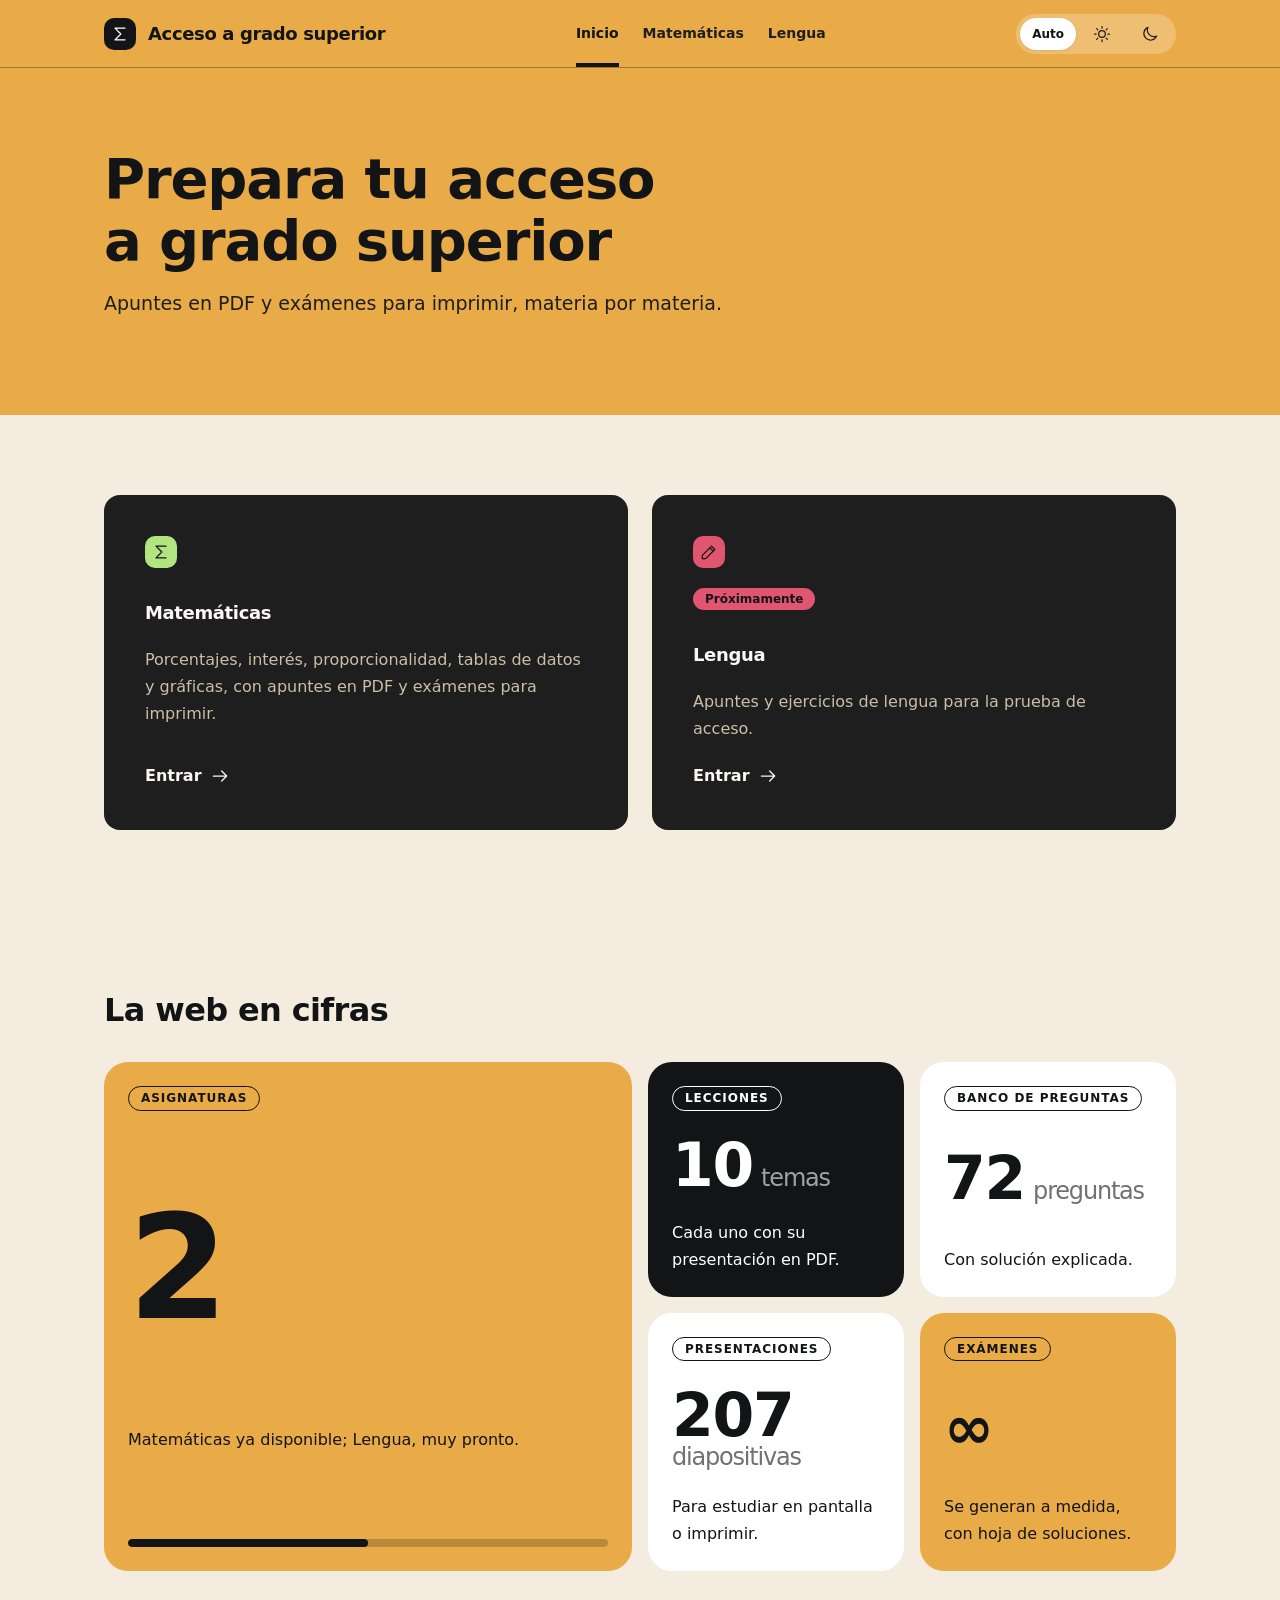
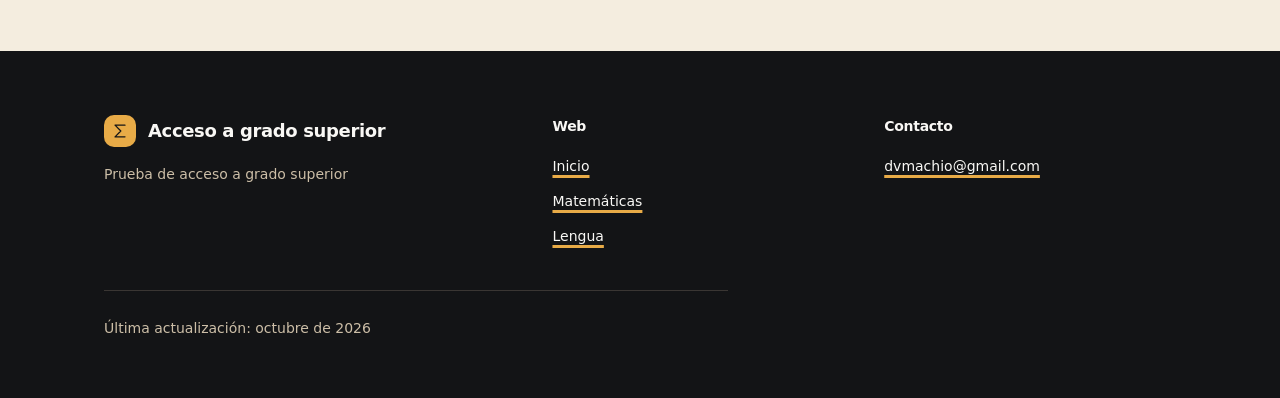
==== commit 2e1ed896: "Tarjetas de cifras en la portada y en las páginas de Matemáticas y Lengua (previa); Lengua en rosa C" ====
--- a/index.html
+++ b/index.html
@@ -28,6 +28,13 @@
       <div class="ds-grid ds-grid--2" id="materias"></div>
     </div>
   </section>
+
+  <section class="ds-section" aria-labelledby="h-cifras">
+    <div class="ds-container">
+      <div class="ds-section-head"><h2 id="h-cifras">La web en cifras</h2></div>
+      <div class="ds-stats" id="cifras"></div>
+    </div>
+  </section>
 </main>
 
 <div id="pie"></div>
@@ -35,6 +42,9 @@
 <script src="datos/sitio.js"></script>
 <script src="js/iconos.js"></script>
 <script src="js/app.js"></script>
+<script src="matematicas/datos/temario.js"></script>
+<script src="matematicas/datos/preguntas.js"></script>
+<script src="js/cifras.js"></script>
 <script src="js/portada.js"></script>
 </body>
 </html>
--- a/css/variables.css
+++ b/css/variables.css
@@ -23,16 +23,16 @@
   --color-accent1-700: #9c5643;
   --color-accent1-800: #764437;
   --color-accent1-900: #51322a;
-  --color-menta-50: #f5fbf9;
-  --color-menta-100: #eaf8f2;
-  --color-menta-200: #d5f1e6;
-  --color-menta-300: #bbe8d6;
-  --color-menta-400: #9cdec3;
-  --color-menta-500: #7dd3b0;
-  --color-menta-600: #6cb497;
-  --color-menta-700: #59927c;
-  --color-menta-800: #467060;
-  --color-menta-900: #334d44;
+  --color-menta-50: #f9fdf5;
+  --color-menta-100: #f2fbeb;
+  --color-menta-200: #e6f7d6;
+  --color-menta-300: #d6f1bc;
+  --color-menta-400: #c3eb9e;
+  --color-menta-500: #b0e57f;
+  --color-menta-600: #97c46e;
+  --color-menta-700: #7b9e5b;
+  --color-menta-800: #5e7848;
+  --color-menta-900: #425336;
   --color-rosa-50: #fdf1f3;
   --color-rosa-100: #fae4e8;
   --color-rosa-200: #f5c9d1;
@@ -55,6 +55,7 @@
   --color-neutral-750: #272424;
   --color-neutral-800: #1e1e1e;
   --color-neutral-900: #131416;
+  --color-neutral-lienzo: #ecefec;
 
   /* Roles semánticos · tema claro (los componentes usan solo estos) */
   --color-bg-page: var(--color-neutral-100);
@@ -467,13 +468,13 @@
 
 /* Lengua: el acento de marca pasa de amarillo a coral (propuesta por aprobar) */
 [data-materia="lengua"] {
-  --color-action-primary-bg: var(--color-accent1-500);
-  --color-action-primary-bg-hover: var(--color-accent1-400);
-  --color-action-primary-bg-active: var(--color-accent1-600);
-  --color-important-bg: var(--color-accent1-100);
-  --color-important-bg-strong: var(--color-accent1-200);
-  --color-important-border: var(--color-accent1-700);
-  --color-important-text: var(--color-accent1-900);
+  --color-action-primary-bg: var(--color-rosa-500);
+  --color-action-primary-bg-hover: var(--color-rosa-300);
+  --color-action-primary-bg-active: var(--color-rosa-400);
+  --color-important-bg: var(--color-rosa-100);
+  --color-important-bg-strong: var(--color-rosa-200);
+  --color-important-border: var(--color-rosa-700);
+  --color-important-text: var(--color-rosa-900);
 }
 
 /* Impresión: siempre claro, colores exactos, sin sombras */
--- a/css/componentes.css
+++ b/css/componentes.css
@@ -336,3 +336,23 @@
   .ds-navbar__actions { gap: var(--space-2); flex: none; }
   .ds-theme-switch [data-tema="auto"] { display: none; }
 }
+
+/* ===== 12. CIFRAS: tarjetas de datos clave (v2.1) =====
+   Bloques redondeados claros / de color / oscuros con una cifra grande y la unidad en peso ligero.
+   Cada página los pinta con el color de su variante (amarillo, matemáticas, lengua). */
+.ds-stats { display: grid; grid-template-columns: repeat(4, minmax(0, 1fr)); gap: var(--space-4); }
+.ds-stat { display: flex; flex-direction: column; justify-content: space-between; gap: var(--space-6); min-height: 11rem; padding: var(--space-6); border-radius: var(--radius-xl); background: var(--color-bg-surface); color: var(--color-text-primary); }
+.ds-stat > * { margin-block: 0; }
+.ds-stat--grande { grid-column: span 2; grid-row: span 2; }
+.ds-stat--ancha { grid-column: span 2; }
+.ds-stat--marca { background: var(--color-action-primary-bg); color: var(--color-action-primary-text); }
+.ds-stat--oscura { background: var(--color-action-dark-bg); color: var(--color-action-dark-text); }
+.ds-stat__etiqueta { align-self: flex-start; padding: var(--space-1) var(--space-3); border: var(--border-hairline) solid currentColor; border-radius: var(--radius-pill); font: var(--font-weight-semibold) var(--font-size-label)/1.2 var(--font-family-body); letter-spacing: var(--tracking-label); text-transform: uppercase; }
+.ds-stat__valor { display: flex; flex-wrap: wrap; align-items: baseline; column-gap: var(--space-2); font-family: var(--font-family-heading); font-weight: var(--font-weight-bold); font-size: clamp(2.75rem, 5vw, 3.75rem); line-height: 1; letter-spacing: var(--tracking-tight); }
+.ds-stat--grande .ds-stat__valor { font-size: clamp(5rem, 13vw, 9rem); }
+.ds-stat__unidad { font-size: .4em; font-weight: var(--font-weight-regular); opacity: .6; }
+.ds-stat__texto { font-size: var(--font-size-body); line-height: var(--line-height-body); }
+.ds-stat__barra { height: var(--space-2); border-radius: var(--radius-pill); background: color-mix(in srgb, currentColor 22%, transparent); overflow: hidden; }
+.ds-stat__barra > i { display: block; width: calc(var(--p) * 1%); height: 100%; border-radius: inherit; background: currentColor; }
+@media (max-width: 899px) { .ds-stats { grid-template-columns: repeat(2, minmax(0, 1fr)); } }
+@media (max-width: 559px) { .ds-stats { grid-template-columns: minmax(0, 1fr); } .ds-stat--grande, .ds-stat--ancha { grid-column: auto; grid-row: auto; } }
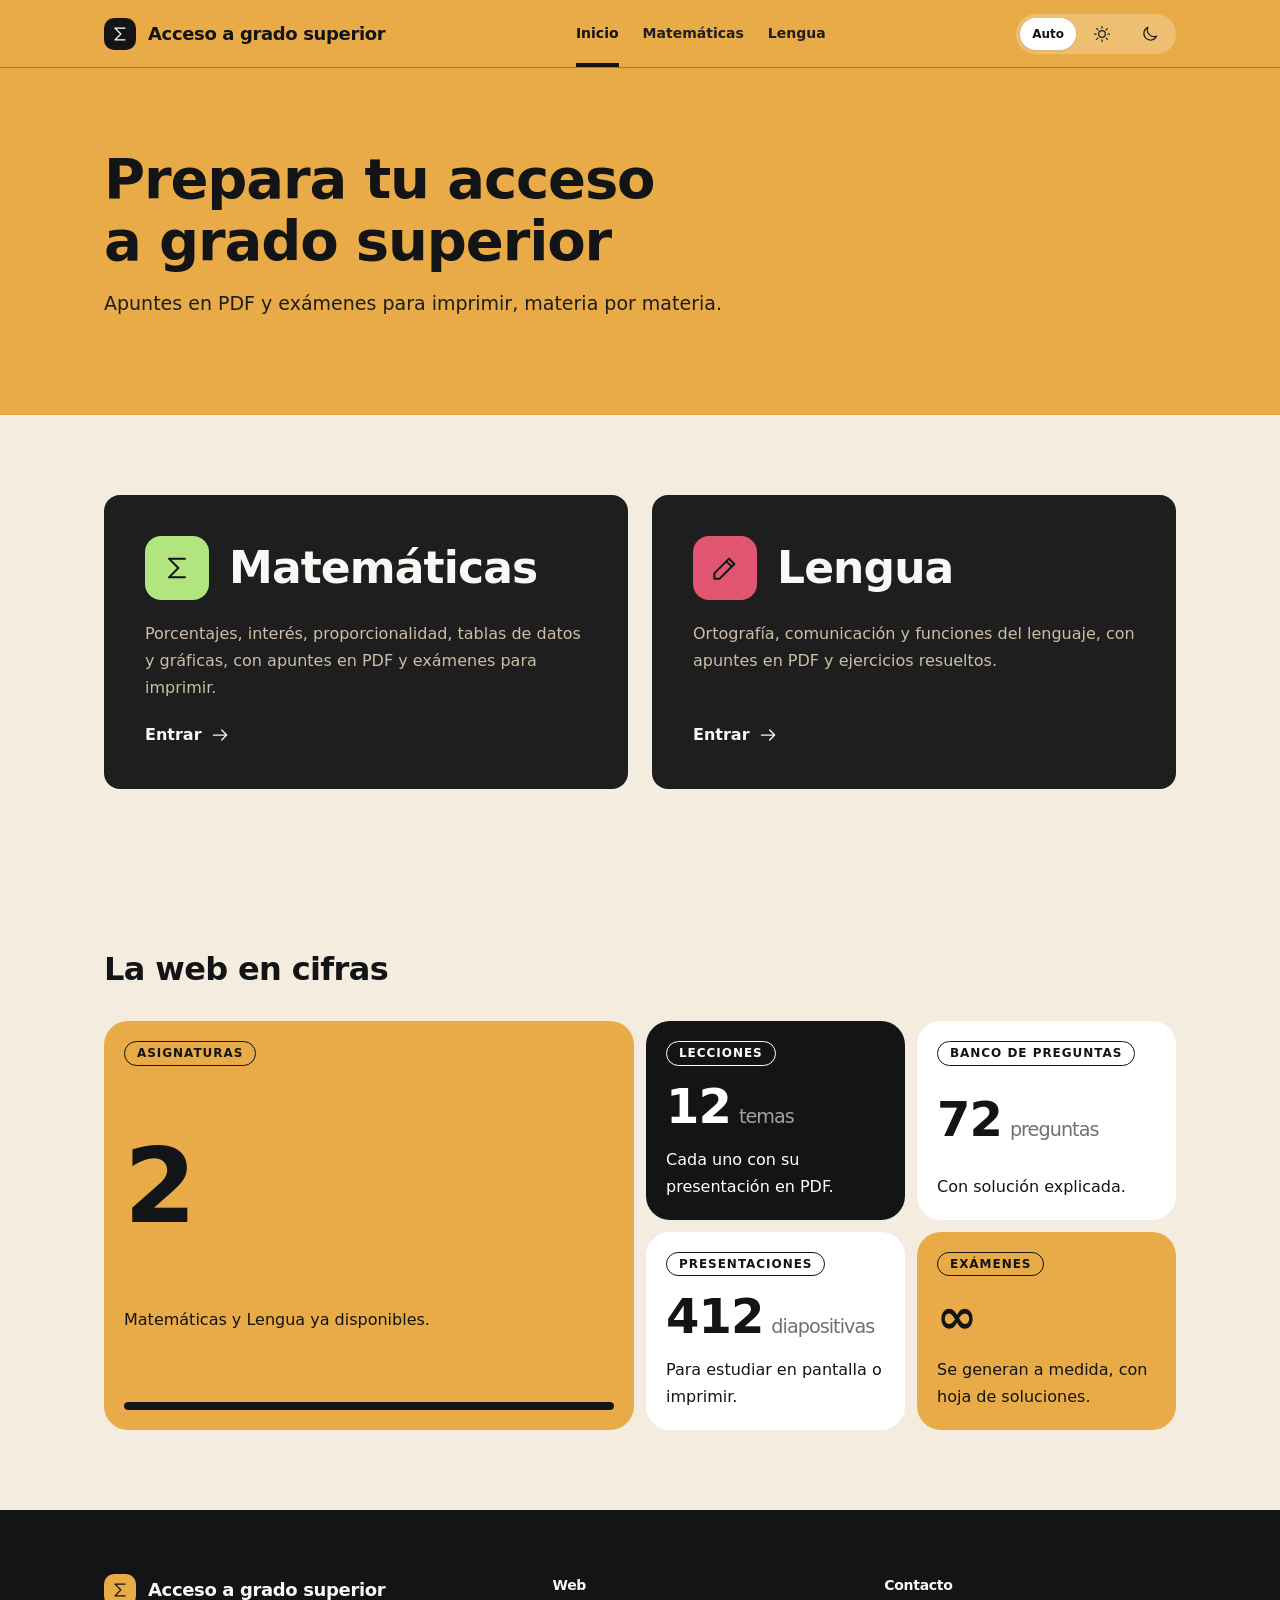
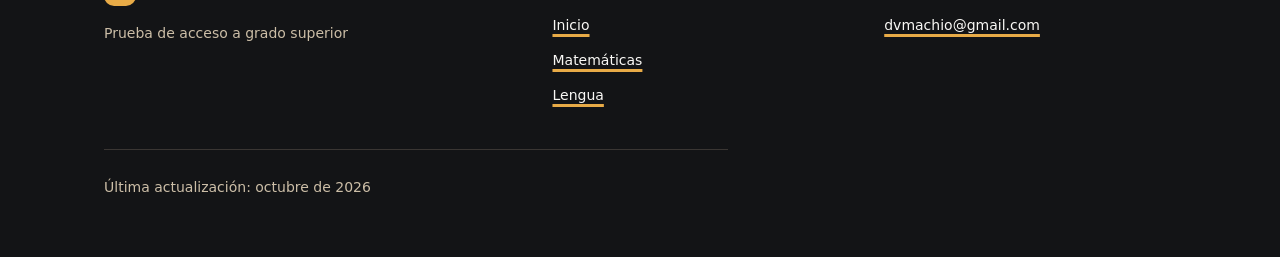
==== commit d440dde6: "Lengua: alta de los temas 1 y 2 con sus presentaciones en PDF - Nueva materia activa: páginas de tem" ====
--- a/index.html
+++ b/index.html
@@ -43,6 +43,7 @@
 <script src="js/iconos.js"></script>
 <script src="js/app.js"></script>
 <script src="matematicas/datos/temario.js"></script>
+<script src="lengua/datos/temario.js"></script>
 <script src="matematicas/datos/preguntas.js"></script>
 <script src="js/cifras.js"></script>
 <script src="js/portada.js"></script>
--- a/css/componentes.css
+++ b/css/componentes.css
@@ -340,16 +340,16 @@
 /* ===== 12. CIFRAS: tarjetas de datos clave (v2.1) =====
    Bloques redondeados claros / de color / oscuros con una cifra grande y la unidad en peso ligero.
    Cada página los pinta con el color de su variante (amarillo, matemáticas, lengua). */
-.ds-stats { display: grid; grid-template-columns: repeat(4, minmax(0, 1fr)); gap: var(--space-4); }
-.ds-stat { display: flex; flex-direction: column; justify-content: space-between; gap: var(--space-6); min-height: 11rem; padding: var(--space-6); border-radius: var(--radius-xl); background: var(--color-bg-surface); color: var(--color-text-primary); }
+.ds-stats { display: grid; grid-template-columns: repeat(4, minmax(0, 1fr)); gap: var(--space-3); }
+.ds-stat { display: flex; flex-direction: column; justify-content: space-between; gap: var(--space-4); min-height: 8.5rem; padding: var(--space-5); border-radius: var(--radius-xl); background: var(--color-bg-surface); color: var(--color-text-primary); }
 .ds-stat > * { margin-block: 0; }
 .ds-stat--grande { grid-column: span 2; grid-row: span 2; }
 .ds-stat--ancha { grid-column: span 2; }
 .ds-stat--marca { background: var(--color-action-primary-bg); color: var(--color-action-primary-text); }
 .ds-stat--oscura { background: var(--color-action-dark-bg); color: var(--color-action-dark-text); }
 .ds-stat__etiqueta { align-self: flex-start; padding: var(--space-1) var(--space-3); border: var(--border-hairline) solid currentColor; border-radius: var(--radius-pill); font: var(--font-weight-semibold) var(--font-size-label)/1.2 var(--font-family-body); letter-spacing: var(--tracking-label); text-transform: uppercase; }
-.ds-stat__valor { display: flex; flex-wrap: wrap; align-items: baseline; column-gap: var(--space-2); font-family: var(--font-family-heading); font-weight: var(--font-weight-bold); font-size: clamp(2.75rem, 5vw, 3.75rem); line-height: 1; letter-spacing: var(--tracking-tight); }
-.ds-stat--grande .ds-stat__valor { font-size: clamp(5rem, 13vw, 9rem); }
+.ds-stat__valor { display: flex; flex-wrap: wrap; align-items: baseline; column-gap: var(--space-2); font-family: var(--font-family-heading); font-weight: var(--font-weight-bold); font-size: clamp(2.25rem, 4vw, 3rem); line-height: 1; letter-spacing: var(--tracking-tight); }
+.ds-stat--grande .ds-stat__valor { font-size: clamp(4rem, 9vw, 6.5rem); }
 .ds-stat__unidad { font-size: .4em; font-weight: var(--font-weight-regular); opacity: .6; }
 .ds-stat__texto { font-size: var(--font-size-body); line-height: var(--line-height-body); }
 .ds-stat__barra { height: var(--space-2); border-radius: var(--radius-pill); background: color-mix(in srgb, currentColor 22%, transparent); overflow: hidden; }
--- a/styles.css
+++ b/styles.css
@@ -31,7 +31,10 @@
 /* Portada: las tarjetas negras de cada materia (el color de la materia llega por data-variante) */
 .materia { display: flex; flex-direction: column; gap: var(--space-5); padding: var(--space-10); }
 .materia p { margin: 0; color: var(--color-text-secondary); max-width: 44ch; }
-.materia .ds-card__title { margin: var(--space-3) 0 0; }
+.materia__cabecera { display: flex; align-items: center; gap: var(--space-5); }
+.materia__icono { flex: none; width: var(--space-16); height: var(--space-16); border-radius: var(--radius-lg); }
+.materia__icono .ds-icon { width: var(--space-8); height: var(--space-8); }
+.materia .ds-card__title { margin: 0; font-size: clamp(2rem, 5vw, var(--font-size-h1)); line-height: var(--line-height-h1); }
 .materia .ds-badge { align-self: flex-start; }
 .materia .ds-link-arrow { margin-top: auto; }
 @media (max-width: 720px) { .materia { padding: var(--space-6); } }
